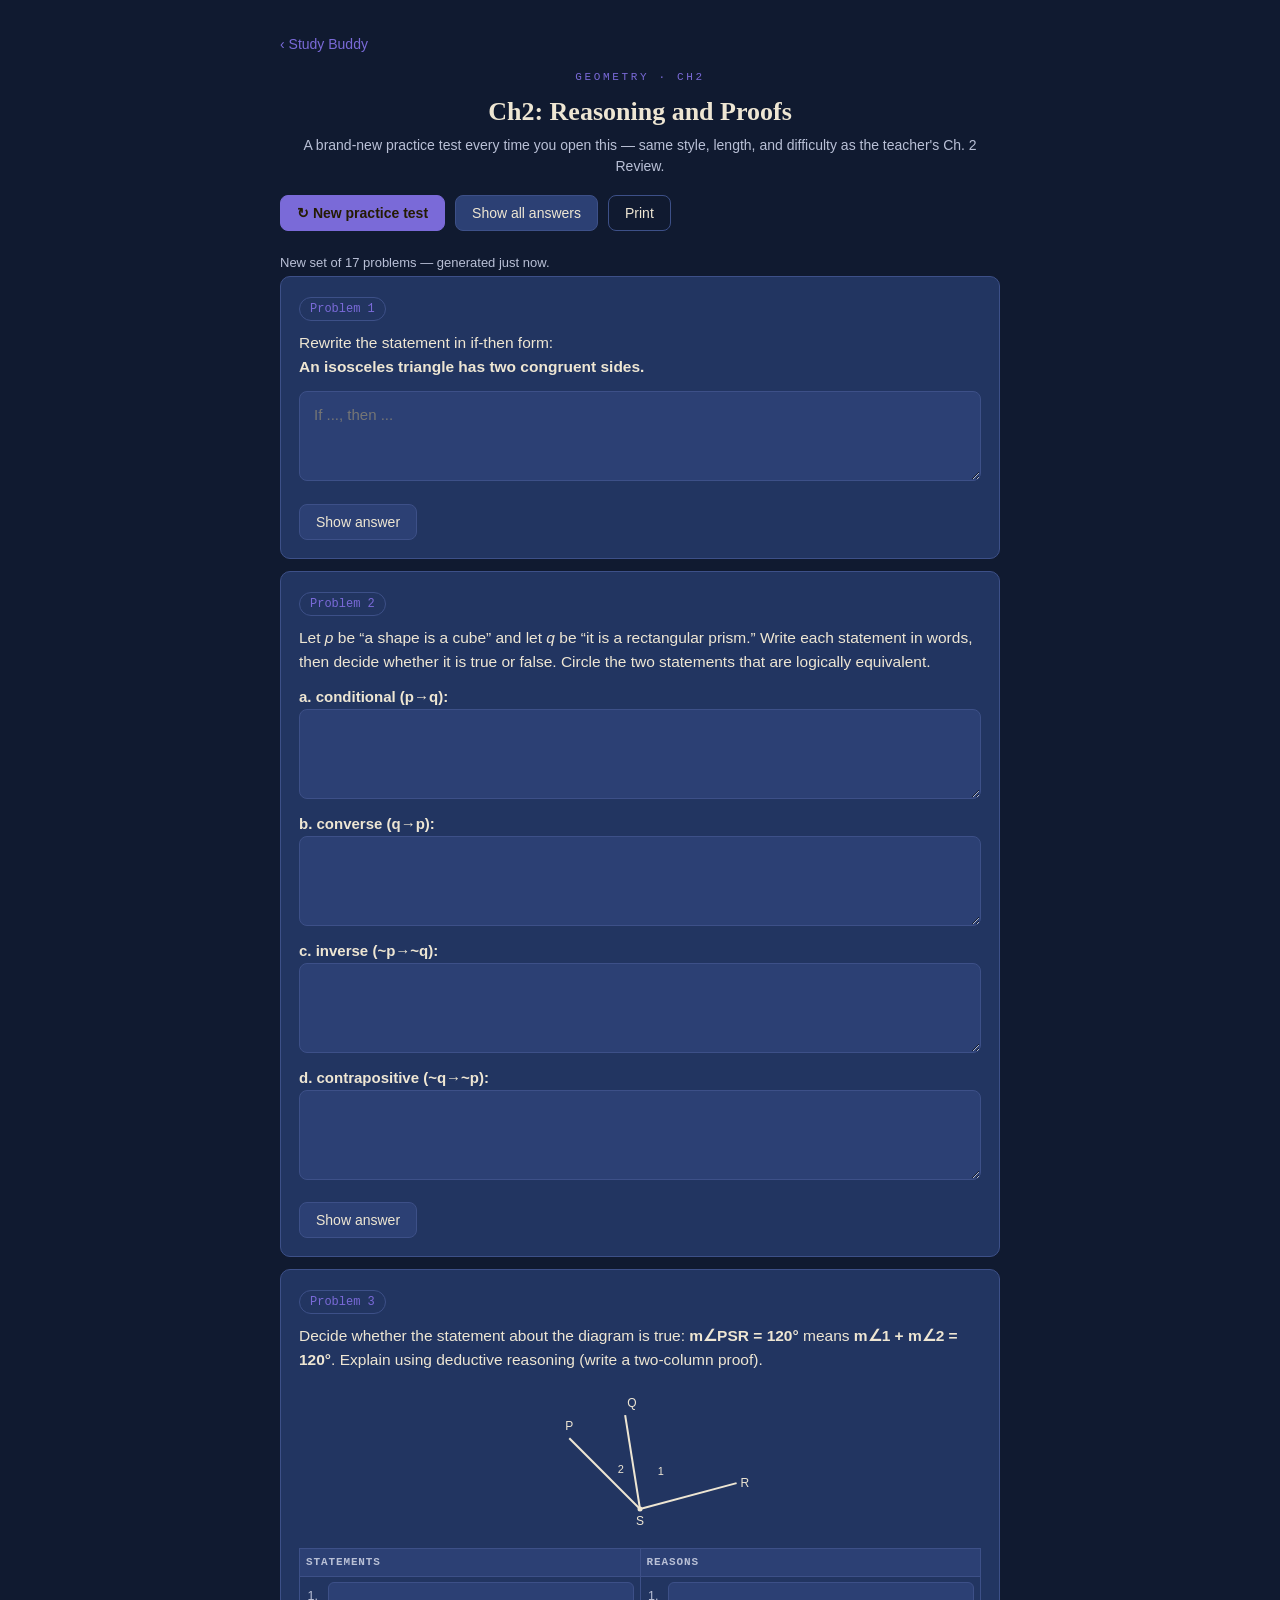
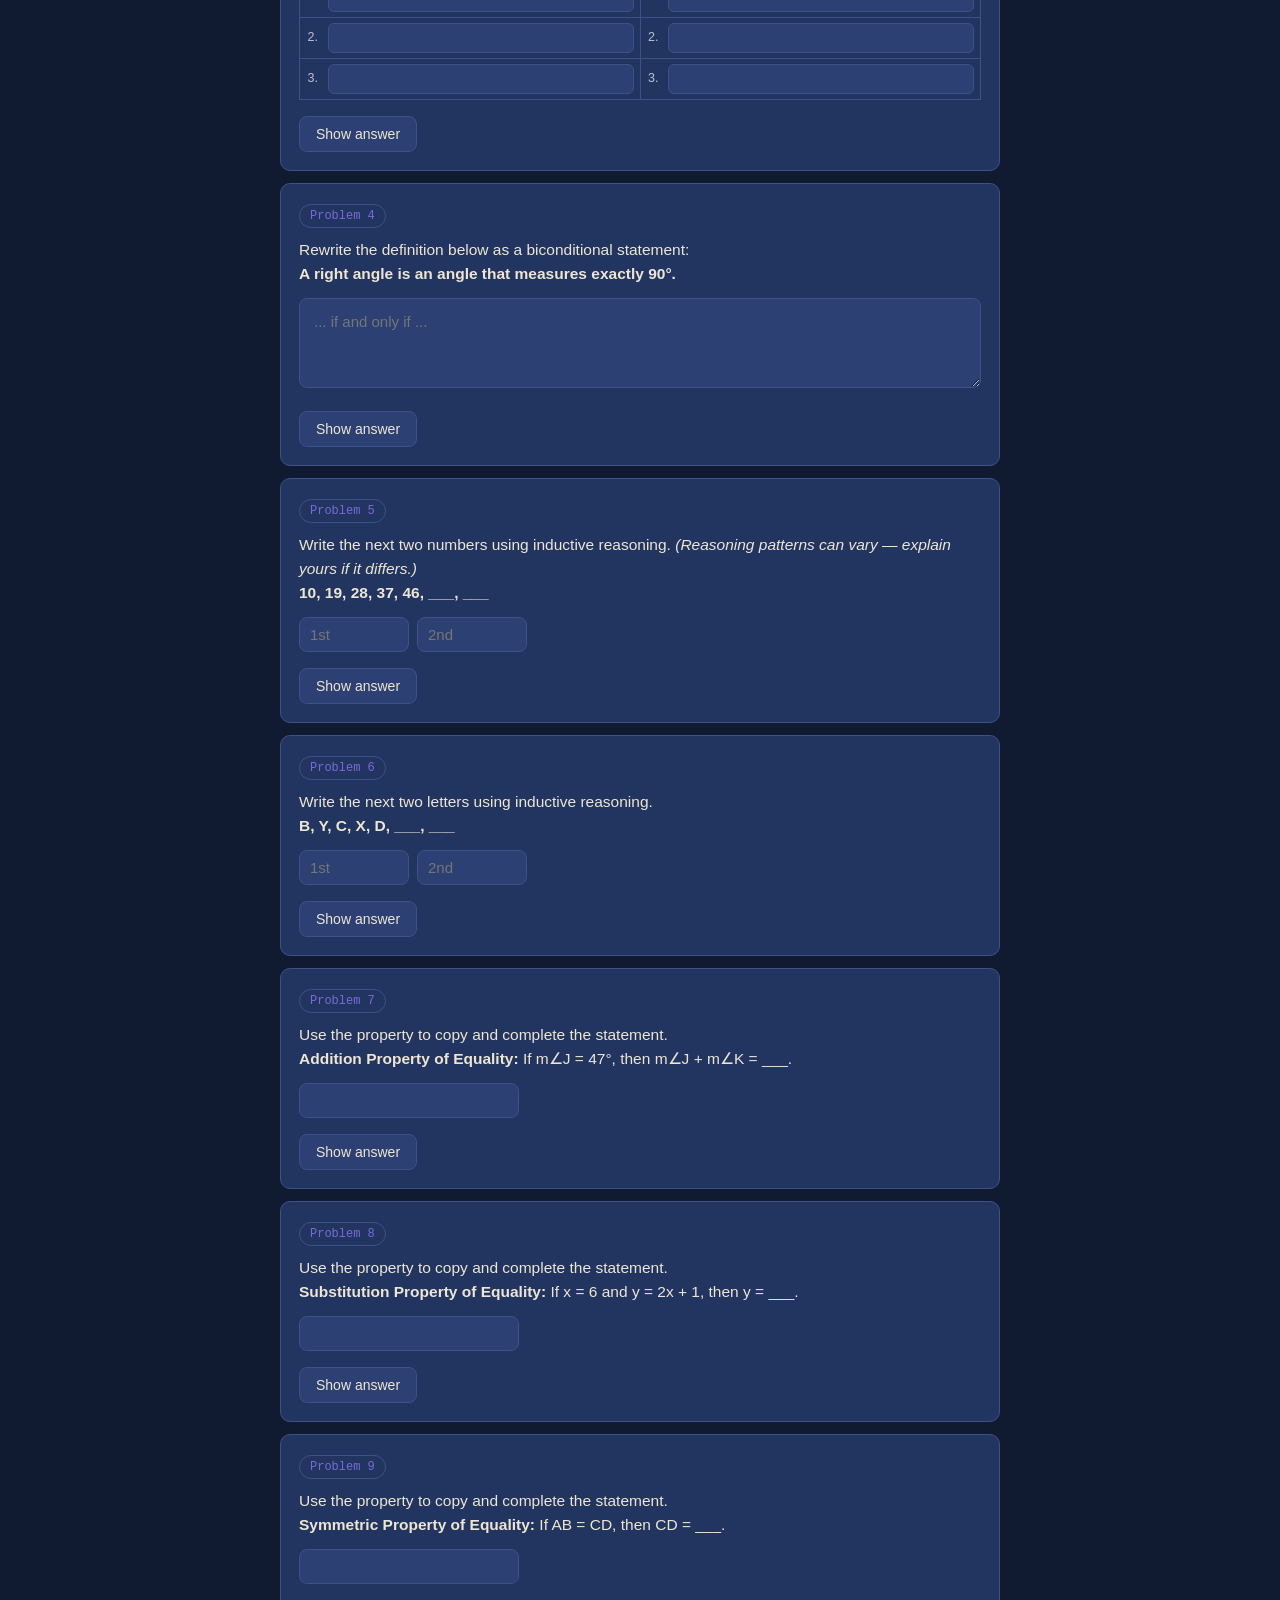
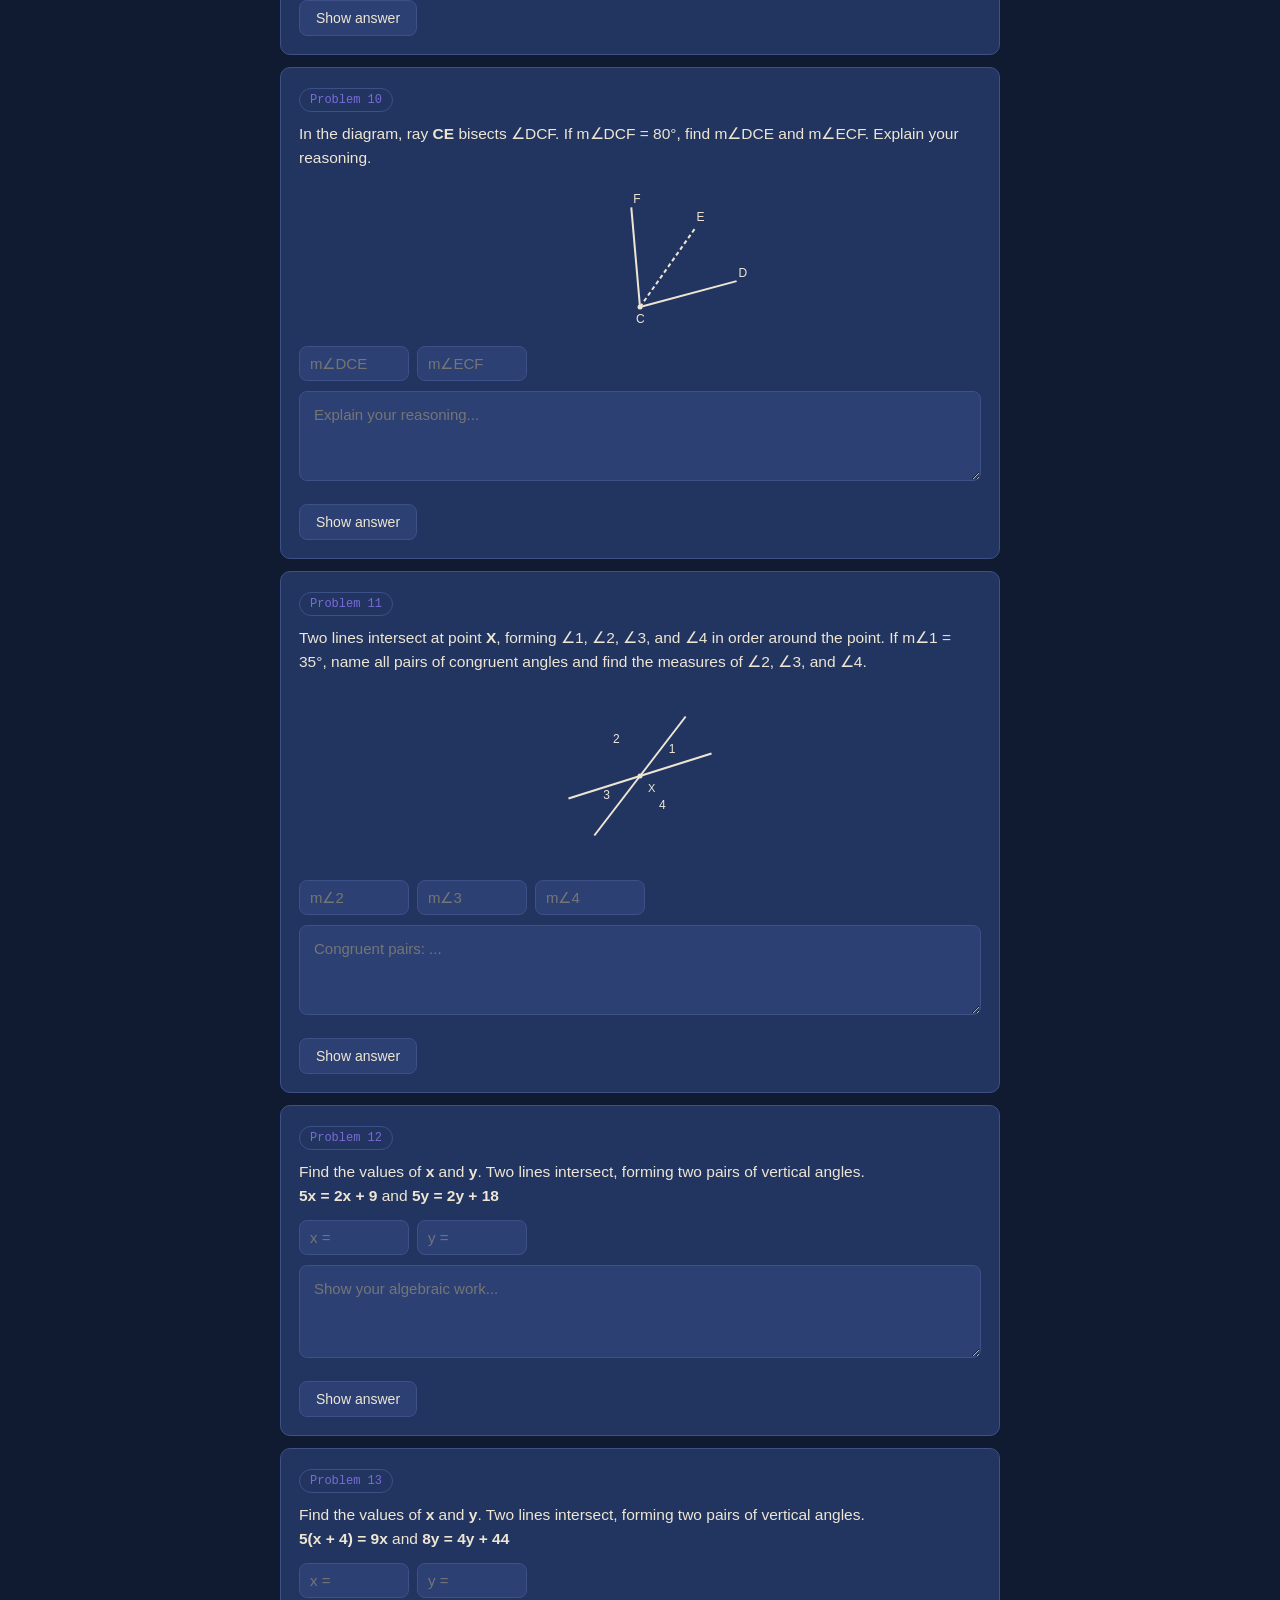
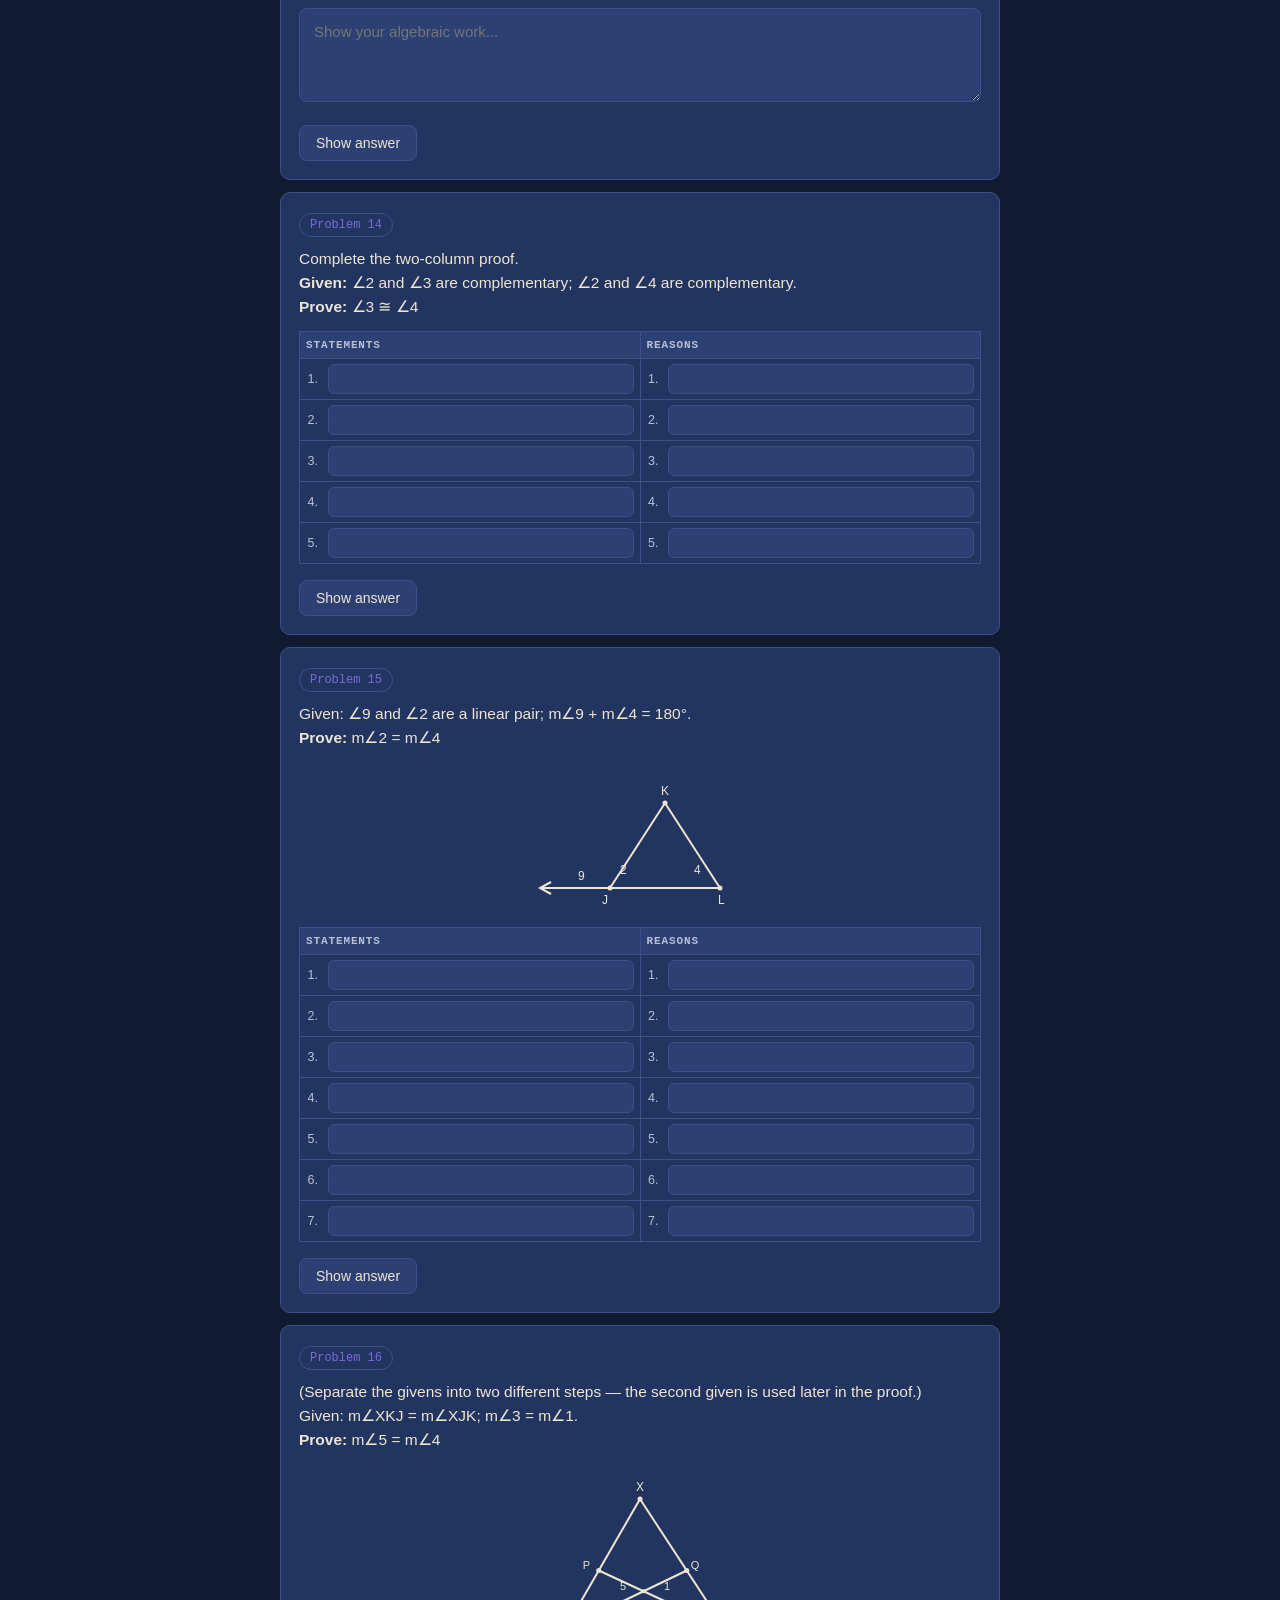
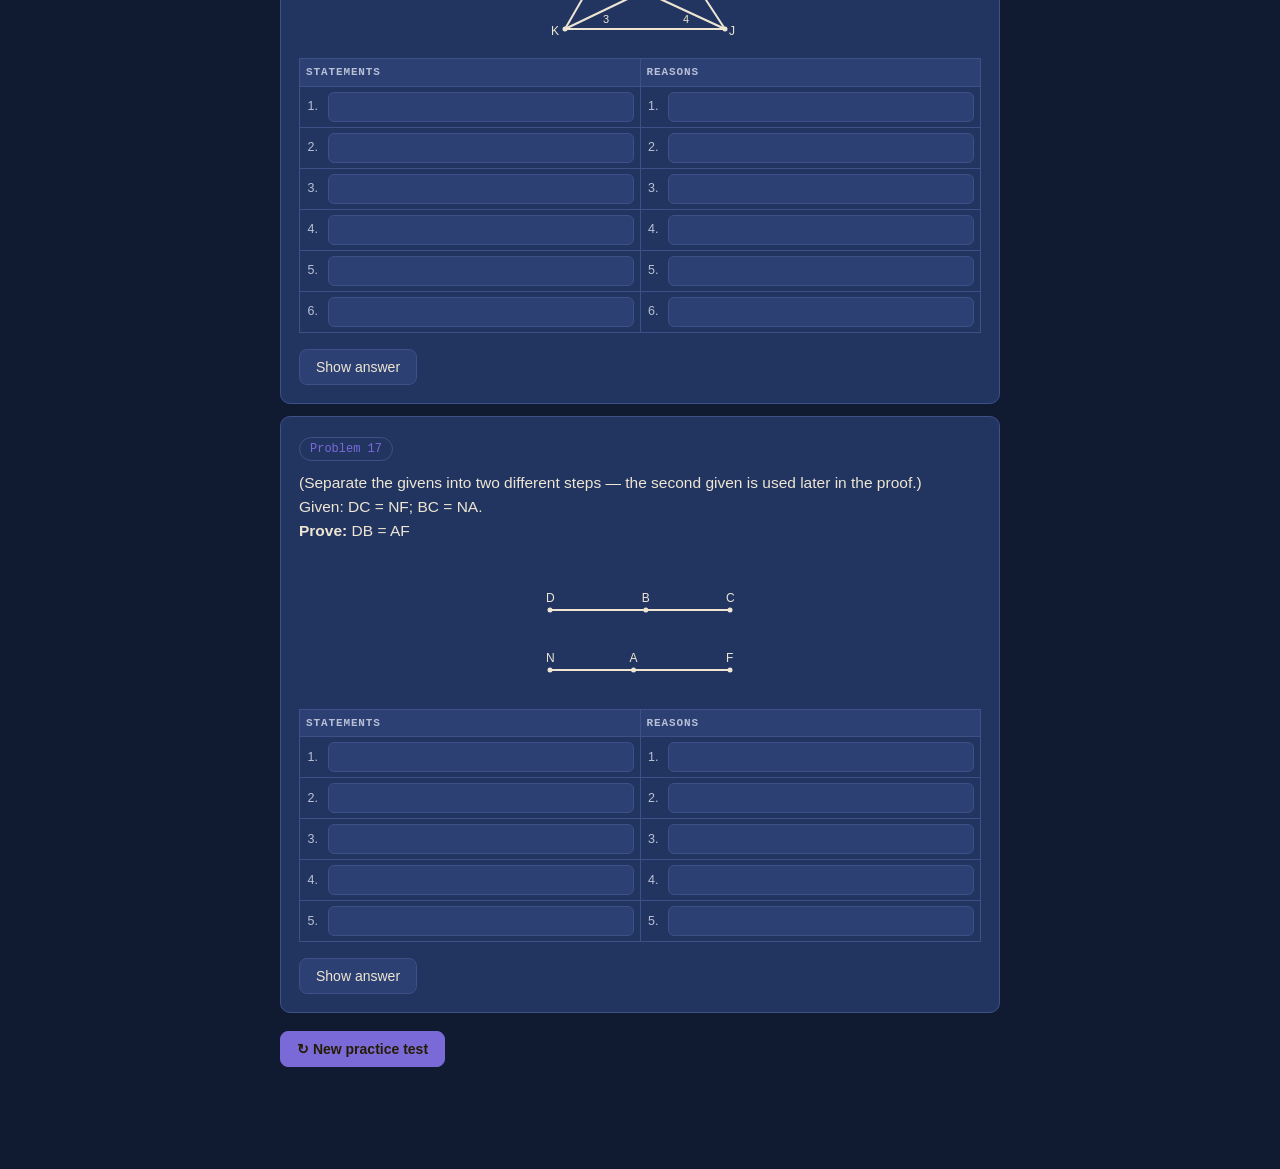
==== tools/geometry/ch2.html @ ef88f47f "Add files via upload" ====
<!DOCTYPE html>
<html lang="en">
<head>
<meta charset="utf-8">
<meta name="viewport" content="width=device-width, initial-scale=1">
<title>Ch2: Reasoning and Proofs — Study Tool</title>
<link rel="stylesheet" href="../../assets/study.css">
<style>
  /* Extra styles for this worksheet-style tool (on top of the shared study.css) */
  body{ --accent:#7a6ad8; }
  .toolbar{ display:flex; gap:10px; flex-wrap:wrap; margin:18px 0 22px; }
  .problem{ counter-increment:none; }
  .problem-num{ display:inline-block; font-family:var(--font-mono); font-size:12px; color:var(--accent); border:1px solid var(--rule); border-radius:999px; padding:2px 10px; margin-bottom:10px; }
  .problem-prompt{ font-size:15.5px; line-height:1.55; margin:0 0 12px; }
  .problem-prompt b{ color:var(--ink); }
  .fill-row{ display:flex; flex-wrap:wrap; gap:8px; align-items:center; margin:4px 0 10px; font-size:15px; }
  .fill-input{ font-family:var(--font-body); font-size:15px; padding:8px 10px; border-radius:8px; border:1px solid var(--rule); background:var(--panel-2); color:var(--ink); width:110px; }
  .fill-input.wide{ width:220px; }
  .fill-input:focus{ outline:none; border-color:var(--accent); }
  .diagram-wrap{ display:flex; justify-content:center; margin:6px 0 14px; }
  .diagram-wrap svg{ max-width:100%; height:auto; }
  .reveal-btn{ margin-top:2px; }
  .model-answer{ display:none; }
  .model-answer.show{ display:block; }
  .model-answer ol{ margin:6px 0 0; padding-left:20px; }
  .model-answer li{ margin-bottom:4px; }
  .proof-table{ width:100%; border-collapse:collapse; font-size:14px; margin-top:6px; }
  .proof-table th, .proof-table td{ border:1px solid var(--rule); padding:6px 8px; text-align:left; vertical-align:top; }
  .proof-table th{ background:var(--panel-2); font-family:var(--font-mono); font-size:11px; letter-spacing:0.08em; text-transform:uppercase; color:var(--ink-dim); }
  .blank-proof-table{ width:100%; border-collapse:collapse; font-size:14px; margin:6px 0 4px; }
  .blank-proof-table th, .blank-proof-table td{ border:1px solid var(--rule); padding:5px 6px; vertical-align:middle; }
  .blank-proof-table th{ background:var(--panel-2); font-family:var(--font-mono); font-size:11px; letter-spacing:0.08em; text-transform:uppercase; color:var(--ink-dim); text-align:left; }
  .blank-proof-table td.rownum{ width:22px; text-align:center; color:var(--ink-dim); font-size:12.5px; border-right:none; padding-right:2px; }
  .blank-proof-table td.statement{ border-left:none; }
  .blank-proof-table input{ width:100%; font-family:var(--font-body); font-size:14px; padding:6px 8px; border-radius:6px; border:1px solid var(--rule); background:var(--panel-2); color:var(--ink); }
  .blank-proof-table input:focus{ outline:none; border-color:var(--accent); }
  .test-meta{ font-size:13px; color:var(--ink-dim); margin:0 0 4px; }
  @media print{
    .toolbar, .back-link, .reveal-btn{ display:none !important; }
    .model-answer{ display:block !important; }
    body{ background:#fff; color:#000; }
    .card{ border-color:#999; background:#fff; page-break-inside:avoid; }
  }
</style>
</head>
<body>
<main class="page">
  <a class="back-link" href="../../index.html">&lsaquo; Study Buddy</a>
  <div class="masthead">
    <p class="eyebrow">Geometry &middot; Ch2</p>
    <h1>Ch2: Reasoning and Proofs</h1>
    <p class="sub">A brand-new practice test every time you open this &mdash; same style, length, and difficulty as the teacher's Ch. 2 Review.</p>
  </div>

  <div class="toolbar">
    <button class="btn btn-primary" id="newTestBtn">&#8635; New practice test</button>
    <button class="btn" id="toggleAllBtn">Show all answers</button>
    <button class="btn btn-ghost" id="printBtn">Print</button>
  </div>
  <p class="test-meta" id="testMeta"></p>

  <div id="test"></div>

  <div class="toolbar">
    <button class="btn btn-primary" id="newTestBtn2">&#8635; New practice test</button>
  </div>
</main>

<script>
/* =============================================================================
   Ch2 Practice Test Generator — Reasoning and Proofs
   Every open (and every "New practice test" click) builds a fresh, randomized
   set of problems that mirror the shape of the teacher's Ch. 2 Review sheet:
   conditional statements, converse/inverse/contrapositive + truth values,
   two-column proofs, biconditionals, inductive reasoning, algebraic
   properties of equality, and angle relationships (bisectors, vertical
   angles, solving for x/y).

   This tool doesn't use the shared card-based StudyEngine (assets/study-engine.js)
   because the content here isn't flashcard-shaped — it's a generated worksheet
   with diagrams, proofs, and free-response items. Each problem instead gets a
   "Show answer" reveal (a model solution), same self-check spirit as the
   worksheet + answer key.
   ============================================================================= */

function randInt(min, max){ return Math.floor(Math.random() * (max - min + 1)) + min; }
function pick(arr){ return arr[randInt(0, arr.length - 1)]; }
function shuffle(arr){
  const a = arr.slice();
  for (let i = a.length - 1; i > 0; i--){
    const j = randInt(0, i);
    [a[i], a[j]] = [a[j], a[i]];
  }
  return a;
}
function esc(s){
  return String(s).replace(/&/g,'&amp;').replace(/</g,'&lt;').replace(/>/g,'&gt;');
}

/* ---------------------------------------------------------------------------
   1. Conditional statement rewrite (if-then form)
   --------------------------------------------------------------------------- */
const CONDITIONAL_FACTS = [
  { fact: "Congruent angles have equal angle measures.", ifThen: "If two angles are congruent, then they have equal angle measures." },
  { fact: "Congruent segments have equal lengths.", ifThen: "If two segments are congruent, then they have equal lengths." },
  { fact: "Perpendicular lines intersect to form right angles.", ifThen: "If two lines are perpendicular, then they intersect to form right angles." },
  { fact: "Vertical angles are congruent.", ifThen: "If two angles are vertical angles, then they are congruent." },
  { fact: "A right angle measures 90°.", ifThen: "If an angle is a right angle, then it measures 90°." },
  { fact: "An isosceles triangle has two congruent sides.", ifThen: "If a triangle is isosceles, then it has two congruent sides." },
  { fact: "Supplementary angles have measures that sum to 180°.", ifThen: "If two angles are supplementary, then their measures sum to 180°." },
  { fact: "A square has four congruent sides.", ifThen: "If a quadrilateral is a square, then it has four congruent sides." },
  { fact: "Complementary angles have measures that sum to 90°.", ifThen: "If two angles are complementary, then their measures sum to 90°." },
  { fact: "An equilateral triangle has three congruent angles.", ifThen: "If a triangle is equilateral, then it has three congruent angles." }
];

function genProblemConditionalRewrite(n){
  const item = pick(CONDITIONAL_FACTS);
  return {
    number: n,
    prompt: `Rewrite the statement in if-then form:<br><b>${esc(item.fact)}</b>`,
    inputsHtml: `<textarea class="write-area" rows="2" placeholder="If ..., then ..."></textarea>`,
    modelHtml: `<p>${esc(item.ifThen)}</p>`
  };
}

/* ---------------------------------------------------------------------------
   2. Conditional / converse / inverse / contrapositive + truth values +
      logical equivalence
   --------------------------------------------------------------------------- */
const PQ_PAIRS = [
  { p: "it is a poodle", notP: "it is not a poodle", q: "it is a dog", notQ: "it is not a dog" },
  { p: "a shape is a square", notP: "a shape is not a square", q: "it is a rectangle", notQ: "it is not a rectangle" },
  { p: "an animal is a cat", notP: "an animal is not a cat", q: "it is a mammal", notQ: "it is not a mammal" },
  { p: "a number is divisible by 4", notP: "a number is not divisible by 4", q: "it is divisible by 2", notQ: "it is not divisible by 2" },
  { p: "a triangle is equilateral", notP: "a triangle is not equilateral", q: "it is isosceles", notQ: "it is not isosceles" },
  { p: "a bird is a robin", notP: "a bird is not a robin", q: "it is a bird", notQ: "it is not a bird" },
  { p: "a shape is a cube", notP: "a shape is not a cube", q: "it is a rectangular prism", notQ: "it is not a rectangular prism" }
];

function genProblemConditionalFamily(n){
  const pr = pick(PQ_PAIRS);
  const cond = `If ${pr.p}, then ${pr.q}.`;
  const conv = `If ${pr.q}, then ${pr.p}.`;
  const inv  = `If ${pr.notP}, then ${pr.notQ}.`;
  const contra = `If ${pr.notQ}, then ${pr.notP}.`;
  return {
    number: n,
    prompt: `Let <i>p</i> be &ldquo;${esc(pr.p)}&rdquo; and let <i>q</i> be &ldquo;${esc(pr.q)}.&rdquo; Write each statement in words, then decide whether it is true or false. Circle the two statements that are logically equivalent.`,
    inputsHtml: `
      <div class="fill-row" style="display:block;">
        <div style="margin-bottom:8px;"><b>a. conditional (p&rarr;q):</b> <textarea class="write-area" rows="1"></textarea></div>
        <div style="margin-bottom:8px;"><b>b. converse (q&rarr;p):</b> <textarea class="write-area" rows="1"></textarea></div>
        <div style="margin-bottom:8px;"><b>c. inverse (~p&rarr;~q):</b> <textarea class="write-area" rows="1"></textarea></div>
        <div style="margin-bottom:8px;"><b>d. contrapositive (~q&rarr;~p):</b> <textarea class="write-area" rows="1"></textarea></div>
      </div>`,
    modelHtml: `
      <ol type="a">
        <li>${esc(cond)} <b>(True)</b></li>
        <li>${esc(conv)} <b>(False)</b></li>
        <li>${esc(inv)} <b>(False)</b></li>
        <li>${esc(contra)} <b>(True)</b></li>
      </ol>
      <p><b>a</b> and <b>d</b> (the conditional and the contrapositive) are logically equivalent &mdash; a conditional and its contrapositive always share the same truth value.</p>`
  };
}

/* ---------------------------------------------------------------------------
   Shared helper: a blank fill-in Statements/Reasons table. She starts from a
   clean sheet — the prompt only ever states Given/Prove, never a partial
   answer — and can check her completed proof against the model answer via
   the Show answer button (added by render(), same as every other problem).
   --------------------------------------------------------------------------- */
function blankProofTable(rows){
  let rowsHtml = '';
  for (let i = 1; i <= rows; i++){
    rowsHtml += `<tr>
      <td class="rownum">${i}.</td>
      <td class="statement"><input type="text" aria-label="Statement ${i}"></td>
      <td class="rownum">${i}.</td>
      <td class="statement"><input type="text" aria-label="Reason ${i}"></td>
    </tr>`;
  }
  return `<table class="blank-proof-table">
    <tr><th colspan="2">Statements</th><th colspan="2">Reasons</th></tr>
    ${rowsHtml}
  </table>`;
}

/* ---------------------------------------------------------------------------
   3. Two-column proof — angle addition + substitution
   --------------------------------------------------------------------------- */
function genProblemAngleAdditionProof(n){
  const total = pick([90, 120, 135, 150, 180]);
  return {
    number: n,
    prompt: `Decide whether the statement about the diagram is true: <b>m&ang;PSR = ${total}&deg;</b> means <b>m&ang;1 + m&ang;2 = ${total}&deg;</b>. Explain using deductive reasoning (write a two-column proof).`,
    inputsHtml: diagramTwoRayAngle(total) + blankProofTable(3),
    modelHtml: `
      <table class="proof-table">
        <tr><th>Statements</th><th>Reasons</th></tr>
        <tr><td>1. m&ang;PSR = ${total}&deg;</td><td>1. Given</td></tr>
        <tr><td>2. m&ang;1 + m&ang;2 = m&ang;PSR</td><td>2. Angle Addition Postulate</td></tr>
        <tr><td>3. m&ang;1 + m&ang;2 = ${total}&deg;</td><td>3. Substitution</td></tr>
      </table>`
  };
}

function diagramTwoRayAngle(total){
  // Standard math convention: angle measured counter-clockwise from the
  // positive x-axis; screen y is flipped since SVG y grows downward.
  // Vertex sits low-center; the baseline ray (R) points right-ish and the
  // fan sweeps counter-clockwise (upward) by `total` degrees, always
  // staying within the visible box regardless of how big `total` is.
  const ox = 130, oy = 125, r = 100;
  const baseDeg = 15; // R's screen angle
  const midDeg = randInt(30, total - 30);
  function pt(sweepDeg, radius){
    const rad = (baseDeg + sweepDeg) * Math.PI / 180;
    return [ox + radius * Math.cos(rad), oy - radius * Math.sin(rad)];
  }
  const [rx, ry] = pt(0, 100);
  const [qx, qy] = pt(midDeg, 95);
  const [px, py] = pt(total, 100);
  const [l1x, l1y] = pt(midDeg/2, 40);
  const [l2x, l2y] = pt(midDeg + (total-midDeg)/2, 40);
  return `<div class="diagram-wrap"><svg viewBox="0 0 260 150" width="260" height="150">
    <line x1="${ox}" y1="${oy}" x2="${rx}" y2="${ry}" stroke="currentColor" stroke-width="2"/>
    <line x1="${ox}" y1="${oy}" x2="${qx}" y2="${qy}" stroke="currentColor" stroke-width="2"/>
    <line x1="${ox}" y1="${oy}" x2="${px}" y2="${py}" stroke="currentColor" stroke-width="2"/>
    <circle cx="${ox}" cy="${oy}" r="2.5" fill="currentColor"/>
    <text x="${rx+4}" y="${ry+4}" font-size="12" fill="currentColor">R</text>
    <text x="${qx+2}" y="${qy-8}" font-size="12" fill="currentColor">Q</text>
    <text x="${px-4}" y="${py-8}" font-size="12" fill="currentColor">P</text>
    <text x="${ox-4}" y="${oy+16}" font-size="12" fill="currentColor">S</text>
    <text x="${l1x-4}" y="${l1y}" font-size="11" fill="currentColor">1</text>
    <text x="${l2x-4}" y="${l2y}" font-size="11" fill="currentColor">2</text>
  </svg></div>`;
}

/* ---------------------------------------------------------------------------
   4. Biconditional statement from a definition
   --------------------------------------------------------------------------- */
const DEFINITIONS = [
  { term: "an obtuse angle", def: "an angle with a measure greater than 90° and less than 180°", bicond: "An angle is obtuse if and only if its measure is greater than 90° and less than 180°." },
  { term: "an acute angle", def: "an angle with a measure greater than 0° and less than 90°", bicond: "An angle is acute if and only if its measure is greater than 0° and less than 90°." },
  { term: "a right angle", def: "an angle that measures exactly 90°", bicond: "An angle is a right angle if and only if it measures exactly 90°." },
  { term: "complementary angles", def: "two angles whose measures sum to 90°", bicond: "Two angles are complementary if and only if their measures sum to 90°." },
  { term: "supplementary angles", def: "two angles whose measures sum to 180°", bicond: "Two angles are supplementary if and only if their measures sum to 180°." },
  { term: "perpendicular lines", def: "two lines that intersect to form a right angle", bicond: "Two lines are perpendicular if and only if they intersect to form a right angle." },
  { term: "congruent segments", def: "two segments that have the same length", bicond: "Two segments are congruent if and only if they have the same length." }
];

function genProblemBiconditional(n){
  const item = pick(DEFINITIONS);
  return {
    number: n,
    prompt: `Rewrite the definition below as a biconditional statement:<br><b>${esc(item.term[0].toUpperCase() + item.term.slice(1))} ${item.term.startsWith('an') || item.term.startsWith('a ') ? 'is' : 'are'} ${esc(item.def)}.</b>`,
    inputsHtml: `<textarea class="write-area" rows="2" placeholder="... if and only if ..."></textarea>`,
    modelHtml: `<p>${esc(item.bicond)}</p>`
  };
}

/* ---------------------------------------------------------------------------
   5. Inductive reasoning — number pattern
   --------------------------------------------------------------------------- */
function genProblemNumberPattern(n){
  const style = pick(['double-plus', 'arith']);
  let shown, next, rule;
  if (style === 'double-plus'){
    const a0 = randInt(1, 4), mult = pick([2, 3]), add = pick([0, 1, 2]);
    const terms = [a0];
    for (let i = 0; i < 6; i++) terms.push(terms[terms.length - 1] * mult + add);
    shown = terms.slice(0, 5); next = terms.slice(5, 7);
    rule = `Each number is ${mult}&times; the previous number${add ? ' plus ' + add : ''}.`;
  } else {
    const a0 = randInt(1, 10), d = randInt(2, 9);
    const terms = [];
    for (let i = 0; i < 7; i++) terms.push(a0 + d * i);
    shown = terms.slice(0, 5); next = terms.slice(5, 7);
    rule = `Add ${d} each time.`;
  }
  return {
    number: n,
    prompt: `Write the next two numbers using inductive reasoning. <i>(Reasoning patterns can vary — explain yours if it differs.)</i><br><b>${shown.join(', ')}, ___, ___</b>`,
    inputsHtml: `<div class="fill-row"><input class="fill-input" placeholder="1st"><input class="fill-input" placeholder="2nd"></div>`,
    modelHtml: `<p><b>${next[0]}, ${next[1]}</b> &mdash; ${rule}</p>`
  };
}

/* ---------------------------------------------------------------------------
   6. Inductive reasoning — letter pattern
   --------------------------------------------------------------------------- */
function genProblemLetterPattern(n){
  const offset = randInt(0, 3);
  const seq = [];
  let f = offset, b = 25 - offset;
  for (let i = 0; i < 4; i++){
    seq.push(String.fromCharCode(65 + f));
    seq.push(String.fromCharCode(65 + b));
    f += 1; b -= 1;
  }
  const shown = seq.slice(0, 5), next = seq.slice(5, 7);
  return {
    number: n,
    prompt: `Write the next two letters using inductive reasoning.<br><b>${shown.join(', ')}, ___, ___</b>`,
    inputsHtml: `<div class="fill-row"><input class="fill-input" placeholder="1st"><input class="fill-input" placeholder="2nd"></div>`,
    modelHtml: `<p><b>${next[0]}, ${next[1]}</b> &mdash; alternating letters counting in from the start and end of the alphabet.</p>`
  };
}

/* ---------------------------------------------------------------------------
   7-9. Properties of equality — copy and complete
   --------------------------------------------------------------------------- */
function genProperty(kind){
  if (kind === 'addition'){
    const a = randInt(20, 80);
    return { name: 'Addition Property of Equality', prompt: `If m&ang;J = ${a}&deg;, then m&ang;J + m&ang;K = ___.`, answer: `${a} + m&ang;K` };
  }
  if (kind === 'reflexive'){
    const n = pick(['GH','PQ','ST','MN','AB','CD']);
    return { name: 'Reflexive Property of Equality', prompt: `${n} = ___.`, answer: n };
  }
  if (kind === 'distributive'){
    const a = randInt(2,9), b = randInt(2,12);
    return { name: 'Distributive Property', prompt: `If ${a}(x + ${b}) = 30, then ___ + ___ = 30.`, answer: `${a}x + ${a*b}` };
  }
  if (kind === 'symmetric'){
    const pairs = [['AB','CD'], ['PQ','RS'], ['XY','ZW']];
    const [l, r] = pick(pairs);
    return { name: 'Symmetric Property of Equality', prompt: `If ${l} = ${r}, then ${r} = ___.`, answer: l };
  }
  if (kind === 'transitive'){
    const trip = pick([['AB','CD','EF'], ['PQ','RS','TU'], ['GH','JK','LM']]);
    return { name: 'Transitive Property of Equality', prompt: `If ${trip[0]} = ${trip[1]} and ${trip[1]} = ${trip[2]}, then ${trip[0]} = ___.`, answer: trip[2] };
  }
  if (kind === 'substitution'){
    const a = randInt(2,9);
    return { name: 'Substitution Property of Equality', prompt: `If x = ${a} and y = 2x + 1, then y = ___.`, answer: `${2*a+1}` };
  }
}

function genProblemProperty(n, kind){
  const p = genProperty(kind);
  return {
    number: n,
    prompt: `Use the property to copy and complete the statement.<br><b>${p.name}:</b> ${p.prompt}`,
    inputsHtml: `<div class="fill-row"><input class="fill-input wide"></div>`,
    modelHtml: `<p><b>${p.answer}</b></p>`
  };
}

/* ---------------------------------------------------------------------------
   10. Angle bisector
   --------------------------------------------------------------------------- */
function genProblemBisector(n){
  const total = randInt(6, 18) * 10; // multiple of 10, keeps the half clean-ish
  const half = total / 2;
  return {
    number: n,
    prompt: `In the diagram, ray <b>CE</b> bisects &ang;DCF. If m&ang;DCF = ${total}&deg;, find m&ang;DCE and m&ang;ECF. Explain your reasoning.`,
    inputsHtml: diagramBisector(total) + `<div class="fill-row"><input class="fill-input" placeholder="m∠DCE"><input class="fill-input" placeholder="m∠ECF"></div><textarea class="write-area" rows="2" placeholder="Explain your reasoning..."></textarea>`,
    modelHtml: `<p>m&ang;DCE = m&ang;ECF = <b>${half}&deg;</b> &mdash; a bisector splits an angle into two congruent halves, so each half is ${total}&deg; &divide; 2 = ${half}&deg;.</p>`
  };
}

function diagramBisector(total){
  const ox = 130, oy = 125, r = 100;
  const baseDeg = 15; // D's screen angle; fan sweeps counter-clockwise by `total`
  function pt(sweepDeg, radius){
    const rad = (baseDeg + sweepDeg) * Math.PI / 180;
    return [ox + radius * Math.cos(rad), oy - radius * Math.sin(rad)];
  }
  const [dx, dy] = pt(0, 100);
  const [ex, ey] = pt(total/2, 95);
  const [fx, fy] = pt(total, 100);
  return `<div class="diagram-wrap"><svg viewBox="0 0 260 150" width="260" height="150">
    <line x1="${ox}" y1="${oy}" x2="${dx}" y2="${dy}" stroke="currentColor" stroke-width="2"/>
    <line x1="${ox}" y1="${oy}" x2="${ex}" y2="${ey}" stroke="currentColor" stroke-width="2" stroke-dasharray="4 3"/>
    <line x1="${ox}" y1="${oy}" x2="${fx}" y2="${fy}" stroke="currentColor" stroke-width="2"/>
    <circle cx="${ox}" cy="${oy}" r="2.5" fill="currentColor"/>
    <text x="${dx+2}" y="${dy-4}" font-size="12" fill="currentColor">D</text>
    <text x="${ex+2}" y="${ey-8}" font-size="12" fill="currentColor">E</text>
    <text x="${fx+2}" y="${fy-4}" font-size="12" fill="currentColor">F</text>
    <text x="${ox-4}" y="${oy+16}" font-size="12" fill="currentColor">C</text>
  </svg></div>`;
}

/* ---------------------------------------------------------------------------
   11. Intersecting lines — congruent angles + measures
   --------------------------------------------------------------------------- */
function genProblemVerticalAngles(n){
  const a1 = randInt(2, 17) * 5; // multiple of 5, under 180
  const a2 = 180 - a1;
  return {
    number: n,
    prompt: `Two lines intersect at point <b>X</b>, forming &ang;1, &ang;2, &ang;3, and &ang;4 in order around the point. If m&ang;1 = ${a1}&deg;, name all pairs of congruent angles and find the measures of &ang;2, &ang;3, and &ang;4.`,
    inputsHtml: diagramXIntersection(a1) + `<div class="fill-row"><input class="fill-input" placeholder="m∠2"><input class="fill-input" placeholder="m∠3"><input class="fill-input" placeholder="m∠4"></div><textarea class="write-area" rows="2" placeholder="Congruent pairs: ..."></textarea>`,
    modelHtml: `<p>&ang;1 &cong; &ang;3 and &ang;2 &cong; &ang;4 (vertical angles). m&ang;2 = m&ang;4 = <b>${a2}&deg;</b> (linear pair with &ang;1, so they sum to 180&deg;). m&ang;3 = <b>${a1}&deg;</b> (vertical angle with &ang;1).</p>`
  };
}

function diagramXIntersection(a1){
  const cx = 130, cy = 90, r = 75;
  const angles = [ (90 - a1/2), (90 - a1/2 - 180) ]; // one line's two directions
  // Build two lines: line A at angle (a1/2 above horizontal on both sides), line B perpendicular-ish crossing
  const halfDeg = a1 / 2;
  function pt(deg, radius){
    const rad = deg * Math.PI / 180;
    return [cx + radius * Math.cos(rad), cy - radius * Math.sin(rad)];
  }
  const [x1,y1] = pt(halfDeg, r);
  const [x2,y2] = pt(halfDeg + 180, r);
  const [x3,y3] = pt(halfDeg + a1, r);
  const [x4,y4] = pt(halfDeg + a1 + 180, r);
  // label positions (mid-angle, smaller radius)
  const lab1 = pt(halfDeg + a1/2, 40);
  const lab2 = pt(halfDeg + a1 + (180-a1)/2, 40);
  const lab3 = pt(halfDeg + 180 + a1/2, 40);
  const lab4 = pt(halfDeg + a1 + 180 + (180-a1)/2, 40);
  return `<div class="diagram-wrap"><svg viewBox="0 0 260 180" width="260" height="180">
    <line x1="${x1}" y1="${y1}" x2="${x2}" y2="${y2}" stroke="currentColor" stroke-width="2"/>
    <line x1="${x3}" y1="${y3}" x2="${x4}" y2="${y4}" stroke="currentColor" stroke-width="2"/>
    <circle cx="${cx}" cy="${cy}" r="2.5" fill="currentColor"/>
    <text x="${lab1[0]-4}" y="${lab1[1]}" font-size="12" fill="currentColor">1</text>
    <text x="${lab2[0]-4}" y="${lab2[1]}" font-size="12" fill="currentColor">2</text>
    <text x="${lab3[0]-4}" y="${lab3[1]}" font-size="12" fill="currentColor">3</text>
    <text x="${lab4[0]-4}" y="${lab4[1]}" font-size="12" fill="currentColor">4</text>
    <text x="${cx+8}" y="${cy+16}" font-size="11" fill="currentColor">X</text>
  </svg></div>`;
}

/* ---------------------------------------------------------------------------
   12-13. Solve for x and y (vertical-angle equations), reverse-engineered
   so the numbers always work out clean.
   --------------------------------------------------------------------------- */
function genLinearVsLinear(varName){
  const target = randInt(3, 20);
  let a = randInt(2, 9), c = randInt(2, 9);
  while (c === a) c = randInt(2, 9);
  let d = (a - c) * target;
  let tries = 0;
  while (d === 0 && tries < 10){ c = randInt(2, 9); if (c !== a) d = (a - c) * target; tries++; }
  const dStr = d > 0 ? ` + ${d}` : d < 0 ? ` - ${Math.abs(d)}` : '';
  return { left: `${a}${varName}`, right: `${c}${varName}${dStr}`, target,
           steps: [`${a}${varName} = ${c}${varName}${dStr}`, `${a-c}${varName} = ${d}`, `${varName} = ${target}`] };
}
function genDistributiveVsLinear(varName){
  const target = randInt(2, 15);
  const k = randInt(2, 6), p = randInt(1, 9);
  let m = randInt(2, 9);
  while (m === k) m = randInt(2, 9);
  const n = k * (target + p) - m * target;
  const nStr = n > 0 ? ` + ${n}` : n < 0 ? ` - ${Math.abs(n)}` : '';
  return { left: `${k}(${varName} + ${p})`, right: `${m}${varName}${nStr}`, target,
           steps: [`${k}${varName} + ${k*p} = ${m}${varName}${nStr}`, `${k-m}${varName} = ${n - k*p}`, `${varName} = ${target}`] };
}

function genProblemSolveXY(n, style){
  const xEq = style === 'distributive' ? genDistributiveVsLinear('x') : genLinearVsLinear('x');
  const yEq = genLinearVsLinear('y');
  return {
    number: n,
    prompt: `Find the values of <b>x</b> and <b>y</b>. Two lines intersect, forming two pairs of vertical angles.<br><b>${xEq.left} = ${xEq.right}</b> and <b>${yEq.left} = ${yEq.right}</b>`,
    inputsHtml: `<div class="fill-row"><input class="fill-input" placeholder="x ="><input class="fill-input" placeholder="y ="></div><textarea class="write-area" rows="3" placeholder="Show your algebraic work..."></textarea>`,
    modelHtml: `
      <p><b>x = ${xEq.target}</b><br>${xEq.steps.join('<br>')}</p>
      <p style="margin-top:8px;"><b>y = ${yEq.target}</b><br>${yEq.steps.join('<br>')}</p>`
  };
}

/* ---------------------------------------------------------------------------
   14. Two-column proof — a named theorem (Congruent Supplements / Complements
   / Vertical Angles), with randomized angle labels each time.
   --------------------------------------------------------------------------- */
function genProblemNamedTheoremProof(n){
  const labels = shuffle([1,2,3,4,5,6]).slice(0,3);
  const [a, b, c] = labels;
  const kind = pick(['supplements', 'complements']);
  const word = kind === 'supplements' ? 'supplementary' : 'complementary';
  const sum = kind === 'supplements' ? 180 : 90;
  return {
    number: n,
    prompt: `Complete the two-column proof.<br><b>Given:</b> &ang;${a} and &ang;${b} are ${word}; &ang;${a} and &ang;${c} are ${word}.<br><b>Prove:</b> &ang;${b} &cong; &ang;${c}`,
    inputsHtml: blankProofTable(5),
    modelHtml: `
      <table class="proof-table">
        <tr><th>Statements</th><th>Reasons</th></tr>
        <tr><td>1. &ang;${a} and &ang;${b} are ${word}. &ang;${a} and &ang;${c} are ${word}.</td><td>1. Given</td></tr>
        <tr><td>2. m&ang;${a} + m&ang;${b} = ${sum}&deg;, m&ang;${a} + m&ang;${c} = ${sum}&deg;</td><td>2. Definition of ${word} angles</td></tr>
        <tr><td>3. m&ang;${a} + m&ang;${b} = m&ang;${a} + m&ang;${c}</td><td>3. Transitive Property of Equality</td></tr>
        <tr><td>4. m&ang;${b} = m&ang;${c}</td><td>4. Subtraction Property of Equality</td></tr>
        <tr><td>5. &ang;${b} &cong; &ang;${c}</td><td>5. Definition of congruent angles</td></tr>
      </table>`
  };
}

/* ---------------------------------------------------------------------------
   15. Two-column proof — linear pair / exterior angle, with substitution
   and reflexive + subtraction properties (this is the multi-property proof
   pattern students tend to find hardest).
   --------------------------------------------------------------------------- */
function genProblemLinearPairProof(n){
  const [nExt, nInt, nL] = shuffle([1,2,3,4,5,6,7,8,9]).slice(0,3);
  return {
    number: n,
    prompt: `Given: &ang;${nExt} and &ang;${nInt} are a linear pair; m&ang;${nExt} + m&ang;${nL} = 180&deg;.<br><b>Prove:</b> m&ang;${nInt} = m&ang;${nL}`,
    inputsHtml: diagramLinearPairTriangle(nExt, nInt, nL) + blankProofTable(7),
    modelHtml: `
      <table class="proof-table">
        <tr><th>Statements</th><th>Reasons</th></tr>
        <tr><td>1. &ang;${nExt} and &ang;${nInt} are a linear pair</td><td>1. Given</td></tr>
        <tr><td>2. &ang;${nExt} and &ang;${nInt} are supplementary angles</td><td>2. Definition of linear pairs</td></tr>
        <tr><td>3. m&ang;${nExt} + m&ang;${nInt} = 180&deg;</td><td>3. Definition of supplementary angles</td></tr>
        <tr><td>4. m&ang;${nExt} + m&ang;${nL} = 180&deg;</td><td>4. Given</td></tr>
        <tr><td>5. m&ang;${nExt} + m&ang;${nInt} = m&ang;${nExt} + m&ang;${nL}</td><td>5. Substitution</td></tr>
        <tr><td>6. m&ang;${nExt} = m&ang;${nExt}</td><td>6. Reflexive Property of Equality</td></tr>
        <tr><td>7. m&ang;${nInt} = m&ang;${nL}</td><td>7. Subtraction Property of Equality</td></tr>
      </table>`
  };
}

function diagramLinearPairTriangle(nExt, nInt, nL){
  const J = [100, 125], L = [210, 125], K = [155, 40], Jext = [30, 125];
  return `<div class="diagram-wrap"><svg viewBox="0 0 260 150" width="260" height="150">
    <line x1="${Jext[0]}" y1="${Jext[1]}" x2="${L[0]}" y2="${L[1]}" stroke="currentColor" stroke-width="2"/>
    <line x1="${J[0]}" y1="${J[1]}" x2="${K[0]}" y2="${K[1]}" stroke="currentColor" stroke-width="2"/>
    <line x1="${L[0]}" y1="${L[1]}" x2="${K[0]}" y2="${K[1]}" stroke="currentColor" stroke-width="2"/>
    <polyline points="${Jext[0]+11},${Jext[1]-6} ${Jext[0]},${Jext[1]} ${Jext[0]+11},${Jext[1]+6}" fill="none" stroke="currentColor" stroke-width="2"/>
    <circle cx="${J[0]}" cy="${J[1]}" r="2.5" fill="currentColor"/>
    <circle cx="${L[0]}" cy="${L[1]}" r="2.5" fill="currentColor"/>
    <circle cx="${K[0]}" cy="${K[1]}" r="2.5" fill="currentColor"/>
    <text x="${K[0]-4}" y="${K[1]-8}" font-size="12" fill="currentColor">K</text>
    <text x="${J[0]-8}" y="${J[1]+16}" font-size="12" fill="currentColor">J</text>
    <text x="${L[0]-2}" y="${L[1]+16}" font-size="12" fill="currentColor">L</text>
    <text x="${J[0]-32}" y="${J[1]-8}" font-size="12" fill="currentColor">${nExt}</text>
    <text x="${J[0]+10}" y="${J[1]-14}" font-size="12" fill="currentColor">${nInt}</text>
    <text x="${L[0]-26}" y="${L[1]-14}" font-size="12" fill="currentColor">${nL}</text>
  </svg></div>`;
}

/* ---------------------------------------------------------------------------
   16. Two-column proof — triangle with two cevians, separated givens +
   Angle Addition Postulate + substitution + subtraction.
   --------------------------------------------------------------------------- */
function genProblemTriangleCevianProof(n){
  const [n1, n2, n3, n4] = shuffle([1,2,3,4,5,6,7,8]).slice(0,4);
  const [vS, vR, vT] = shuffle(['S','X','M','J','K','A','D','G']).slice(0,3);
  return {
    number: n,
    prompt: `(Separate the givens into two different steps — the second given is used later in the proof.)<br>Given: m&ang;${vS}${vR}${vT} = m&ang;${vS}${vT}${vR}; m&ang;${n3} = m&ang;${n4}.<br><b>Prove:</b> m&ang;${n1} = m&ang;${n2}`,
    inputsHtml: diagramTriangleCevians(vS, vR, vT, n1, n2, n3, n4) + blankProofTable(6),
    modelHtml: `
      <table class="proof-table">
        <tr><th>Statements</th><th>Reasons</th></tr>
        <tr><td>1. m&ang;${vS}${vR}${vT} = m&ang;${vS}${vT}${vR}</td><td>1. Given</td></tr>
        <tr><td>2. m&ang;${n3} + m&ang;${n1} = m&ang;${vS}${vR}${vT}</td><td>2. Angle Addition Postulate</td></tr>
        <tr><td>3. m&ang;${n4} + m&ang;${n2} = m&ang;${vS}${vT}${vR}</td><td>3. Angle Addition Postulate</td></tr>
        <tr><td>4. m&ang;${n3} + m&ang;${n1} = m&ang;${n4} + m&ang;${n2}</td><td>4. Substitution</td></tr>
        <tr><td>5. m&ang;${n4} = m&ang;${n3}</td><td>5. Given</td></tr>
        <tr><td>6. m&ang;${n1} = m&ang;${n2}</td><td>6. Subtraction Property of Equality</td></tr>
      </table>`
  };
}

function diagramTriangleCevians(vS, vR, vT, n1, n2, n3, n4){
  const S = [130, 35], R = [55, 165], T = [215, 165];
  function lerp(A,B,t){ return [A[0]+(B[0]-A[0])*t, A[1]+(B[1]-A[1])*t]; }
  const P = lerp(S, R, 0.55), Q = lerp(S, T, 0.55);
  function intersect(p1,p2,p3,p4){
    const [x1,y1]=p1,[x2,y2]=p2,[x3,y3]=p3,[x4,y4]=p4;
    const d = (x1-x2)*(y3-y4)-(y1-y2)*(x3-x4);
    const t = ((x1-x3)*(y3-y4)-(y1-y3)*(x3-x4))/d;
    return [x1+t*(x2-x1), y1+t*(y2-y1)];
  }
  const Z = intersect(R, Q, T, P);
  const n1pos = [ (R[0]+Q[0])/2 - 6, (R[1]+Q[1])/2 - 10 ];
  const n3pos = [ R[0] + 38, R[1] - 6 ];
  const n4pos = [ (T[0]+P[0])/2 + 2, (T[1]+P[1])/2 - 10 ];
  const n2pos = [ T[0] - 42, T[1] - 6 ];
  return `<div class="diagram-wrap"><svg viewBox="0 0 260 180" width="260" height="180">
    <line x1="${S[0]}" y1="${S[1]}" x2="${R[0]}" y2="${R[1]}" stroke="currentColor" stroke-width="2"/>
    <line x1="${S[0]}" y1="${S[1]}" x2="${T[0]}" y2="${T[1]}" stroke="currentColor" stroke-width="2"/>
    <line x1="${R[0]}" y1="${R[1]}" x2="${T[0]}" y2="${T[1]}" stroke="currentColor" stroke-width="2"/>
    <line x1="${R[0]}" y1="${R[1]}" x2="${Q[0]}" y2="${Q[1]}" stroke="currentColor" stroke-width="2"/>
    <line x1="${T[0]}" y1="${T[1]}" x2="${P[0]}" y2="${P[1]}" stroke="currentColor" stroke-width="2"/>
    <circle cx="${S[0]}" cy="${S[1]}" r="2.5" fill="currentColor"/>
    <circle cx="${R[0]}" cy="${R[1]}" r="2.5" fill="currentColor"/>
    <circle cx="${T[0]}" cy="${T[1]}" r="2.5" fill="currentColor"/>
    <circle cx="${P[0]}" cy="${P[1]}" r="2.5" fill="currentColor"/>
    <circle cx="${Q[0]}" cy="${Q[1]}" r="2.5" fill="currentColor"/>
    <circle cx="${Z[0]}" cy="${Z[1]}" r="2" fill="currentColor"/>
    <text x="${S[0]-4}" y="${S[1]-8}" font-size="12" fill="currentColor">${vS}</text>
    <text x="${R[0]-14}" y="${R[1]+6}" font-size="12" fill="currentColor">${vR}</text>
    <text x="${T[0]+4}" y="${T[1]+6}" font-size="12" fill="currentColor">${vT}</text>
    <text x="${P[0]-16}" y="${P[1]-2}" font-size="11" fill="currentColor">P</text>
    <text x="${Q[0]+4}" y="${Q[1]-2}" font-size="11" fill="currentColor">Q</text>
    <text x="${n1pos[0]}" y="${n1pos[1]}" font-size="11" fill="currentColor">${n1}</text>
    <text x="${n3pos[0]}" y="${n3pos[1]}" font-size="11" fill="currentColor">${n3}</text>
    <text x="${n4pos[0]}" y="${n4pos[1]}" font-size="11" fill="currentColor">${n4}</text>
    <text x="${n2pos[0]}" y="${n2pos[1]}" font-size="11" fill="currentColor">${n2}</text>
  </svg></div>`;
}

/* ---------------------------------------------------------------------------
   17. Two-column proof — segment addition, separated givens.
   --------------------------------------------------------------------------- */
function genProblemSegmentAdditionProof(n){
  const [p1, p2, p3, p4, p5, p6] = shuffle(['S','I','T','R','U','N','A','B','C','D','E','F']).slice(0,6);
  return {
    number: n,
    prompt: `(Separate the givens into two different steps — the second given is used later in the proof.)<br>Given: ${p1}${p3} = ${p4}${p6}; ${p2}${p3} = ${p4}${p5}.<br><b>Prove:</b> ${p1}${p2} = ${p5}${p6}`,
    inputsHtml: diagramSegmentAddition(p1, p2, p3, p4, p5, p6) + blankProofTable(5),
    modelHtml: `
      <table class="proof-table">
        <tr><th>Statements</th><th>Reasons</th></tr>
        <tr><td>1. ${p1}${p3} = ${p4}${p6}</td><td>1. Given</td></tr>
        <tr><td>2. ${p1}${p2} + ${p2}${p3} = ${p1}${p3}; ${p4}${p5} + ${p5}${p6} = ${p4}${p6}</td><td>2. Segment Addition Postulate</td></tr>
        <tr><td>3. ${p1}${p2} + ${p2}${p3} = ${p4}${p5} + ${p5}${p6}</td><td>3. Substitution</td></tr>
        <tr><td>4. ${p2}${p3} = ${p4}${p5}</td><td>4. Given</td></tr>
        <tr><td>5. ${p1}${p2} = ${p5}${p6}</td><td>5. Subtraction Property of Equality</td></tr>
      </table>`
  };
}

function diagramSegmentAddition(p1, p2, p3, p4, p5, p6){
  const y1 = 55, y2 = 115, xL = 40, xR = 220;
  const f1 = 0.35 + Math.random() * 0.3;
  const f2 = 0.35 + Math.random() * 0.3;
  const x2 = xL + (xR - xL) * f1;
  const x5 = xL + (xR - xL) * f2;
  return `<div class="diagram-wrap"><svg viewBox="0 0 260 140" width="260" height="140">
    <line x1="${xL}" y1="${y1}" x2="${xR}" y2="${y1}" stroke="currentColor" stroke-width="2"/>
    <circle cx="${xL}" cy="${y1}" r="2.5" fill="currentColor"/>
    <circle cx="${x2}" cy="${y1}" r="2.5" fill="currentColor"/>
    <circle cx="${xR}" cy="${y1}" r="2.5" fill="currentColor"/>
    <text x="${xL-4}" y="${y1-8}" font-size="12" fill="currentColor">${p1}</text>
    <text x="${x2-4}" y="${y1-8}" font-size="12" fill="currentColor">${p2}</text>
    <text x="${xR-4}" y="${y1-8}" font-size="12" fill="currentColor">${p3}</text>
    <line x1="${xL}" y1="${y2}" x2="${xR}" y2="${y2}" stroke="currentColor" stroke-width="2"/>
    <circle cx="${xL}" cy="${y2}" r="2.5" fill="currentColor"/>
    <circle cx="${x5}" cy="${y2}" r="2.5" fill="currentColor"/>
    <circle cx="${xR}" cy="${y2}" r="2.5" fill="currentColor"/>
    <text x="${xL-4}" y="${y2-8}" font-size="12" fill="currentColor">${p4}</text>
    <text x="${x5-4}" y="${y2-8}" font-size="12" fill="currentColor">${p5}</text>
    <text x="${xR-4}" y="${y2-8}" font-size="12" fill="currentColor">${p6}</text>
  </svg></div>`;
}

/* ---------------------------------------------------------------------------
   Assemble a full test
   --------------------------------------------------------------------------- */
function generateTest(){
  const propertyKinds = shuffle(['addition','reflexive','distributive','symmetric','transitive','substitution']).slice(0,3);
  const xyStyles = shuffle(['linear','distributive']);
  let n = 0;
  return [
    genProblemConditionalRewrite(++n),
    genProblemConditionalFamily(++n),
    genProblemAngleAdditionProof(++n),
    genProblemBiconditional(++n),
    genProblemNumberPattern(++n),
    genProblemLetterPattern(++n),
    genProblemProperty(++n, propertyKinds[0]),
    genProblemProperty(++n, propertyKinds[1]),
    genProblemProperty(++n, propertyKinds[2]),
    genProblemBisector(++n),
    genProblemVerticalAngles(++n),
    genProblemSolveXY(++n, xyStyles[0]),
    genProblemSolveXY(++n, xyStyles[1]),
    genProblemNamedTheoremProof(++n),
    genProblemLinearPairProof(++n),
    genProblemTriangleCevianProof(++n),
    genProblemSegmentAdditionProof(++n)
  ];
}

function render(problems){
  const container = document.getElementById('test');
  container.innerHTML = problems.map(p => `
    <div class="card problem">
      <span class="problem-num">Problem ${p.number}</span>
      <p class="problem-prompt">${p.prompt}</p>
      ${p.inputsHtml}
      <div class="action-row">
        <button class="btn reveal-btn" data-idx="${p.number}">Show answer</button>
      </div>
      <div class="model-answer" id="model-${p.number}">
        <p class="ma-tag">Model answer</p>
        ${p.modelHtml}
      </div>
    </div>
  `).join('');

  container.querySelectorAll('.reveal-btn').forEach(btn => {
    btn.addEventListener('click', () => {
      const idx = btn.getAttribute('data-idx');
      const box = document.getElementById('model-' + idx);
      const showing = box.classList.toggle('show');
      btn.textContent = showing ? 'Hide answer' : 'Show answer';
    });
  });

  document.getElementById('testMeta').textContent =
    'New set of ' + problems.length + ' problems — generated just now.';
}

let allShown = false;
function toggleAll(){
  allShown = !allShown;
  document.querySelectorAll('.model-answer').forEach(el => el.classList.toggle('show', allShown));
  document.querySelectorAll('.reveal-btn').forEach(b => b.textContent = allShown ? 'Hide answer' : 'Show answer');
  document.getElementById('toggleAllBtn').textContent = allShown ? 'Hide all answers' : 'Show all answers';
}

function newTest(){
  allShown = false;
  document.getElementById('toggleAllBtn').textContent = 'Show all answers';
  render(generateTest());
  window.scrollTo({ top: 0, behavior: 'smooth' });
}

document.getElementById('newTestBtn').addEventListener('click', newTest);
document.getElementById('newTestBtn2').addEventListener('click', newTest);
document.getElementById('toggleAllBtn').addEventListener('click', toggleAll);
document.getElementById('printBtn').addEventListener('click', () => window.print());

// Build a fresh practice test the moment the tool is opened.
render(generateTest());
</script>
</body>
</html>
---- assets/study.css ----
/* Study tool engine — shared styles.
   Every tool loads this so they look and behave alike. Per-tool identity comes
   from --accent, set inline on <body> (see the template). Offline-safe fonts. */

:root{
  --bg:#101a30; --panel:#223561; --panel-2:#2c4074; --rule:#3d5088;
  --ink:#eee6d3; --ink-dim:#b9c0d6; --gold:#c9a227; --gold-dim:#8d7326;
  --good:#4c9a6a; --bad:#c1443b;
  --accent:#c9a227; /* per-tool override */
  --font-display:Georgia,'Times New Roman',serif;
  --font-body:-apple-system,BlinkMacSystemFont,'Segoe UI',Helvetica,Arial,sans-serif;
  --font-mono:'Courier New',Courier,monospace;
}
*{ box-sizing:border-box; }
body{ margin:0; min-height:100vh; background:var(--bg); color:var(--ink); font-family:var(--font-body); line-height:1.5; -webkit-text-size-adjust:100%; }
.page{ max-width:760px; margin:0 auto; padding:32px 20px 80px; }

.back-link{ display:inline-block; margin-bottom:14px; color:var(--accent); text-decoration:none; font-size:14px; }
.back-link:hover{ text-decoration:underline; }
.masthead{ text-align:center; margin-bottom:16px; }
.eyebrow{ font-family:var(--font-mono); letter-spacing:0.24em; text-transform:uppercase; font-size:11px; color:var(--accent); margin:0 0 6px; }
h1{ font-family:var(--font-display); font-weight:700; font-size:26px; margin:0 0 4px; }
.sub{ color:var(--ink-dim); font-size:14px; margin:0; }
.card{ background:var(--panel); border:1px solid var(--rule); border-radius:10px; padding:18px; margin-bottom:12px; }

.section-label{ font-family:var(--font-mono); font-size:11px; letter-spacing:0.14em; text-transform:uppercase; color:var(--ink-dim); margin:0 0 10px; }
.controls-head{ display:flex; align-items:center; justify-content:space-between; margin-bottom:12px; gap:12px; }
.controls-head-actions{ display:flex; gap:14px; align-items:center; }
.controls-sub{ margin:0 0 8px; opacity:0.85; }
.chip-row{ display:flex; flex-wrap:wrap; gap:8px; margin-bottom:12px; }
.chip{ font-family:var(--font-body); font-size:13.5px; padding:8px 14px; border-radius:999px; border:1px solid var(--rule); background:var(--panel-2); color:var(--ink); cursor:pointer; transition:background .15s,border-color .15s; }
.chip:hover{ border-color:var(--gold-dim); }
.chip.active{ background:var(--accent); border-color:var(--accent); color:#241b03; font-weight:600; }
.controls-summary{ font-family:var(--font-body); font-size:14px; color:var(--ink); margin:0; }
.controls-summary .accent{ color:var(--accent); font-weight:600; }
.hidden{ display:none !important; }

.link-btn{ background:none; border:none; color:var(--accent); font-family:var(--font-body); font-size:13.5px; cursor:pointer; padding:0; text-decoration:underline; }
.link-btn:hover{ color:var(--ink); }

.stats-row{ display:flex; align-items:center; justify-content:space-between; font-size:13px; color:var(--ink-dim); margin-bottom:8px; gap:10px; }
.progress-track{ height:6px; background:var(--panel-2); border-radius:999px; overflow:hidden; margin-bottom:16px; }
.progress-fill{ height:100%; width:0; background:var(--accent); border-radius:999px; transition:width .3s; }
.best-badge{ color:var(--gold); }

.prompt-eyebrow{ font-family:var(--font-mono); font-size:11px; letter-spacing:0.1em; text-transform:uppercase; color:var(--ink-dim); margin:0 0 8px; }
.prompt{ font-family:var(--font-display); font-size:20px; margin:0 0 16px; line-height:1.35; }

.btn{ font-family:var(--font-body); font-size:14px; padding:9px 16px; border-radius:8px; border:1px solid var(--rule); background:var(--panel-2); color:var(--ink); cursor:pointer; }
.btn-primary{ background:var(--accent); border-color:var(--accent); color:#241b03; font-weight:600; }
.btn-primary:disabled{ opacity:0.45; cursor:default; }
.btn-ghost{ background:transparent; }
.action-row{ display:flex; gap:10px; flex-wrap:wrap; margin-top:14px; }

/* Flashcards (sized to tallest face by JS; faces scroll as a safety net) */
.flashcard{ perspective:1200px; margin-bottom:4px; }
.flash-inner{ position:relative; width:100%; min-height:180px; transition:transform .5s; transform-style:preserve-3d; cursor:pointer; }
.flash-inner.flipped{ transform:rotateY(180deg); }
.flash-face{ position:absolute; inset:0; backface-visibility:hidden; -webkit-backface-visibility:hidden; border:1px solid var(--rule); border-radius:12px; padding:20px; display:flex; flex-direction:column; justify-content:center; overflow-y:auto; -webkit-overflow-scrolling:touch; }
.flash-front{ background:var(--panel-2); }
.flash-back{ background:#20402f; border-color:var(--good); transform:rotateY(180deg); }
.flash-tag{ font-family:var(--font-mono); font-size:10.5px; letter-spacing:0.1em; text-transform:uppercase; margin:0 0 10px; }
.flash-front .flash-tag{ color:var(--ink-dim); }
.flash-back .flash-tag{ color:var(--good); }
.flash-q{ font-family:var(--font-display); font-size:19px; line-height:1.35; }
.flash-a{ font-size:15.5px; line-height:1.55; }
.flash-hint{ text-align:center; color:var(--ink-dim); font-size:12.5px; margin:10px 0 0; }
.flash-measure{ position:absolute; visibility:hidden; pointer-events:none; left:0; right:0; top:0; border:1px solid transparent; border-radius:12px; padding:20px; }

/* Multiple choice */
.options{ display:flex; flex-direction:column; gap:8px; }
.option-btn{ text-align:left; font-family:var(--font-body); font-size:15px; line-height:1.45; padding:12px 14px; min-height:44px; border-radius:8px; border:1px solid var(--rule); background:var(--panel-2); color:var(--ink); cursor:pointer; }
.option-btn:hover{ border-color:var(--gold-dim); }
.option-btn.correct{ border-color:var(--good); background:rgba(76,154,106,0.22); }
.option-btn.incorrect{ border-color:var(--bad); background:rgba(193,68,59,0.22); }
.option-btn:disabled{ cursor:default; }

/* Write-in */
.write-area{ width:100%; min-height:90px; font-family:var(--font-body); font-size:15px; line-height:1.5; padding:12px 14px; border-radius:8px; border:1px solid var(--rule); background:var(--panel-2); color:var(--ink); resize:vertical; }
.write-area:focus{ outline:none; border-color:var(--accent); }
.accent-row{ display:flex; flex-wrap:wrap; gap:6px; margin-top:8px; }
.accent-key{ font-family:var(--font-body); font-size:15px; min-width:38px; min-height:38px; padding:6px 10px; border-radius:8px; border:1px solid var(--rule); background:var(--panel-2); color:var(--ink); cursor:pointer; }
.accent-key:hover{ border-color:var(--gold-dim); }

/* Letter bank (build) mode */
.build-zone{ display:flex; flex-wrap:wrap; gap:6px; min-height:52px; align-content:flex-start; padding:10px; border:1px dashed var(--rule); border-radius:8px; background:rgba(0,0,0,0.12); margin:4px 0 14px; }
.build-zone.correct{ border-color:var(--good); background:rgba(76,154,106,0.15); }
.build-zone.wrong{ border-color:var(--bad); background:rgba(193,68,59,0.15); }
.build-slot{ min-width:34px; height:42px; display:flex; align-items:center; justify-content:center; font-family:var(--font-display); font-size:20px; border-radius:7px; background:var(--panel); border:1px solid var(--rule); color:var(--ink); cursor:pointer; padding:0 6px; }
.build-slot.space{ min-width:16px; border:none; background:transparent; cursor:default; }
.build-placeholder{ color:var(--ink-dim); font-size:13px; align-self:center; }
.bank{ display:flex; flex-wrap:wrap; gap:8px; margin-bottom:6px; }
.bank-tile{ min-width:40px; min-height:44px; padding:6px 12px; font-family:var(--font-display); font-size:20px; border-radius:8px; border:1px solid var(--rule); background:var(--panel-2); color:var(--ink); cursor:pointer; transition:transform .08s, opacity .12s; }
.bank-tile:hover{ border-color:var(--gold-dim); }
.bank-tile:active{ transform:translateY(1px); }
.bank-tile.used{ opacity:0.28; pointer-events:none; }
.build-hint{ color:var(--ink-dim); font-size:12.5px; margin:8px 0 0; }

/* Conjugation table (all pronouns) */
.conj-table{ margin:4px 0 4px; }
.conj-row{ display:grid; grid-template-columns:110px 1fr; gap:10px; align-items:center; margin-bottom:8px; }
.conj-pron{ color:var(--ink-dim); font-size:14px; text-align:right; }
.conj-input{ width:100%; font-family:var(--font-body); font-size:15px; padding:9px 12px; border-radius:8px; border:1px solid var(--rule); background:var(--panel-2); color:var(--ink); }
.conj-input:focus{ outline:none; border-color:var(--accent); }
.conj-input.conj-ok{ border-color:var(--good); background:rgba(76,154,106,0.16); }
.conj-input.conj-bad{ border-color:var(--bad); background:rgba(193,68,59,0.16); }
.conj-key{ margin-top:2px; }
.conj-key-row{ display:grid; grid-template-columns:110px 1fr; gap:10px; padding:3px 0; font-size:14px; }
.conj-key-row .conj-pron{ color:var(--good); }
@media (max-width:480px){
  .conj-row{ grid-template-columns:84px 1fr; gap:8px; }
  .conj-pron{ font-size:13px; }
  .conj-key-row{ grid-template-columns:84px 1fr; }
}
.model-answer{ margin-top:14px; border:1px solid var(--good); background:#20402f; border-radius:8px; padding:14px; }
.model-answer .ma-tag{ font-family:var(--font-mono); font-size:10.5px; letter-spacing:0.1em; text-transform:uppercase; color:var(--good); margin:0 0 6px; }
.model-answer p{ margin:0; font-size:15px; line-height:1.55; }

/* Corrected-answer callout */
.changed-note{ margin-top:12px; border:1px solid var(--gold-dim); background:rgba(201,162,39,0.10); border-radius:8px; padding:12px 14px; }
.changed-note .cn-tag{ font-family:var(--font-mono); font-size:10.5px; letter-spacing:0.08em; text-transform:uppercase; color:var(--gold); margin:0 0 6px; }
.changed-note .cn-orig{ margin:0; font-size:14px; line-height:1.5; color:var(--ink-dim); }
.changed-badge{ display:inline-block; font-family:var(--font-mono); font-size:10px; letter-spacing:0.06em; text-transform:uppercase; color:var(--gold); border:1px solid var(--gold-dim); border-radius:999px; padding:1px 8px; margin-left:8px; vertical-align:middle; }

/* Auto-verdict banner (write-in) */
.verdict{ margin-top:12px; border-radius:8px; padding:12px 14px; border:1px solid var(--rule); }
.verdict.correct{ border-color:var(--good); background:rgba(76,154,106,0.16); }
.verdict.wrong{ border-color:var(--bad); background:rgba(193,68,59,0.16); }
.verdict .v-line{ font-size:15px; font-weight:600; margin:0; }
.verdict.correct .v-line{ color:var(--good); }
.verdict.wrong .v-line{ color:#f0a59f; }
.verdict .v-sub{ font-size:12.5px; color:var(--ink-dim); margin:4px 0 0; font-weight:400; }
.verdict-actions{ margin-top:12px; }
.verdict-actions .lead{ font-size:13px; color:var(--ink-dim); margin:0 0 8px; }

/* Feedback line (mc) */
.feedback{ margin-top:12px; font-size:14px; display:none; }
.feedback.show{ display:block; }
.feedback.good{ color:var(--good); }
.feedback.bad{ color:var(--bad); }

/* Summary + review list */
.summary{ text-align:center; padding:8px 0; }
.summary .big{ font-family:var(--font-display); font-size:34px; color:var(--gold); margin:0 0 6px; }
.summary p{ color:var(--ink-dim); margin:4px 0 16px; }
.review-block{ text-align:left; background:var(--panel-2); border:1px solid var(--rule); border-radius:10px; padding:14px 16px; margin:0 0 18px; }
.review-title{ color:var(--ink); font-size:13px; font-weight:600; margin:0 0 10px; }
.review-list{ list-style:none; margin:0; padding:0; }
.review-list li{ padding:7px 0; border-top:1px solid var(--rule); font-size:14px; }
.review-list li:first-child{ border-top:none; }
.review-list .rq{ color:var(--ink); }
.review-list .ra{ color:var(--gold); display:block; margin-top:2px; font-size:13.5px; }
.review-list .rc{ color:var(--gold); font-family:var(--font-mono); font-size:10px; letter-spacing:0.05em; text-transform:uppercase; margin-left:6px; }
.review-perfect{ color:var(--good); font-weight:600; }

/* Results / patterns screen */
.results-intro{ color:var(--ink-dim); font-size:13px; margin:0 0 16px; }
.rp-title{ font-family:var(--font-mono); font-size:11px; letter-spacing:0.12em; text-transform:uppercase; color:var(--accent); margin:18px 0 8px; }
.miss-item{ display:grid; grid-template-columns:1fr auto; gap:10px; align-items:center; padding:7px 0; border-top:1px solid var(--rule); font-size:14px; }
.miss-item:first-child{ border-top:none; }
.miss-q{ color:var(--ink); }
.miss-a{ color:var(--ink-dim); font-size:12.5px; display:block; margin-top:2px; }
.miss-count{ justify-self:end; min-width:30px; text-align:center; background:rgba(193,68,59,0.22); color:#f0a59f; border:1px solid rgba(193,68,59,0.5); border-radius:999px; padding:2px 8px; font-size:12px; font-weight:600; white-space:nowrap; }
.miss-count.count-1{ background:rgba(201,162,39,0.18); color:#e8cf7a; border-color:rgba(201,162,39,0.5); }
.run-row{ display:grid; grid-template-columns:auto 1fr; gap:10px; align-items:baseline; padding:8px 0; border-top:1px solid var(--rule); font-size:13.5px; }
.run-row:first-child{ border-top:none; }
.run-when{ color:var(--ink-dim); font-size:12px; white-space:nowrap; }
.run-meta{ color:var(--ink); }
.run-missed{ color:var(--ink-dim); font-size:12px; margin-top:2px; grid-column:1 / -1; }
.run-missed .m{ color:#f0a59f; }
.run-perfect{ color:var(--good); }
.results-empty{ color:var(--ink-dim); font-size:14px; }

footer{ color:var(--ink-dim); font-size:12.5px; text-align:center; margin-top:8px; }

/* Mobile */
@media (max-width:480px){
  h1{ font-size:23px; }
  .prompt{ font-size:18px; }
  .card{ padding:15px; }
  .page{ padding:24px 14px 64px; }
  .flash-face{ padding:16px; }
  .flash-q{ font-size:18px; }
  .flash-a{ font-size:15px; }
  .action-row .btn{ flex:1 1 auto; text-align:center; }
}
@media (prefers-reduced-motion:reduce){
  .flash-inner{ transition:none; }
  .progress-fill{ transition:none; }
}
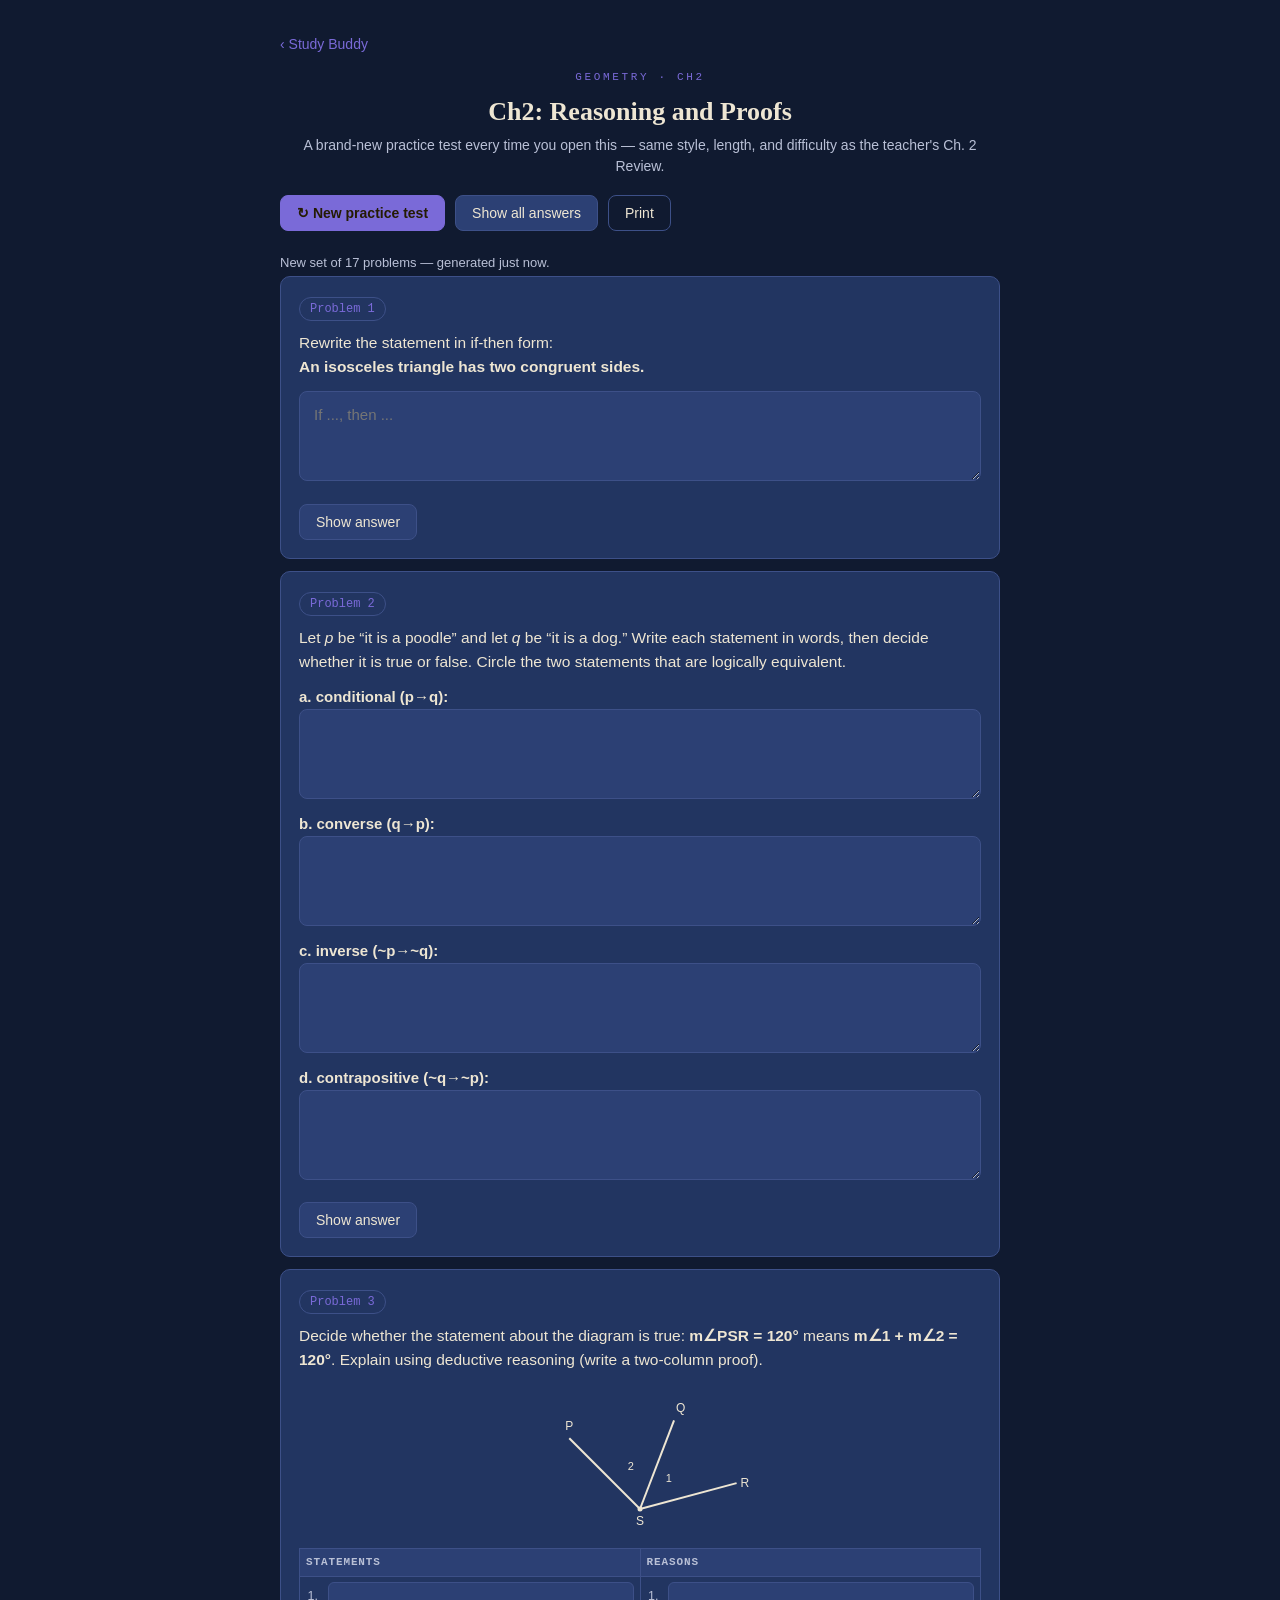
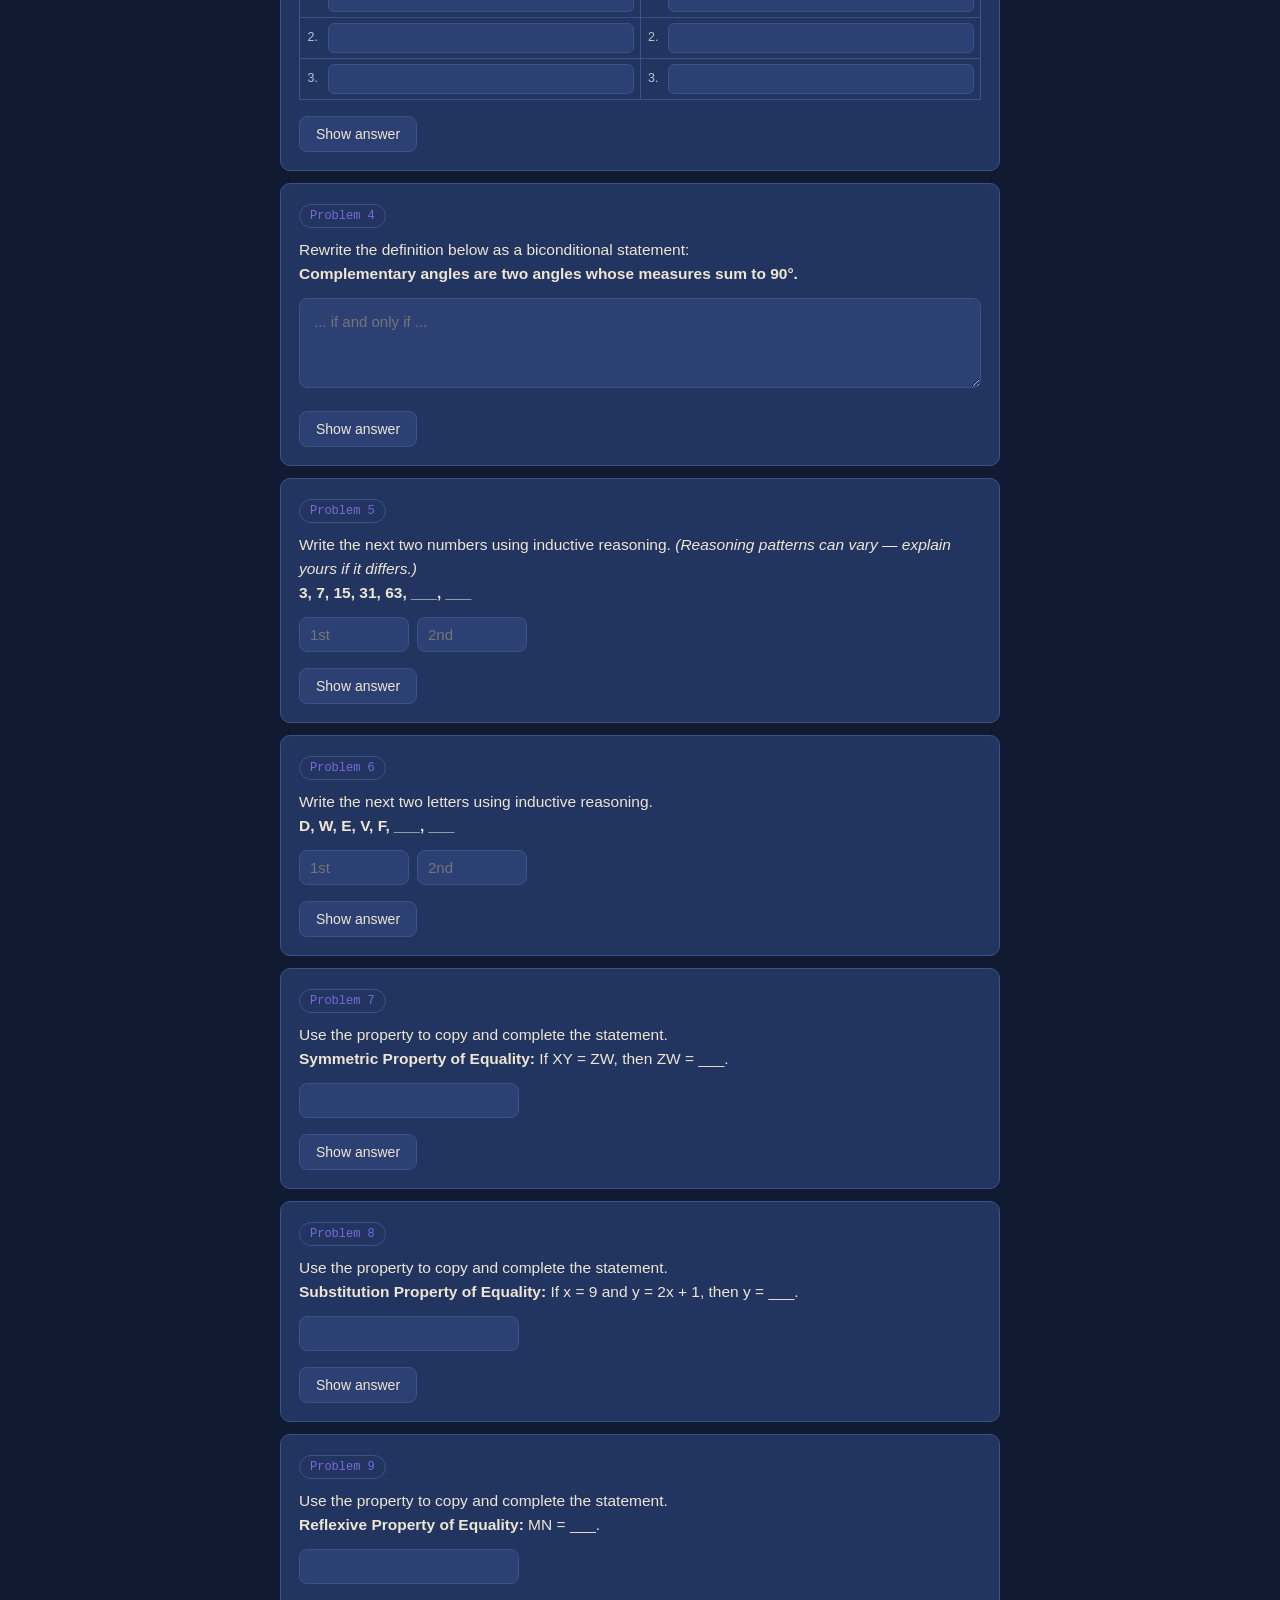
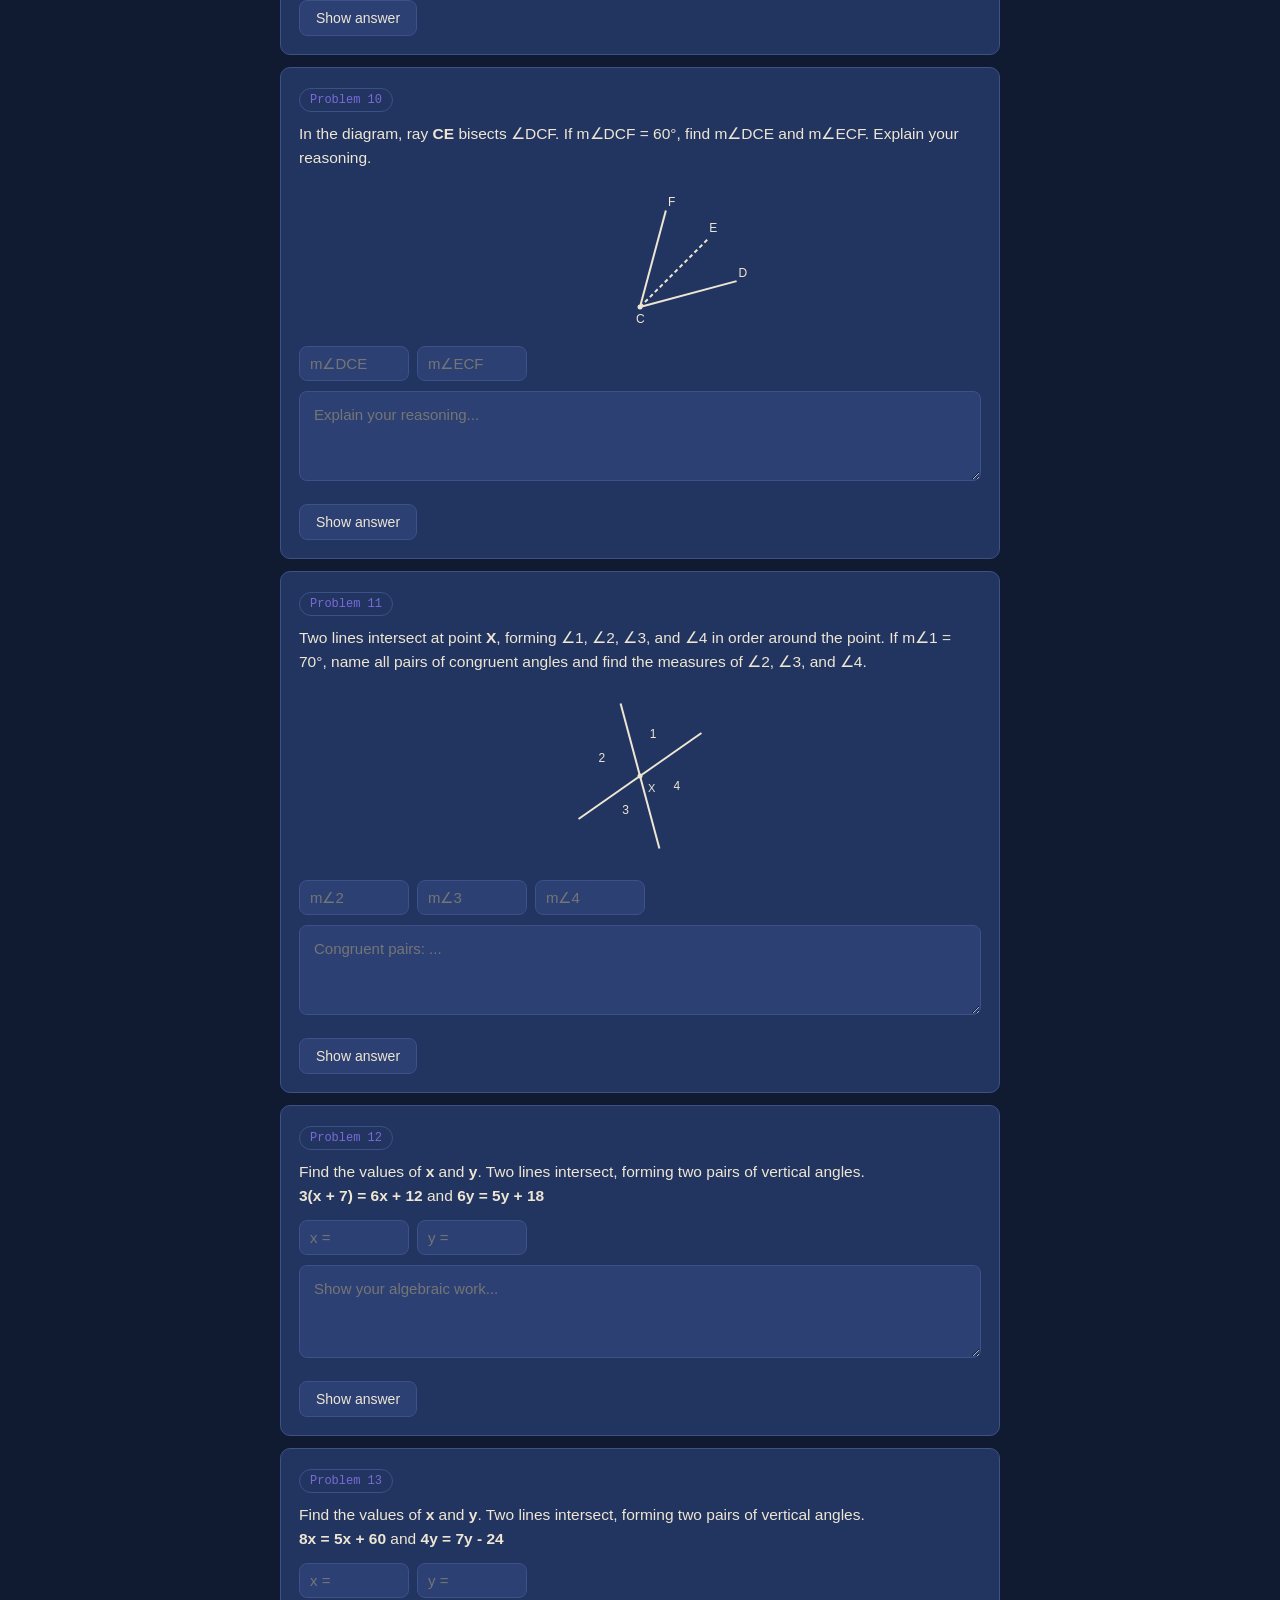
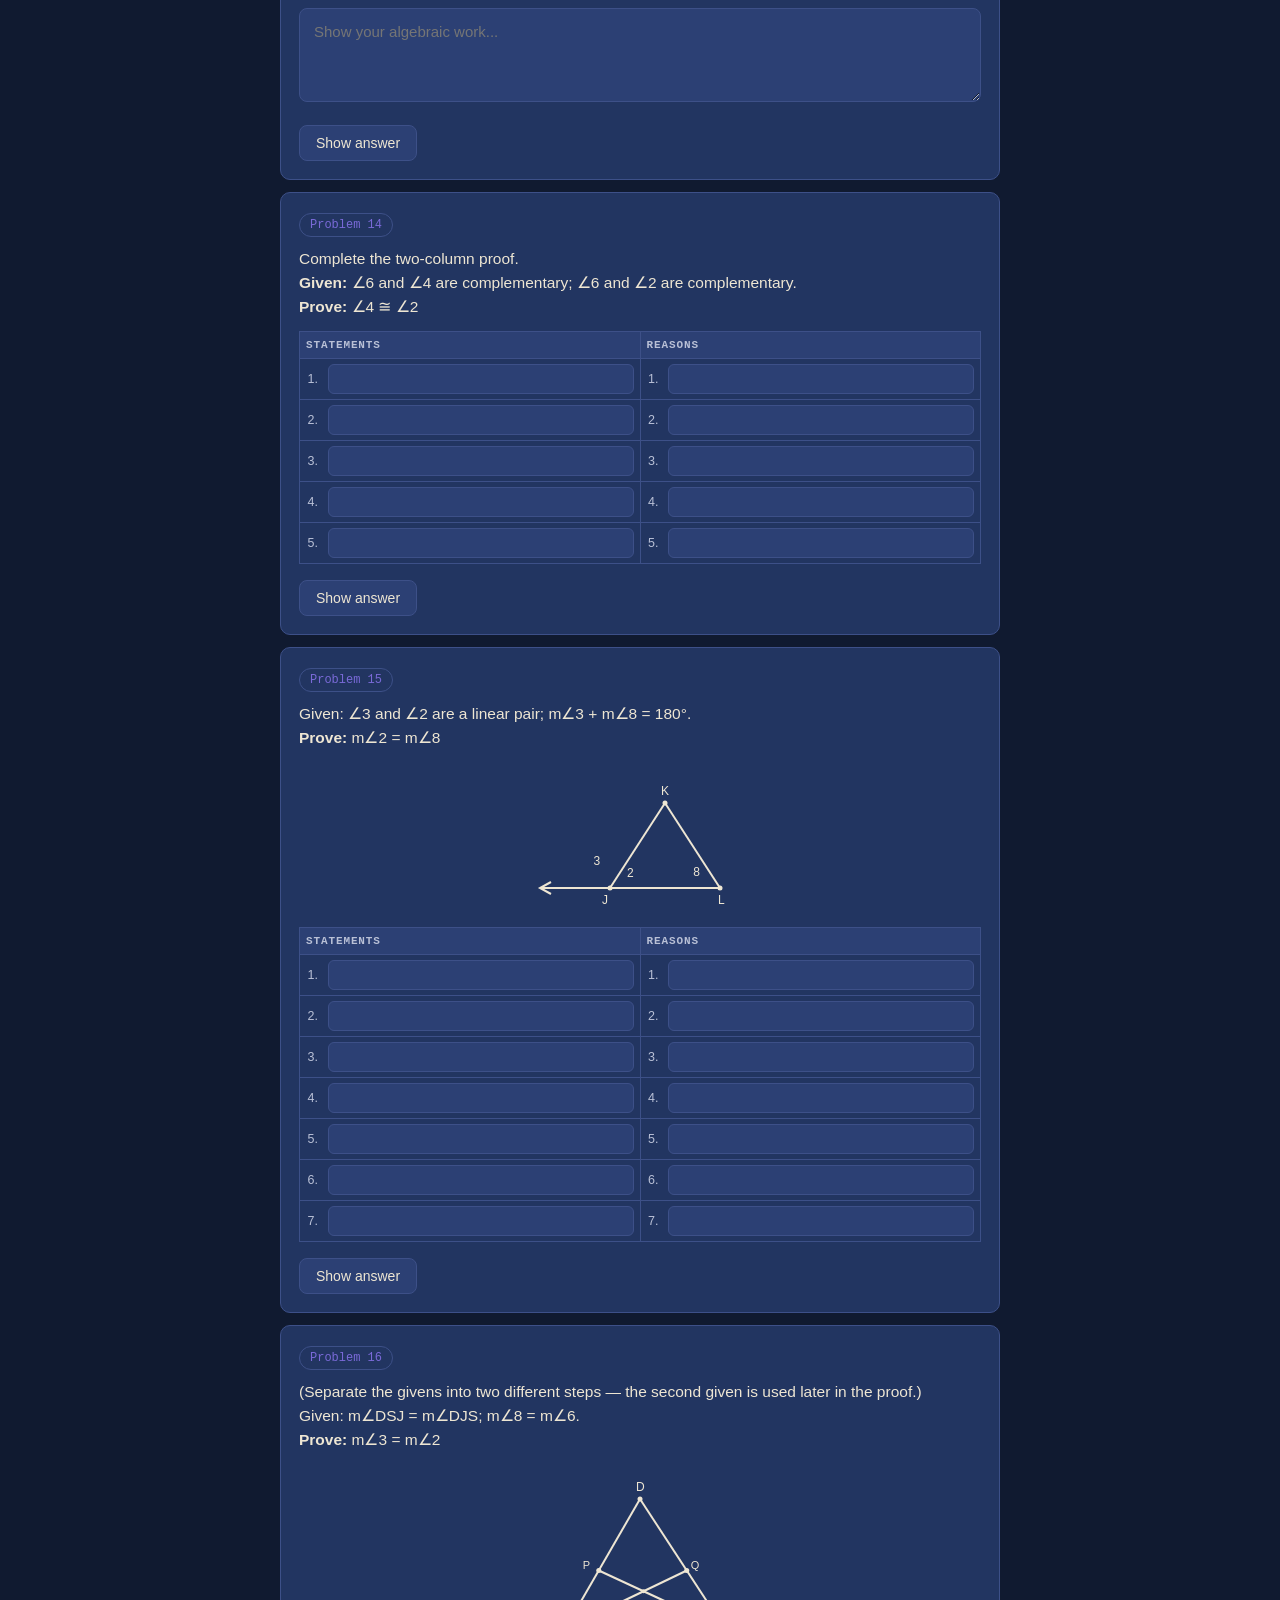
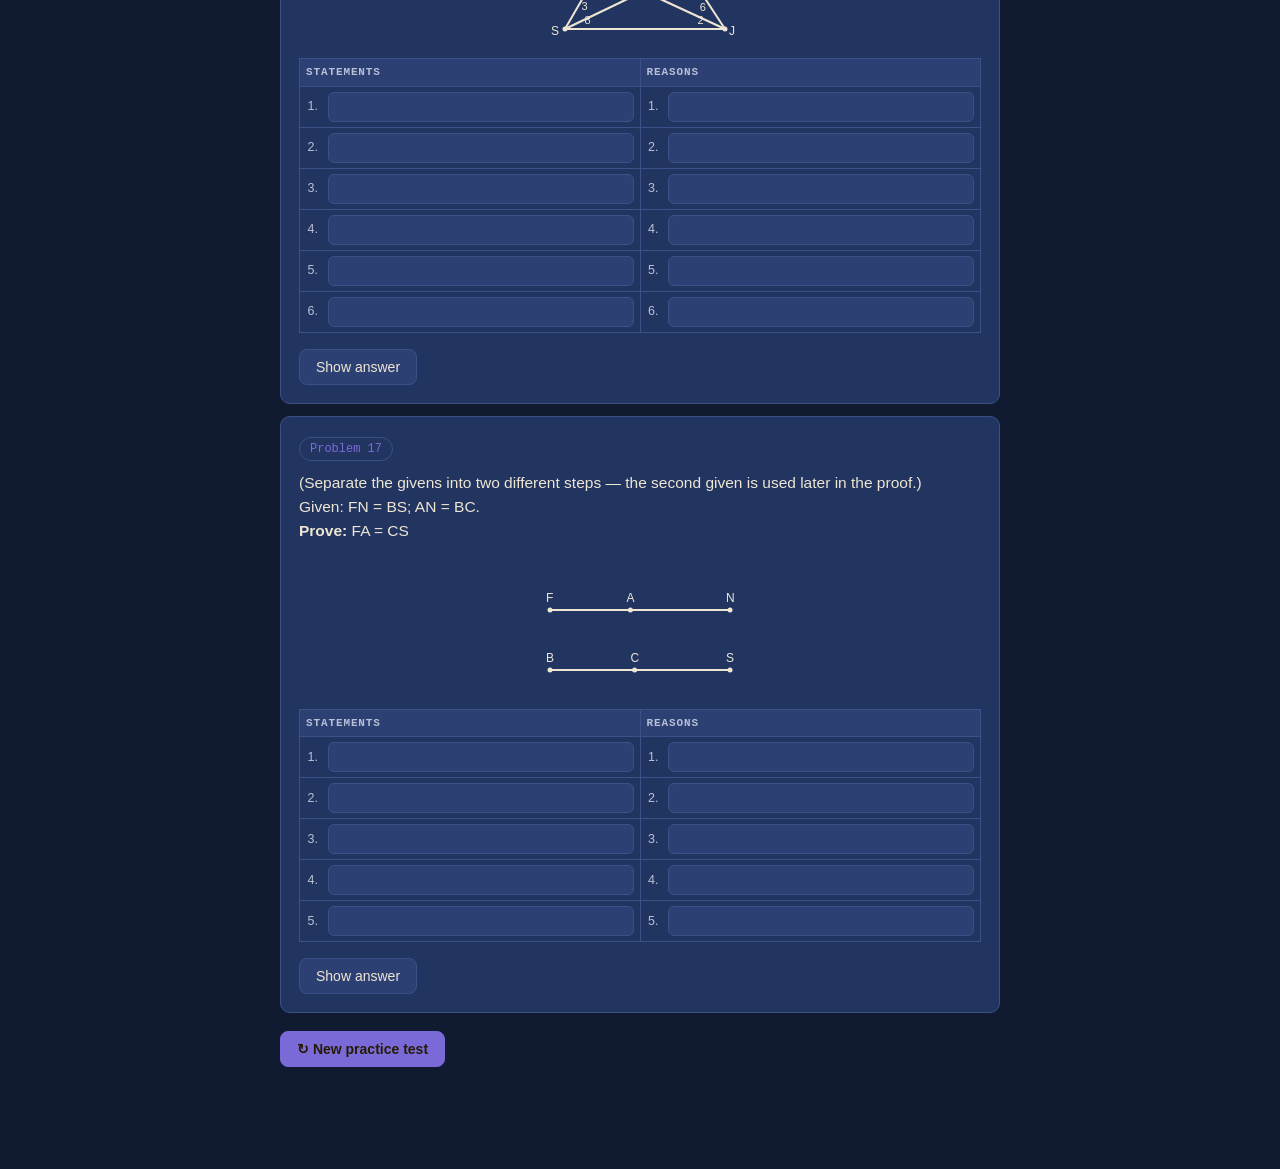
==== commit 9594e0df: "Add files via upload" ====
--- a/tools/geometry/ch2.html
+++ b/tools/geometry/ch2.html
@@ -519,8 +519,32 @@
   };
 }
 
+/* ---------------------------------------------------------------------------
+   Shared helper: place an angle-number label so it unambiguously sits inside
+   the wedge at `vertex` between the rays toward `towardA` and `towardB` —
+   i.e. hugging the correct vertex, on the correct side, never drifting
+   toward some other point in the diagram (a label like "1" is only clear
+   if it's obviously anchored to one vertex's wedge, not floating near a
+   different vertex or crossing point).
+   --------------------------------------------------------------------------- */
+function angleLabelPos(vertex, towardA, towardB, radius){
+  function unit(from, to){
+    const dx = to[0] - from[0], dy = to[1] - from[1];
+    const len = Math.hypot(dx, dy) || 1;
+    return [dx / len, dy / len];
+  }
+  const uA = unit(vertex, towardA), uB = unit(vertex, towardB);
+  let ux = uA[0] + uB[0], uy = uA[1] + uB[1];
+  const ulen = Math.hypot(ux, uy) || 1;
+  ux /= ulen; uy /= ulen;
+  return [vertex[0] + ux * radius, vertex[1] + uy * radius];
+}
+
 function diagramLinearPairTriangle(nExt, nInt, nL){
   const J = [100, 125], L = [210, 125], K = [155, 40], Jext = [30, 125];
+  const [extX, extY] = angleLabelPos(J, Jext, K, 26);
+  const [intX, intY] = angleLabelPos(J, K, L, 24);
+  const [lX, lY] = angleLabelPos(L, K, J, 26);
   return `<div class="diagram-wrap"><svg viewBox="0 0 260 150" width="260" height="150">
     <line x1="${Jext[0]}" y1="${Jext[1]}" x2="${L[0]}" y2="${L[1]}" stroke="currentColor" stroke-width="2"/>
     <line x1="${J[0]}" y1="${J[1]}" x2="${K[0]}" y2="${K[1]}" stroke="currentColor" stroke-width="2"/>
@@ -532,9 +556,9 @@
     <text x="${K[0]-4}" y="${K[1]-8}" font-size="12" fill="currentColor">K</text>
     <text x="${J[0]-8}" y="${J[1]+16}" font-size="12" fill="currentColor">J</text>
     <text x="${L[0]-2}" y="${L[1]+16}" font-size="12" fill="currentColor">L</text>
-    <text x="${J[0]-32}" y="${J[1]-8}" font-size="12" fill="currentColor">${nExt}</text>
-    <text x="${J[0]+10}" y="${J[1]-14}" font-size="12" fill="currentColor">${nInt}</text>
-    <text x="${L[0]-26}" y="${L[1]-14}" font-size="12" fill="currentColor">${nL}</text>
+    <text x="${extX-4}" y="${extY}" font-size="12" fill="currentColor">${nExt}</text>
+    <text x="${intX-4}" y="${intY}" font-size="12" fill="currentColor">${nInt}</text>
+    <text x="${lX-4}" y="${lY}" font-size="12" fill="currentColor">${nL}</text>
   </svg></div>`;
 }
 
@@ -573,10 +597,13 @@
     return [x1+t*(x2-x1), y1+t*(y2-y1)];
   }
   const Z = intersect(R, Q, T, P);
-  const n1pos = [ (R[0]+Q[0])/2 - 6, (R[1]+Q[1])/2 - 10 ];
-  const n3pos = [ R[0] + 38, R[1] - 6 ];
-  const n4pos = [ (T[0]+P[0])/2 + 2, (T[1]+P[1])/2 - 10 ];
-  const n2pos = [ T[0] - 42, T[1] - 6 ];
+  // n1 and n3 both live at vertex R (upper wedge toward S, lower wedge toward T);
+  // n4 and n2 both live at vertex T (upper wedge toward S, lower wedge toward R).
+  // Each is placed hugging its OWN vertex, never drifting toward Z, P, or Q.
+  const [n1x, n1y] = angleLabelPos(R, S, Q, 28);
+  const [n3x, n3y] = angleLabelPos(R, Q, T, 24);
+  const [n4x, n4y] = angleLabelPos(T, S, P, 28);
+  const [n2x, n2y] = angleLabelPos(T, P, R, 24);
   return `<div class="diagram-wrap"><svg viewBox="0 0 260 180" width="260" height="180">
     <line x1="${S[0]}" y1="${S[1]}" x2="${R[0]}" y2="${R[1]}" stroke="currentColor" stroke-width="2"/>
     <line x1="${S[0]}" y1="${S[1]}" x2="${T[0]}" y2="${T[1]}" stroke="currentColor" stroke-width="2"/>
@@ -594,10 +621,10 @@
     <text x="${T[0]+4}" y="${T[1]+6}" font-size="12" fill="currentColor">${vT}</text>
     <text x="${P[0]-16}" y="${P[1]-2}" font-size="11" fill="currentColor">P</text>
     <text x="${Q[0]+4}" y="${Q[1]-2}" font-size="11" fill="currentColor">Q</text>
-    <text x="${n1pos[0]}" y="${n1pos[1]}" font-size="11" fill="currentColor">${n1}</text>
-    <text x="${n3pos[0]}" y="${n3pos[1]}" font-size="11" fill="currentColor">${n3}</text>
-    <text x="${n4pos[0]}" y="${n4pos[1]}" font-size="11" fill="currentColor">${n4}</text>
-    <text x="${n2pos[0]}" y="${n2pos[1]}" font-size="11" fill="currentColor">${n2}</text>
+    <text x="${n1x-4}" y="${n1y}" font-size="11" fill="currentColor">${n1}</text>
+    <text x="${n3x-4}" y="${n3y}" font-size="11" fill="currentColor">${n3}</text>
+    <text x="${n4x-4}" y="${n4y}" font-size="11" fill="currentColor">${n4}</text>
+    <text x="${n2x-4}" y="${n2y}" font-size="11" fill="currentColor">${n2}</text>
   </svg></div>`;
 }
 
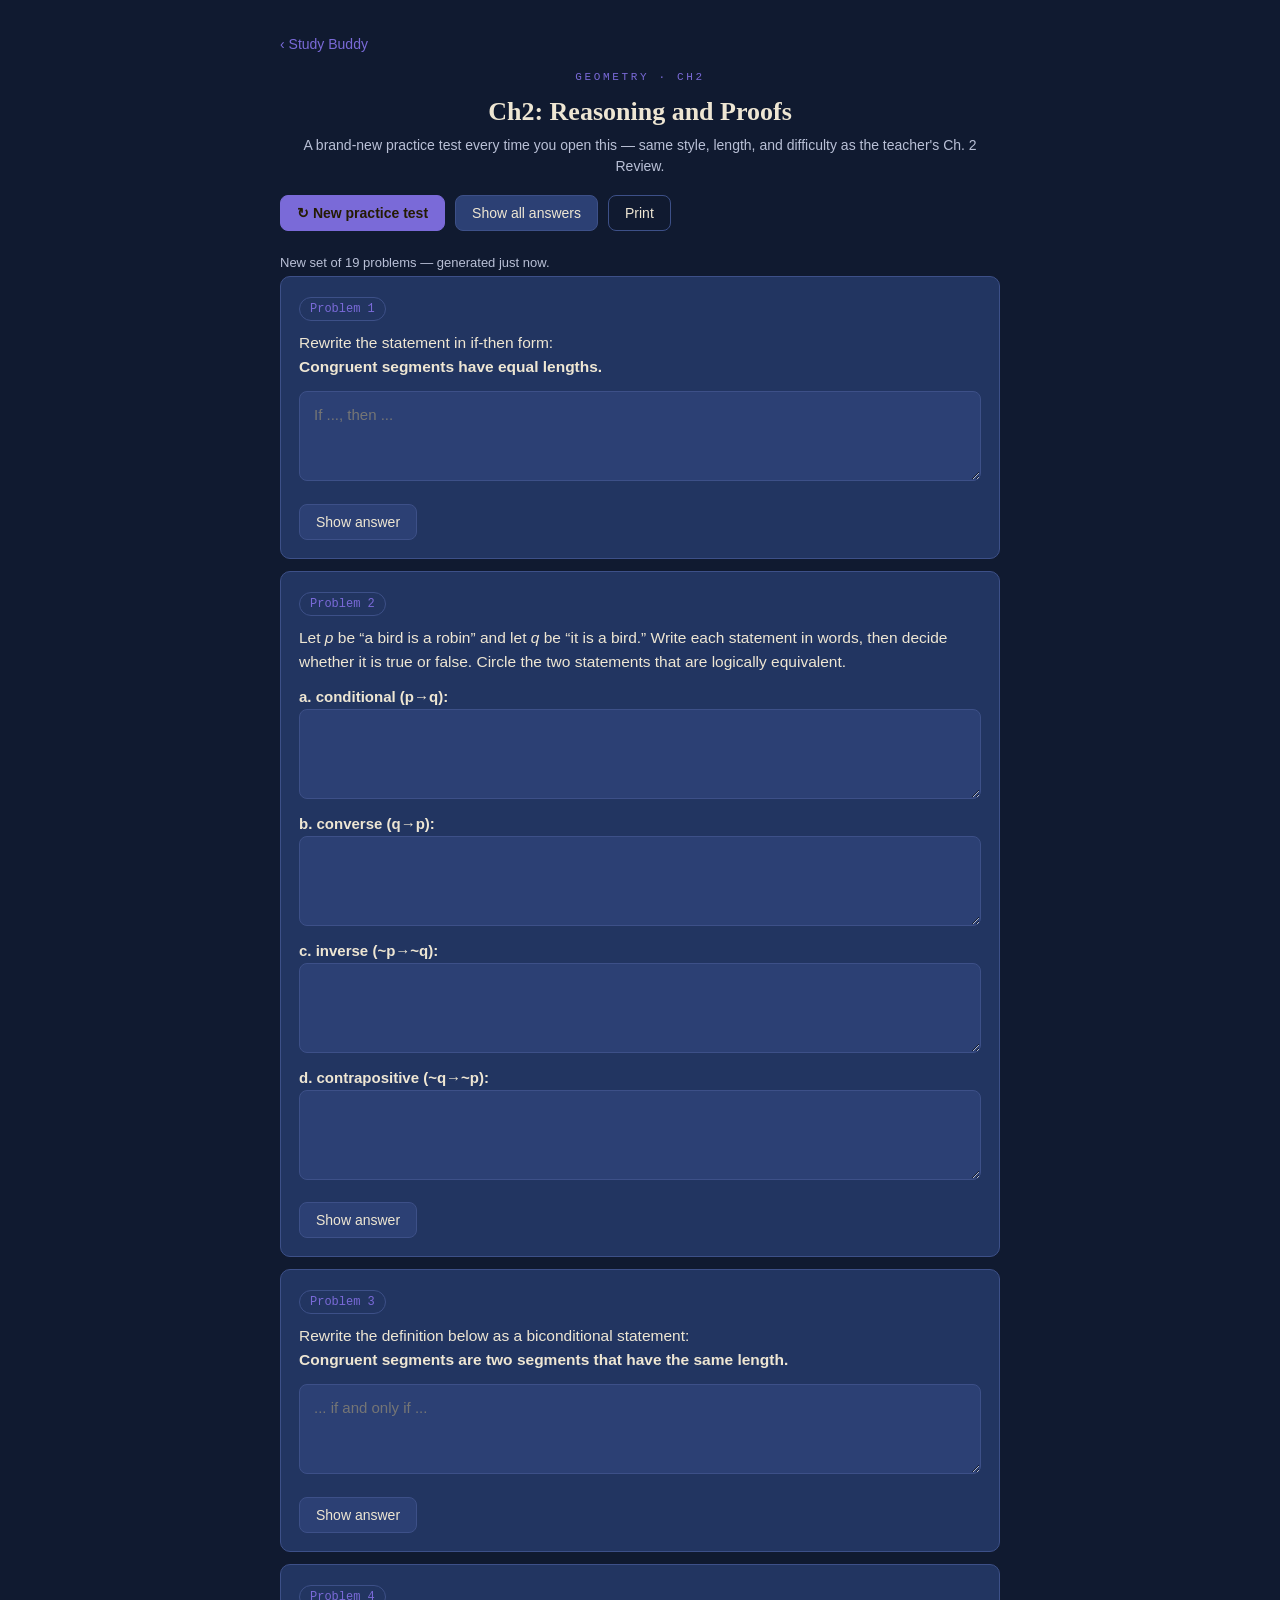
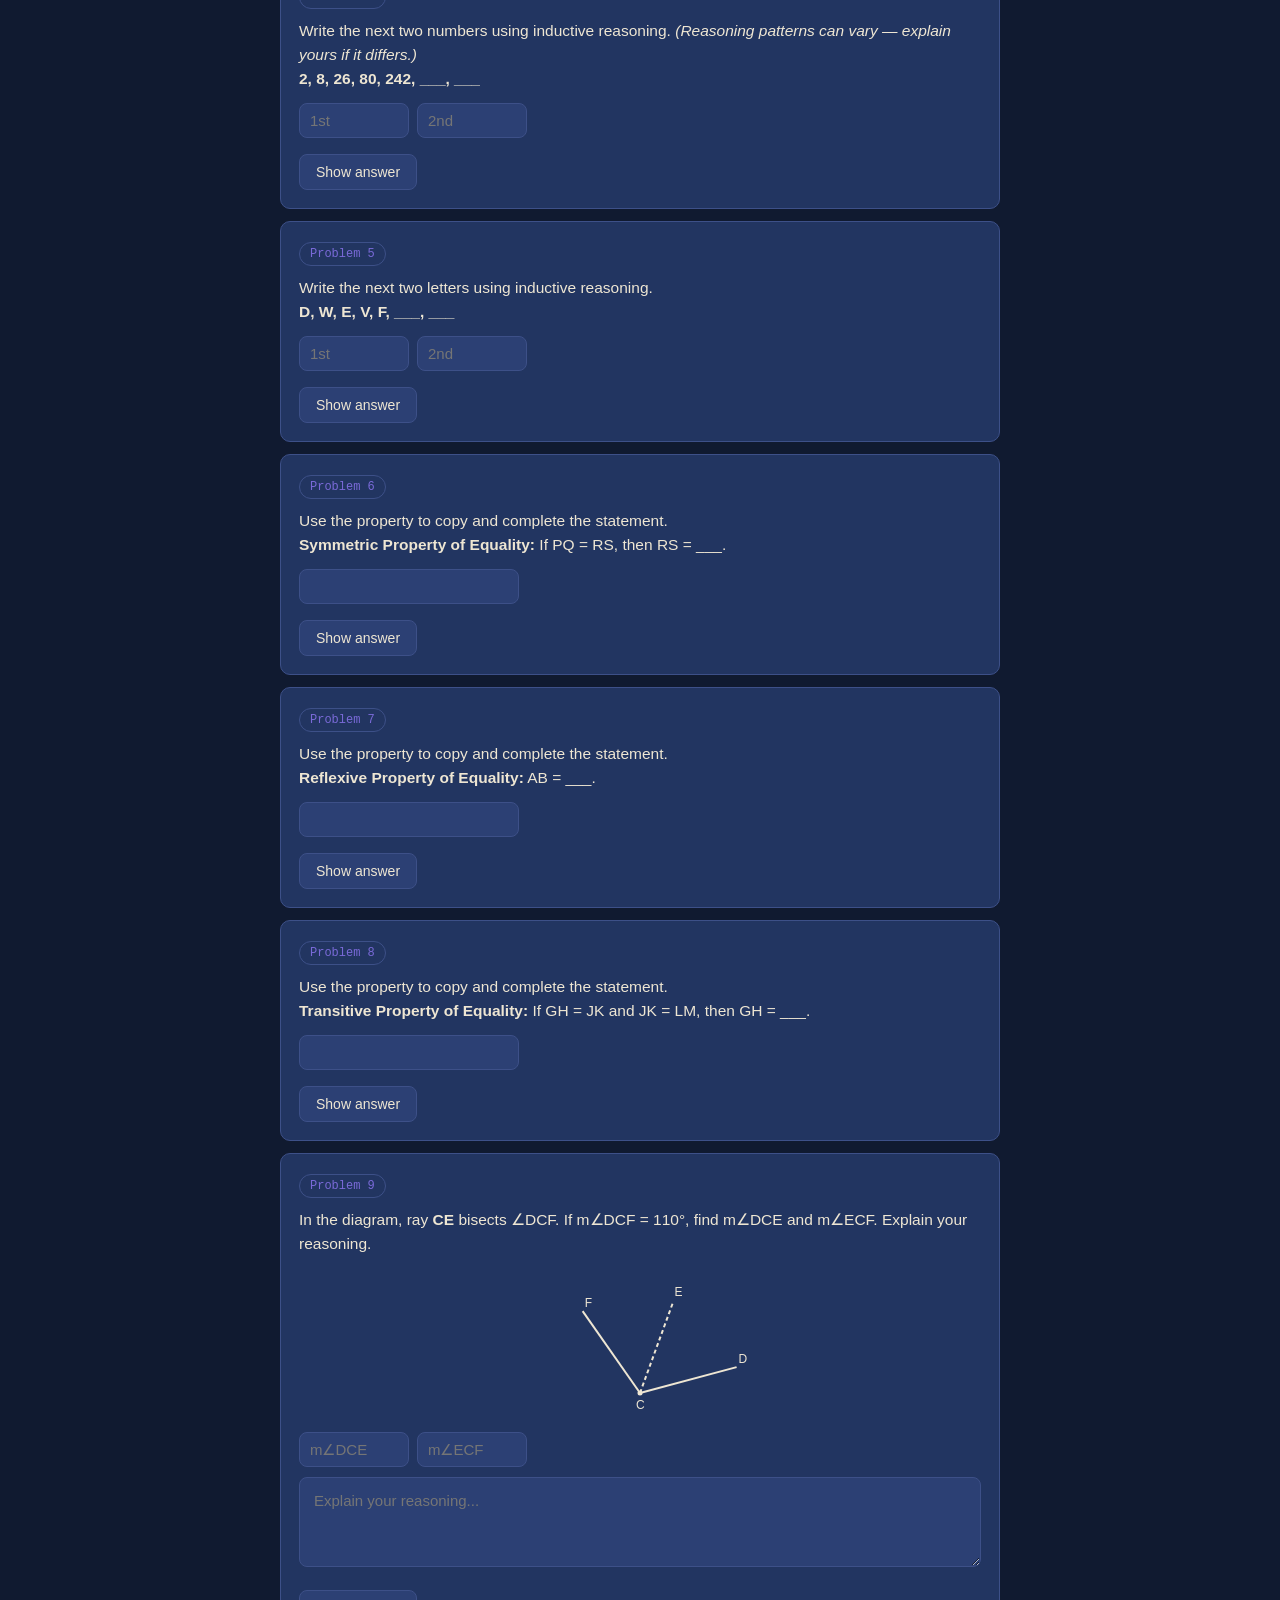
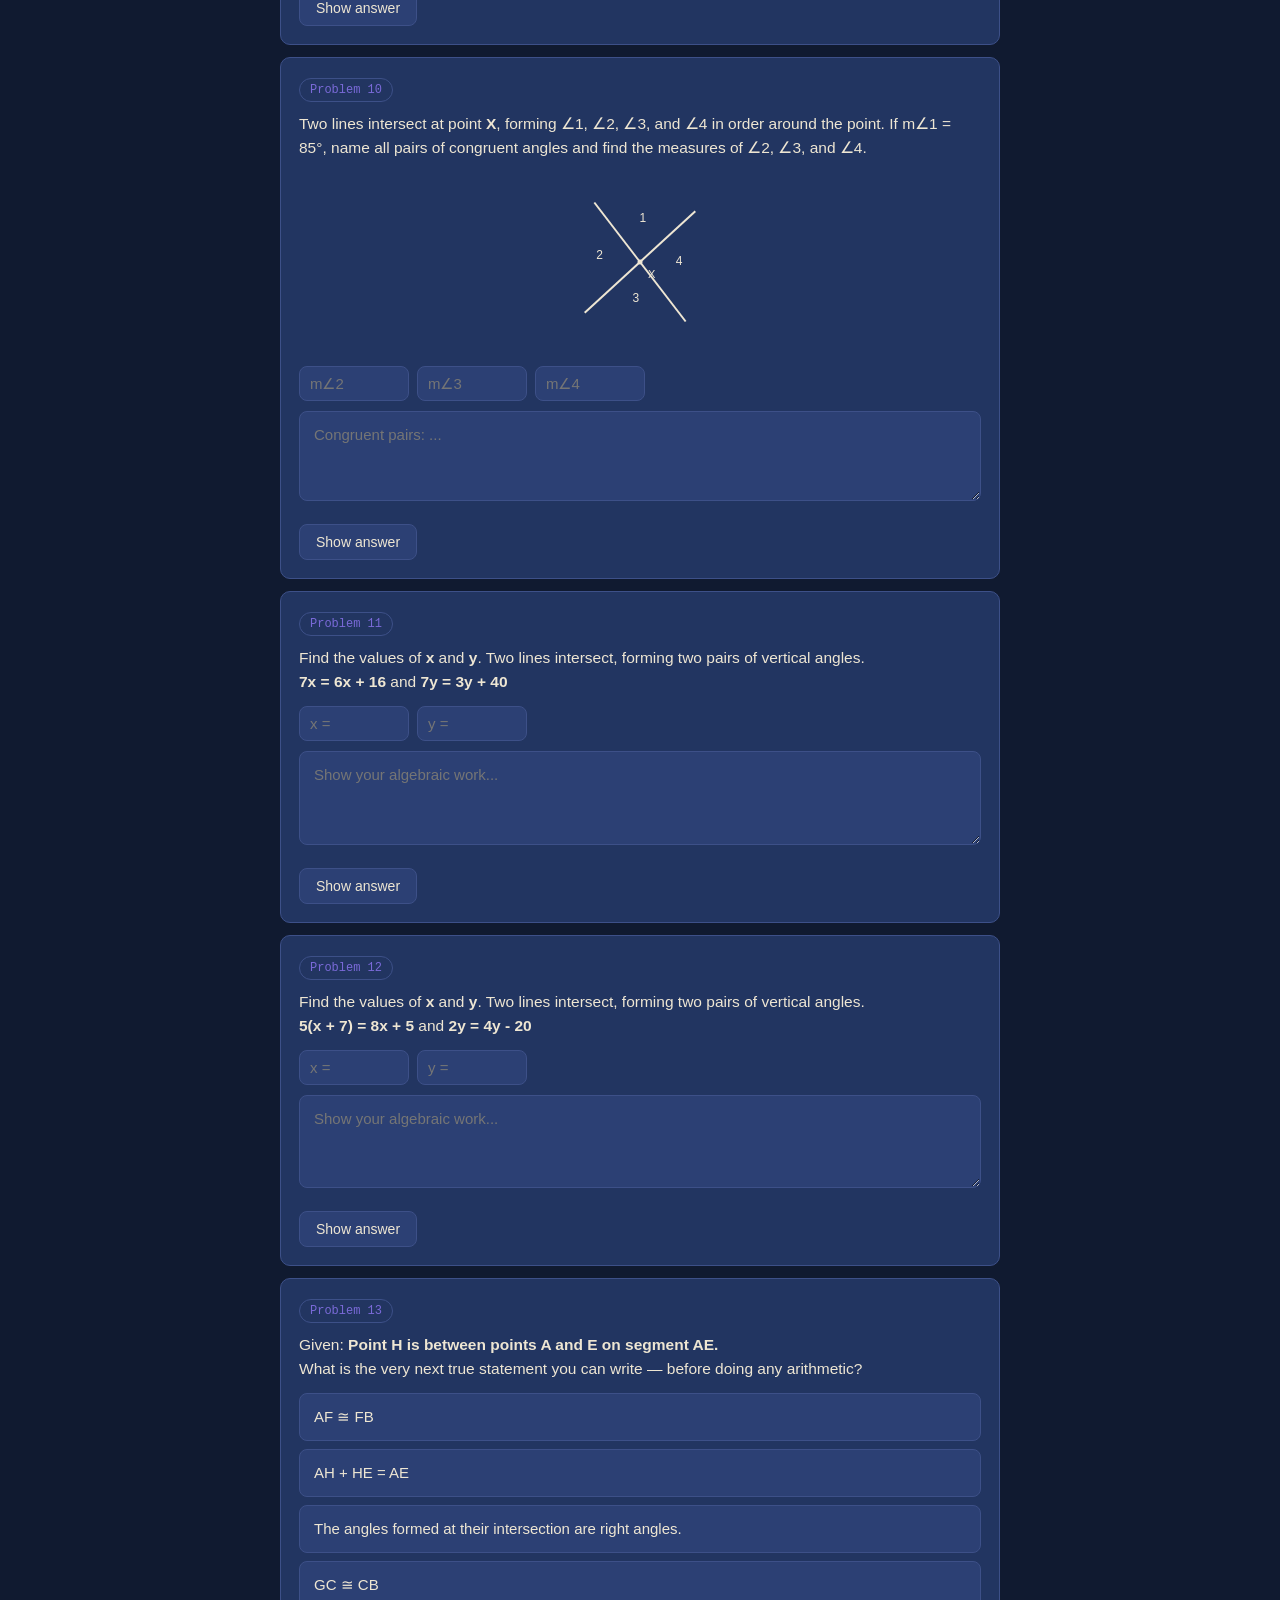
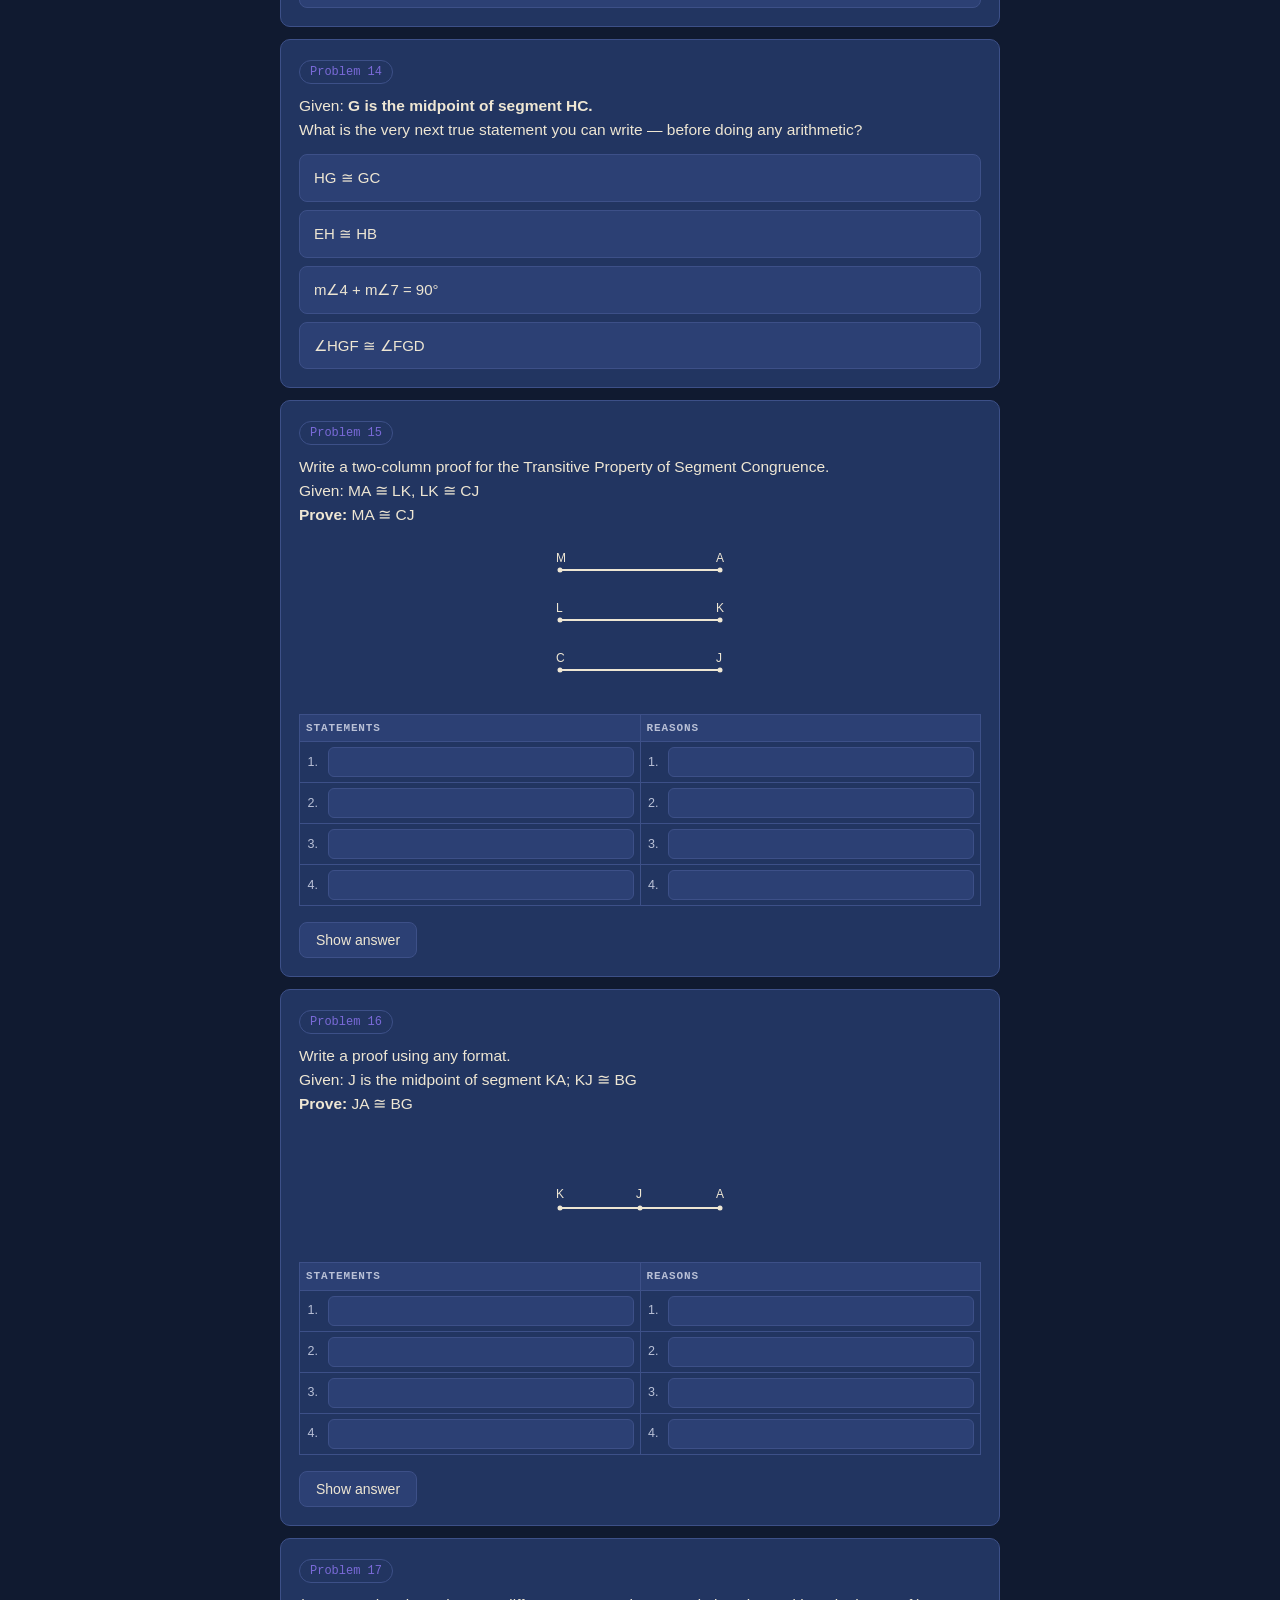
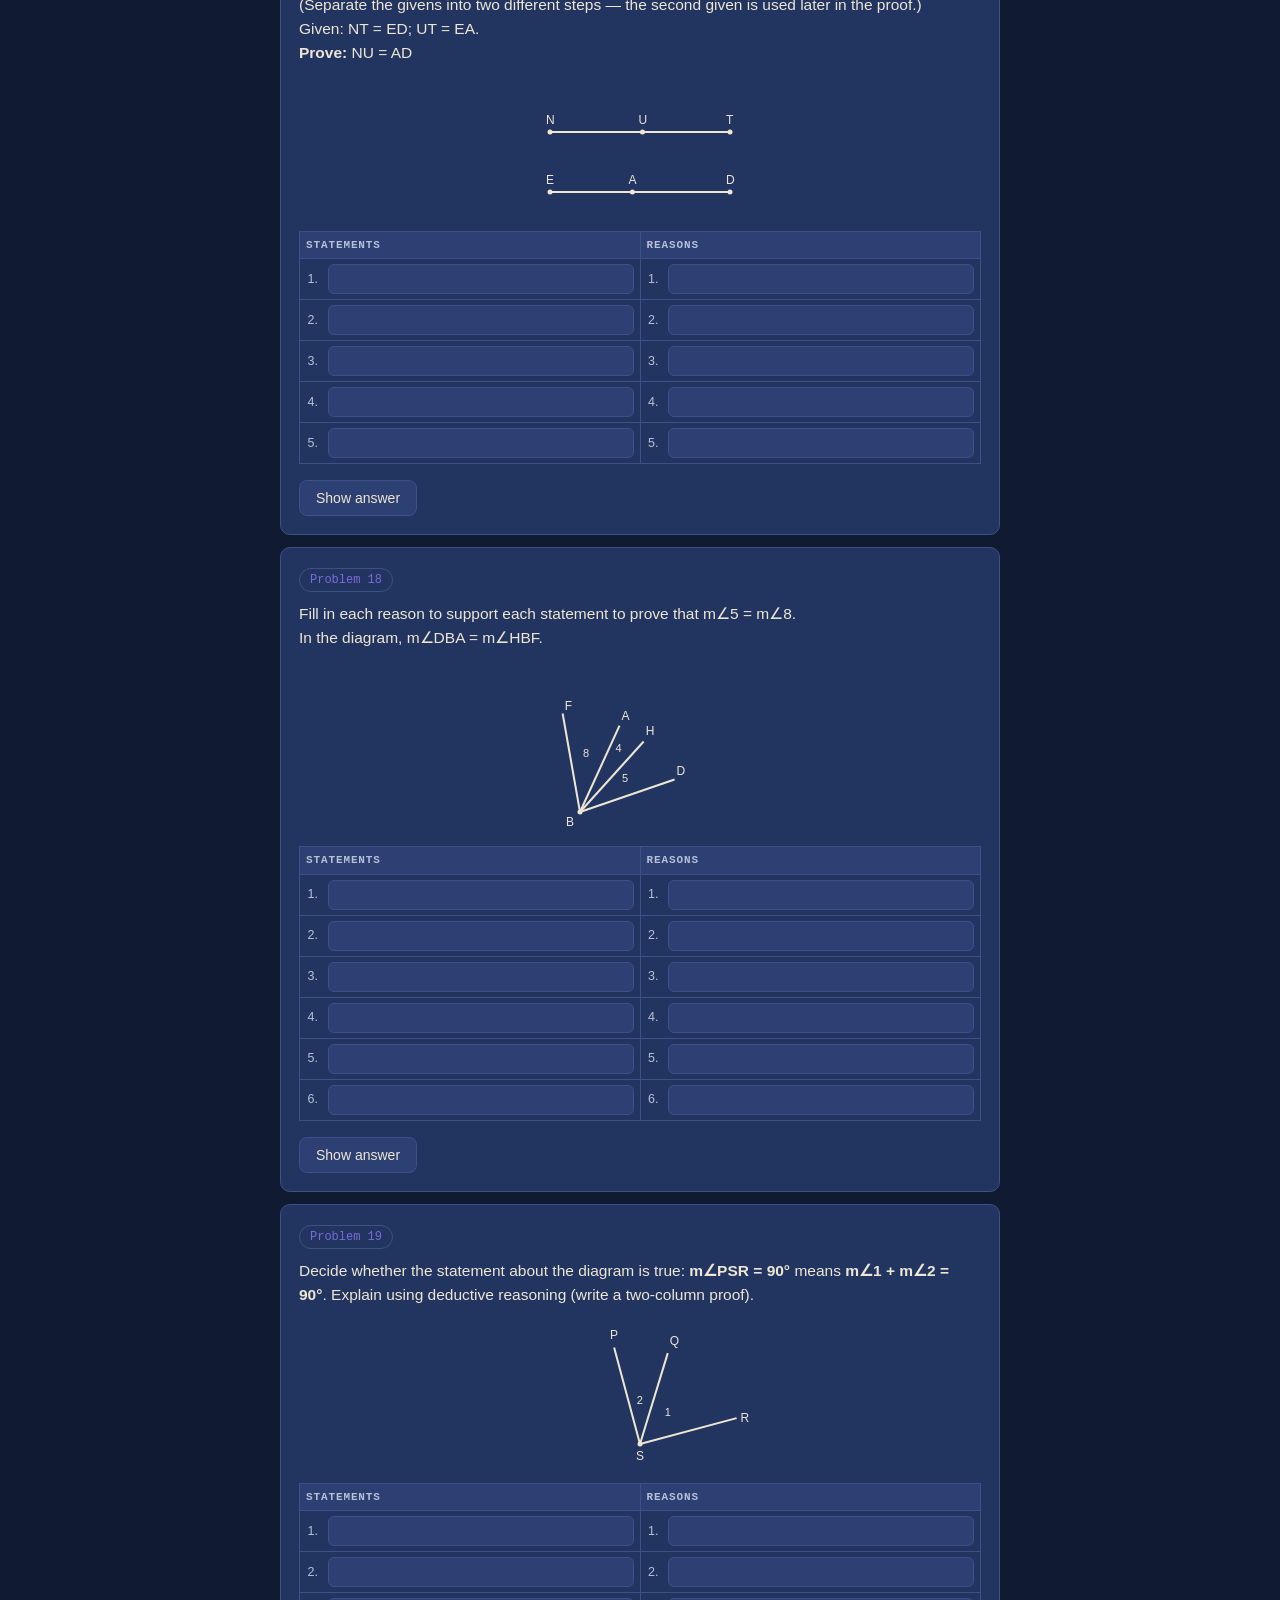
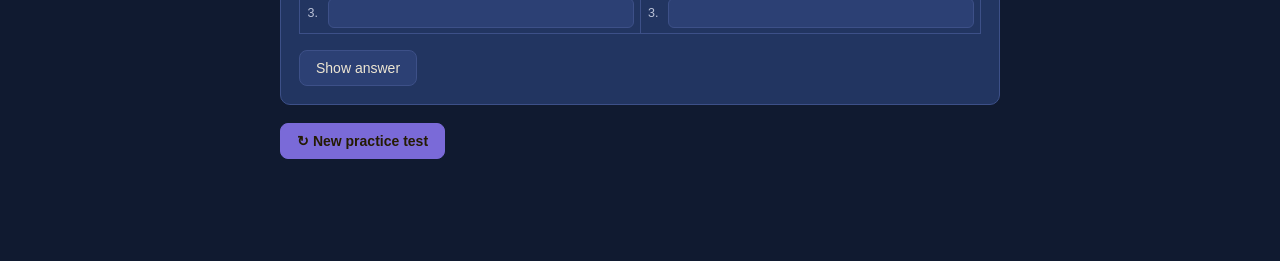
==== commit 6bcf36ec: "Add files via upload" ====
--- a/tools/geometry/ch2.html
+++ b/tools/geometry/ch2.html
@@ -34,6 +34,7 @@
   .blank-proof-table td.statement{ border-left:none; }
   .blank-proof-table input{ width:100%; font-family:var(--font-body); font-size:14px; padding:6px 8px; border-radius:6px; border:1px solid var(--rule); background:var(--panel-2); color:var(--ink); }
   .blank-proof-table input:focus{ outline:none; border-color:var(--accent); }
+  .blank-proof-table td.statement-fixed{ border-left:none; color:var(--ink); font-size:14px; }
   .test-meta{ font-size:13px; color:var(--ink-dim); margin:0 0 4px; }
   @media print{
     .toolbar, .back-link, .reveal-btn{ display:none !important; }
@@ -180,6 +181,29 @@
       <td class="statement"><input type="text" aria-label="Reason ${i}"></td>
     </tr>`;
   }
+  return `<table class="blank-proof-table">
+    <tr><th colspan="2">Statements</th><th colspan="2">Reasons</th></tr>
+    ${rowsHtml}
+  </table>`;
+}
+
+/* ---------------------------------------------------------------------------
+   Shared helper: a "reasons-only" proof table — the statements are already
+   filled in (read-only), and she only has to supply the reason for each
+   step. This mirrors the "enter the reasons in the correct positions" style
+   worksheet, a different (and slightly easier) skill than writing the whole
+   proof from scratch: recognizing *why* each step follows, given the *what*.
+   --------------------------------------------------------------------------- */
+function reasonsOnlyProofTable(statements){
+  let rowsHtml = '';
+  statements.forEach((s, i) => {
+    rowsHtml += `<tr>
+      <td class="rownum">${i+1}.</td>
+      <td class="statement-fixed">${s}</td>
+      <td class="rownum">${i+1}.</td>
+      <td class="statement"><input type="text" aria-label="Reason ${i+1}"></td>
+    </tr>`;
+  });
   return `<table class="blank-proof-table">
     <tr><th colspan="2">Statements</th><th colspan="2">Reasons</th></tr>
     ${rowsHtml}
@@ -541,7 +565,10 @@
 }
 
 function diagramLinearPairTriangle(nExt, nInt, nL){
-  const J = [100, 125], L = [210, 125], K = [155, 40], Jext = [30, 125];
+  const flip = Math.random() < 0.5;
+  const apexX = randInt(140, 170);
+  const mirror = (p) => flip ? [260 - p[0], p[1]] : p;
+  const J = mirror([100, 125]), L = mirror([210, 125]), K = mirror([apexX, 40]), Jext = mirror([30, 125]);
   const [extX, extY] = angleLabelPos(J, Jext, K, 26);
   const [intX, intY] = angleLabelPos(J, K, L, 24);
   const [lX, lY] = angleLabelPos(L, K, J, 26);
@@ -549,7 +576,7 @@
     <line x1="${Jext[0]}" y1="${Jext[1]}" x2="${L[0]}" y2="${L[1]}" stroke="currentColor" stroke-width="2"/>
     <line x1="${J[0]}" y1="${J[1]}" x2="${K[0]}" y2="${K[1]}" stroke="currentColor" stroke-width="2"/>
     <line x1="${L[0]}" y1="${L[1]}" x2="${K[0]}" y2="${K[1]}" stroke="currentColor" stroke-width="2"/>
-    <polyline points="${Jext[0]+11},${Jext[1]-6} ${Jext[0]},${Jext[1]} ${Jext[0]+11},${Jext[1]+6}" fill="none" stroke="currentColor" stroke-width="2"/>
+    <polyline points="${Jext[0]+(flip?-11:11)},${Jext[1]-6} ${Jext[0]},${Jext[1]} ${Jext[0]+(flip?-11:11)},${Jext[1]+6}" fill="none" stroke="currentColor" stroke-width="2"/>
     <circle cx="${J[0]}" cy="${J[1]}" r="2.5" fill="currentColor"/>
     <circle cx="${L[0]}" cy="${L[1]}" r="2.5" fill="currentColor"/>
     <circle cx="${K[0]}" cy="${K[1]}" r="2.5" fill="currentColor"/>
@@ -587,9 +614,13 @@
 }
 
 function diagramTriangleCevians(vS, vR, vT, n1, n2, n3, n4){
-  const S = [130, 35], R = [55, 165], T = [215, 165];
+  const flip = Math.random() < 0.5;
+  const mirror = (p) => flip ? [260 - p[0], p[1]] : p;
+  const apexX = randInt(100, 160);
+  const S = mirror([apexX, 35]), R = mirror([55, 165]), T = mirror([215, 165]);
+  const tP = 0.45 + Math.random() * 0.2, tQ = 0.45 + Math.random() * 0.2;
   function lerp(A,B,t){ return [A[0]+(B[0]-A[0])*t, A[1]+(B[1]-A[1])*t]; }
-  const P = lerp(S, R, 0.55), Q = lerp(S, T, 0.55);
+  const P = lerp(S, R, tP), Q = lerp(S, T, tQ);
   function intersect(p1,p2,p3,p4){
     const [x1,y1]=p1,[x2,y2]=p2,[x3,y3]=p3,[x4,y4]=p4;
     const d = (x1-x2)*(y3-y4)-(y1-y2)*(x3-x4);
@@ -674,16 +705,517 @@
 }
 
 /* ---------------------------------------------------------------------------
+   18. Two-column proof — Transitive Property of Segment Congruence.
+   AB ≅ CD, CD ≅ EF, therefore AB ≅ EF.
+   --------------------------------------------------------------------------- */
+function genProblemTransitiveSegmentProof(n){
+  const [p1,p2,p3,p4,p5,p6] = shuffle(['A','B','C','D','E','F','G','H','J','K','L','M']).slice(0,6);
+  return {
+    number: n,
+    prompt: `Write a two-column proof for the Transitive Property of Segment Congruence.<br>Given: ${p1}${p2} &cong; ${p3}${p4}, ${p3}${p4} &cong; ${p5}${p6}<br><b>Prove:</b> ${p1}${p2} &cong; ${p5}${p6}`,
+    inputsHtml: diagramThreeSegments(p1,p2,p3,p4,p5,p6) + blankProofTable(4),
+    modelHtml: `
+      <table class="proof-table">
+        <tr><th>Statements</th><th>Reasons</th></tr>
+        <tr><td>1. ${p1}${p2} &cong; ${p3}${p4}, ${p3}${p4} &cong; ${p5}${p6}</td><td>1. Given</td></tr>
+        <tr><td>2. ${p1}${p2} = ${p3}${p4}, ${p3}${p4} = ${p5}${p6}</td><td>2. Definition of congruent segments</td></tr>
+        <tr><td>3. ${p1}${p2} = ${p5}${p6}</td><td>3. Transitive Property of Equality</td></tr>
+        <tr><td>4. ${p1}${p2} &cong; ${p5}${p6}</td><td>4. Definition of congruent segments</td></tr>
+      </table>`
+  };
+}
+
+function diagramThreeSegments(p1,p2,p3,p4,p5,p6){
+  const xL = 50, xR = 210;
+  const rows = [ [p1,p2,30], [p3,p4,80], [p5,p6,130] ];
+  const lines = rows.map(([a,b,y]) => `
+    <line x1="${xL}" y1="${y}" x2="${xR}" y2="${y}" stroke="currentColor" stroke-width="2"/>
+    <circle cx="${xL}" cy="${y}" r="2.5" fill="currentColor"/>
+    <circle cx="${xR}" cy="${y}" r="2.5" fill="currentColor"/>
+    <text x="${xL-4}" y="${y-8}" font-size="12" fill="currentColor">${a}</text>
+    <text x="${xR-4}" y="${y-8}" font-size="12" fill="currentColor">${b}</text>`).join('');
+  return `<div class="diagram-wrap"><svg viewBox="0 0 260 160" width="260" height="160">${lines}</svg></div>`;
+}
+
+/* ---------------------------------------------------------------------------
+   19. Two-column proof — Vertical Angles + Transitive Property.
+   ∠A ≅ ∠B (given); ∠A and ∠C are vertical (so congruent); therefore ∠B ≅ ∠C.
+   --------------------------------------------------------------------------- */
+function genProblemVerticalTransitiveProof(n){
+  const labels = shuffle([1,2,3,4,5,6]);
+  const idxA = randInt(0,5);
+  const idxC = (idxA + 3) % 6; // directly opposite around the 6-ray star
+  const others = [0,1,2,3,4,5].filter(i => i !== idxA && i !== idxC);
+  const idxB = pick(others);
+  const [nA, nB, nC] = [labels[idxA], labels[idxB], labels[idxC]];
+  return {
+    number: n,
+    prompt: `Write a proof using any format (two-column or paragraph).<br>Given: &ang;${nA} &cong; &ang;${nB}<br><b>Prove:</b> &ang;${nB} &cong; &ang;${nC}`,
+    inputsHtml: diagramSixRayStar(labels) + blankProofTable(3),
+    modelHtml: `
+      <table class="proof-table">
+        <tr><th>Statements</th><th>Reasons</th></tr>
+        <tr><td>1. &ang;${nA} &cong; &ang;${nB}</td><td>1. Given</td></tr>
+        <tr><td>2. &ang;${nA} &cong; &ang;${nC}</td><td>2. Vertical Angles Congruence Theorem</td></tr>
+        <tr><td>3. &ang;${nB} &cong; &ang;${nC}</td><td>3. Transitive Property of Angle Congruence</td></tr>
+      </table>`
+  };
+}
+
+function diagramSixRayStar(labels){
+  const cx = 130, cy = 90, r = 70;
+  // 3 lines through the center at randomized-but-ordered angles, 6 rays total
+  const gaps = [randInt(20,40), randInt(20,40), randInt(20,40)];
+  let base = randInt(0, 30);
+  const thetas = [base, base + gaps[0], base + gaps[0] + gaps[1]]; // 3 line directions, all < 180
+  function pt(deg, radius){
+    const rad = deg * Math.PI / 180;
+    return [cx + radius*Math.cos(rad), cy - radius*Math.sin(rad)];
+  }
+  const rayAngles = [thetas[0], thetas[1], thetas[2], thetas[0]+180, thetas[1]+180, thetas[2]+180];
+  const linesSvg = thetas.map(t => {
+    const [x1,y1] = pt(t, r), [x2,y2] = pt(t+180, r);
+    return `<line x1="${x1}" y1="${y1}" x2="${x2}" y2="${y2}" stroke="currentColor" stroke-width="2"/>`;
+  }).join('');
+  const labelsSvg = rayAngles.map((ang, i) => {
+    const [lx, ly] = pt(ang, 40);
+    return `<text x="${lx-4}" y="${ly}" font-size="12" fill="currentColor">${labels[i]}</text>`;
+  }).join('');
+  return `<div class="diagram-wrap"><svg viewBox="0 0 260 180" width="260" height="180">
+    ${linesSvg}
+    <circle cx="${cx}" cy="${cy}" r="2.5" fill="currentColor"/>
+    ${labelsSvg}
+  </svg></div>`;
+}
+
+/* ---------------------------------------------------------------------------
+   20. Two-column proof — Linear Pair + Congruent Supplements Theorem
+   (a "shortcut" style proof using the named theorem directly).
+   --------------------------------------------------------------------------- */
+function genProblemLinearPairSupplementsProof(n){
+  const [nA, nB, nC] = shuffle([1,2,3,4,5,6,7,8]).slice(0,3);
+  return {
+    number: n,
+    prompt: `Write a two-column proof.<br>Given: &ang;${nA} and &ang;${nB} are supplementary; &ang;${nA} and &ang;${nC} are a linear pair.<br><b>Prove:</b> &ang;${nB} &cong; &ang;${nC}`,
+    inputsHtml: diagramSimpleLinearPair(nA, nC) + blankProofTable(4),
+    modelHtml: `
+      <table class="proof-table">
+        <tr><th>Statements</th><th>Reasons</th></tr>
+        <tr><td>1. &ang;${nA} and &ang;${nB} are supplementary</td><td>1. Given</td></tr>
+        <tr><td>2. &ang;${nA} and &ang;${nC} are a linear pair</td><td>2. Given</td></tr>
+        <tr><td>3. &ang;${nA} and &ang;${nC} are supplementary</td><td>3. Linear Pair Postulate</td></tr>
+        <tr><td>4. &ang;${nB} &cong; &ang;${nC}</td><td>4. Congruent Supplements Theorem</td></tr>
+      </table>`
+  };
+}
+
+function diagramSimpleLinearPair(nA, nC){
+  const M = [130, 100];
+  const flip = Math.random() < 0.5;
+  const upDeg = randInt(50, 130);
+  function pt(deg, radius){
+    const rad = deg * Math.PI / 180;
+    return [M[0] + radius*Math.cos(rad), M[1] - radius*Math.sin(rad)];
+  }
+  const left = pt(180, 100), right = pt(0, 100), up = pt(upDeg, 90);
+  const nLeft = flip ? nA : nC, nRight = flip ? nC : nA;
+  const [leftX, leftY] = angleLabelPos(M, up, left, 30);
+  const [rightX, rightY] = angleLabelPos(M, up, right, 30);
+  return `<div class="diagram-wrap"><svg viewBox="0 0 260 140" width="260" height="140">
+    <line x1="${left[0]}" y1="${left[1]}" x2="${right[0]}" y2="${right[1]}" stroke="currentColor" stroke-width="2"/>
+    <line x1="${M[0]}" y1="${M[1]}" x2="${up[0]}" y2="${up[1]}" stroke="currentColor" stroke-width="2"/>
+    <circle cx="${M[0]}" cy="${M[1]}" r="2.5" fill="currentColor"/>
+    <text x="${leftX-4}" y="${leftY}" font-size="12" fill="currentColor">${nLeft}</text>
+    <text x="${rightX-4}" y="${rightY}" font-size="12" fill="currentColor">${nRight}</text>
+  </svg></div>`;
+}
+
+/* ---------------------------------------------------------------------------
+   21. Two-column proof — Segment Addition "bowtie", reasons-only fill-in.
+   Given AX ≅ DX, XB ≅ XC. Prove AC ≅ BD.
+   --------------------------------------------------------------------------- */
+function genProblemBowtieProof(n){
+  const [pA,pB,pC,pD,pX] = shuffle(['A','B','C','D','G','H','J','K']).slice(0,4).concat(['X']);
+  const statements = [
+    `${pA}${pX} &cong; ${pD}${pX}`,
+    `${pA}${pX} = ${pD}${pX}`,
+    `${pX}${pB} &cong; ${pX}${pC}`,
+    `${pX}${pB} = ${pX}${pC}`,
+    `${pA}${pX} + ${pX}${pC} = ${pA}${pC}`,
+    `${pD}${pX} + ${pX}${pB} = ${pD}${pB}`,
+    `${pA}${pC} = ${pD}${pX} + ${pX}${pB}`,
+    `${pA}${pC} = ${pD}${pB}`,
+    `${pA}${pC} &cong; ${pD}${pB}`
+  ];
+  const reasons = [
+    'Given',
+    'Definition of congruent segments',
+    'Given',
+    'Definition of congruent segments',
+    'Segment Addition Postulate',
+    'Segment Addition Postulate',
+    'Substitution Property of Equality',
+    'Substitution Property of Equality',
+    'Definition of congruent segments'
+  ];
+  const tableRows = statements.map((s,i) => `<tr><td>${i+1}. ${s}</td><td>${i+1}. ${reasons[i]}</td></tr>`).join('');
+  return {
+    number: n,
+    prompt: `Enter the reasons in the correct positions to complete the two-column proof.<br>Given: ${pA}${pX} &cong; ${pD}${pX}, ${pX}${pB} &cong; ${pX}${pC}<br><b>Prove:</b> ${pA}${pC} &cong; ${pD}${pB}`,
+    inputsHtml: diagramBowtie(pA,pB,pC,pD,pX) + reasonsOnlyProofTable(statements.map((s,i) => `${i+1}. ${s}`)),
+    modelHtml: `
+      <table class="proof-table">
+        <tr><th>Statements</th><th>Reasons</th></tr>
+        ${tableRows}
+      </table>`
+  };
+}
+
+function diagramBowtie(pA,pB,pC,pD,pX){
+  const A = [50, 40], B = [210, 40], C = [210, 150], D = [50, 150];
+  function intersect(p1,p2,p3,p4){
+    const [x1,y1]=p1,[x2,y2]=p2,[x3,y3]=p3,[x4,y4]=p4;
+    const d = (x1-x2)*(y3-y4)-(y1-y2)*(x3-x4);
+    const t = ((x1-x3)*(y3-y4)-(y1-y3)*(x3-x4))/d;
+    return [x1+t*(x2-x1), y1+t*(y2-y1)];
+  }
+  const X = intersect(A,C,D,B);
+  return `<div class="diagram-wrap"><svg viewBox="0 0 260 190" width="260" height="190">
+    <line x1="${A[0]}" y1="${A[1]}" x2="${B[0]}" y2="${B[1]}" stroke="currentColor" stroke-width="2"/>
+    <line x1="${B[0]}" y1="${B[1]}" x2="${C[0]}" y2="${C[1]}" stroke="currentColor" stroke-width="2"/>
+    <line x1="${C[0]}" y1="${C[1]}" x2="${D[0]}" y2="${D[1]}" stroke="currentColor" stroke-width="2"/>
+    <line x1="${D[0]}" y1="${D[1]}" x2="${A[0]}" y2="${A[1]}" stroke="currentColor" stroke-width="2"/>
+    <line x1="${A[0]}" y1="${A[1]}" x2="${C[0]}" y2="${C[1]}" stroke="currentColor" stroke-width="2"/>
+    <line x1="${D[0]}" y1="${D[1]}" x2="${B[0]}" y2="${B[1]}" stroke="currentColor" stroke-width="2"/>
+    <circle cx="${A[0]}" cy="${A[1]}" r="2.5" fill="currentColor"/>
+    <circle cx="${B[0]}" cy="${B[1]}" r="2.5" fill="currentColor"/>
+    <circle cx="${C[0]}" cy="${C[1]}" r="2.5" fill="currentColor"/>
+    <circle cx="${D[0]}" cy="${D[1]}" r="2.5" fill="currentColor"/>
+    <circle cx="${X[0]}" cy="${X[1]}" r="2.5" fill="currentColor"/>
+    <text x="${A[0]-14}" y="${A[1]-4}" font-size="12" fill="currentColor">${pA}</text>
+    <text x="${B[0]+6}" y="${B[1]-4}" font-size="12" fill="currentColor">${pB}</text>
+    <text x="${C[0]+6}" y="${C[1]+14}" font-size="12" fill="currentColor">${pC}</text>
+    <text x="${D[0]-14}" y="${D[1]+14}" font-size="12" fill="currentColor">${pD}</text>
+    <text x="${X[0]+6}" y="${X[1]-6}" font-size="11" fill="currentColor">${pX}</text>
+  </svg></div>`;
+}
+
+/* ---------------------------------------------------------------------------
+   22. Two-column proof — Angle Bisector + Transitive Property.
+   Ray bisects an angle into ∠1 and ∠2; ∠2 ≅ ∠3 (elsewhere); prove ∠1 ≅ ∠3.
+   --------------------------------------------------------------------------- */
+function genProblemBisectorTransitiveProof(n){
+  const [n1, n2, n3] = shuffle([1,2,3,4,5,6,7,8]).slice(0,3);
+  const [vD, vE, vF, vQ] = shuffle(['D','E','F','Q','P','G','H','J']).slice(0,4);
+  return {
+    number: n,
+    prompt: `Write a proof using any format.<br>Given: Ray ${vQ}${vE} bisects &ang;${vD}${vQ}${vF} (forming &ang;${n1} and &ang;${n2}); &ang;${n2} &cong; &ang;${n3}<br><b>Prove:</b> &ang;${n1} &cong; &ang;${n3}`,
+    inputsHtml: diagramAngleBisectorPair(vD, vE, vF, vQ, n1, n2) + blankProofTable(4),
+    modelHtml: `
+      <table class="proof-table">
+        <tr><th>Statements</th><th>Reasons</th></tr>
+        <tr><td>1. Ray ${vQ}${vE} bisects &ang;${vD}${vQ}${vF}</td><td>1. Given</td></tr>
+        <tr><td>2. &ang;${n1} &cong; &ang;${n2}</td><td>2. Definition of angle bisector</td></tr>
+        <tr><td>3. &ang;${n2} &cong; &ang;${n3}</td><td>3. Given</td></tr>
+        <tr><td>4. &ang;${n1} &cong; &ang;${n3}</td><td>4. Transitive Property of Angle Congruence</td></tr>
+      </table>`
+  };
+}
+
+function diagramAngleBisectorPair(vD, vE, vF, vQ, n1, n2){
+  const Q = [75, 130];
+  const total = randInt(50, 80);
+  const startDeg = randInt(15, 30);
+  function pt(deg, radius){
+    const rad = deg * Math.PI / 180;
+    return [Q[0] + radius*Math.cos(rad), Q[1] - radius*Math.sin(rad)];
+  }
+  const D = pt(startDeg, 100), E = pt(startDeg + total/2, 95), F = pt(startDeg + total, 100);
+  const [n1x, n1y] = angleLabelPos(Q, D, E, 30);
+  const [n2x, n2y] = angleLabelPos(Q, E, F, 30);
+  return `<div class="diagram-wrap"><svg viewBox="0 0 260 150" width="260" height="150">
+    <line x1="${Q[0]}" y1="${Q[1]}" x2="${D[0]}" y2="${D[1]}" stroke="currentColor" stroke-width="2"/>
+    <line x1="${Q[0]}" y1="${Q[1]}" x2="${E[0]}" y2="${E[1]}" stroke="currentColor" stroke-width="2" stroke-dasharray="4 3"/>
+    <line x1="${Q[0]}" y1="${Q[1]}" x2="${F[0]}" y2="${F[1]}" stroke="currentColor" stroke-width="2"/>
+    <circle cx="${Q[0]}" cy="${Q[1]}" r="2.5" fill="currentColor"/>
+    <text x="${D[0]+2}" y="${D[1]-4}" font-size="12" fill="currentColor">${vD}</text>
+    <text x="${E[0]+2}" y="${E[1]-8}" font-size="12" fill="currentColor">${vE}</text>
+    <text x="${F[0]+2}" y="${F[1]-4}" font-size="12" fill="currentColor">${vF}</text>
+    <text x="${Q[0]-12}" y="${Q[1]+14}" font-size="12" fill="currentColor">${vQ}</text>
+    <text x="${n1x-4}" y="${n1y}" font-size="11" fill="currentColor">${n1}</text>
+    <text x="${n2x-4}" y="${n2y}" font-size="11" fill="currentColor">${n2}</text>
+  </svg></div>`;
+}
+
+/* ---------------------------------------------------------------------------
+   23. Two-column proof — four rays from one vertex sharing a middle angle.
+   Given m∠(q1 B q3) = m∠(q2 B q4); prove m∠n1 = m∠n3, via Angle Addition +
+   Substitution + REFLEXIVE Property (for the shared middle angle) +
+   Subtraction, ending with the equal-measures → congruent step.
+   --------------------------------------------------------------------------- */
+function genProblemSharedAngleProof(n){
+  const [q1,q2,q3,q4] = shuffle(['A','C','D','E','F','G','H','J']).slice(0,4);
+  const vB = pick(['B','X','M','P','Q','R']);
+  const [n1,n2,n3] = shuffle([1,2,3,4,5,6,7,8]).slice(0,3);
+  return {
+    number: n,
+    prompt: `Fill in each reason to support each statement to prove that m&ang;${n1} = m&ang;${n3}.<br>In the diagram, m&ang;${q1}${vB}${q3} = m&ang;${q2}${vB}${q4}.`,
+    inputsHtml: diagramFourRayFan(q1,q2,q3,q4,vB,n1,n2,n3) + blankProofTable(6),
+    modelHtml: `
+      <table class="proof-table">
+        <tr><th>Statements</th><th>Reasons</th></tr>
+        <tr><td>1. m&ang;${q1}${vB}${q3} = m&ang;${q2}${vB}${q4}</td><td>1. Given</td></tr>
+        <tr><td>2. m&ang;${q1}${vB}${q3} = m&ang;${n1} + m&ang;${n2}, and m&ang;${q2}${vB}${q4} = m&ang;${n2} + m&ang;${n3}</td><td>2. Angle Addition Postulate</td></tr>
+        <tr><td>3. m&ang;${n1} + m&ang;${n2} = m&ang;${n2} + m&ang;${n3}</td><td>3. Substitution Property of Equality</td></tr>
+        <tr><td>4. m&ang;${n2} = m&ang;${n2}</td><td>4. Reflexive Property of Equality</td></tr>
+        <tr><td>5. m&ang;${n1} = m&ang;${n3}</td><td>5. Subtraction Property of Equality</td></tr>
+        <tr><td>6. &ang;${n1} &cong; &ang;${n3}</td><td>6. Definition of congruent angles</td></tr>
+      </table>`
+  };
+}
+
+function diagramFourRayFan(q1,q2,q3,q4,vB,n1,n2,n3){
+  const B = [70, 150];
+  const total = randInt(70, 100);
+  const startDeg = randInt(15, 25);
+  const gap1 = 0.25 + Math.random() * 0.15, gap2 = gap1 + 0.15 + Math.random() * 0.1; // guarantees angle 2 is never too narrow to label
+  function pt(deg, radius){
+    const rad = deg * Math.PI / 180;
+    return [B[0] + radius*Math.cos(rad), B[1] - radius*Math.sin(rad)];
+  }
+  const d1 = startDeg, d4 = startDeg + total;
+  const d2 = startDeg + total * gap1, d3 = startDeg + total * gap2;
+  const R1 = pt(d1, 100), R2 = pt(d2, 95), R3 = pt(d3, 95), R4 = pt(d4, 100);
+  const [n1x,n1y] = angleLabelPos(B, R1, R2, 55);
+  const [n2x,n2y] = angleLabelPos(B, R2, R3, 72);
+  const [n3x,n3y] = angleLabelPos(B, R3, R4, 55);
+  return `<div class="diagram-wrap"><svg viewBox="0 0 260 170" width="260" height="170">
+    <line x1="${B[0]}" y1="${B[1]}" x2="${R1[0]}" y2="${R1[1]}" stroke="currentColor" stroke-width="2"/>
+    <line x1="${B[0]}" y1="${B[1]}" x2="${R2[0]}" y2="${R2[1]}" stroke="currentColor" stroke-width="2"/>
+    <line x1="${B[0]}" y1="${B[1]}" x2="${R3[0]}" y2="${R3[1]}" stroke="currentColor" stroke-width="2"/>
+    <line x1="${B[0]}" y1="${B[1]}" x2="${R4[0]}" y2="${R4[1]}" stroke="currentColor" stroke-width="2"/>
+    <circle cx="${B[0]}" cy="${B[1]}" r="2.5" fill="currentColor"/>
+    <text x="${R1[0]+2}" y="${R1[1]-4}" font-size="12" fill="currentColor">${q1}</text>
+    <text x="${R2[0]+2}" y="${R2[1]-6}" font-size="12" fill="currentColor">${q2}</text>
+    <text x="${R3[0]+2}" y="${R3[1]-6}" font-size="12" fill="currentColor">${q3}</text>
+    <text x="${R4[0]+2}" y="${R4[1]-4}" font-size="12" fill="currentColor">${q4}</text>
+    <text x="${B[0]-14}" y="${B[1]+14}" font-size="12" fill="currentColor">${vB}</text>
+    <text x="${n1x-4}" y="${n1y}" font-size="11" fill="currentColor">${n1}</text>
+    <text x="${n2x-4}" y="${n2y}" font-size="11" fill="currentColor">${n2}</text>
+    <text x="${n3x-4}" y="${n3y}" font-size="11" fill="currentColor">${n3}</text>
+  </svg></div>`;
+}
+
+/* ---------------------------------------------------------------------------
+   24. Two-column proof — four collinear points sharing a middle segment.
+   Given AC = BD; prove AB ≅ CD, via Segment Addition + Substitution +
+   REFLEXIVE Property (for the shared middle segment BC) + Subtraction.
+   --------------------------------------------------------------------------- */
+function genProblemSharedSegmentProof(n){
+  const [p1,p2,p3,p4] = shuffle(['A','B','C','D','E','F','G','H']).slice(0,4);
+  return {
+    number: n,
+    prompt: `Fill in the missing statement or reason. Be careful to use proper notation.<br>Given: ${p1}${p3} = ${p2}${p4}<br><b>Prove:</b> ${p1}${p2} &cong; ${p3}${p4}`,
+    inputsHtml: diagramFourCollinearPoints(p1,p2,p3,p4) + blankProofTable(6),
+    modelHtml: `
+      <table class="proof-table">
+        <tr><th>Statements</th><th>Reasons</th></tr>
+        <tr><td>1. ${p1}${p3} = ${p2}${p4}</td><td>1. Given</td></tr>
+        <tr><td>2. ${p1}${p3} = ${p1}${p2} + ${p2}${p3}, and ${p2}${p4} = ${p2}${p3} + ${p3}${p4}</td><td>2. Segment Addition Postulate</td></tr>
+        <tr><td>3. ${p1}${p2} + ${p2}${p3} = ${p2}${p3} + ${p3}${p4}</td><td>3. Substitution Property of Equality</td></tr>
+        <tr><td>4. ${p2}${p3} = ${p2}${p3}</td><td>4. Reflexive Property of Equality</td></tr>
+        <tr><td>5. ${p1}${p2} = ${p3}${p4}</td><td>5. Subtraction Property of Equality</td></tr>
+        <tr><td>6. ${p1}${p2} &cong; ${p3}${p4}</td><td>6. Definition of congruent segments</td></tr>
+      </table>`
+  };
+}
+
+function diagramFourCollinearPoints(p1,p2,p3,p4){
+  const y = 90, xL = 40, xR = 220;
+  const f2 = 0.2 + Math.random() * 0.15, f3 = 0.55 + Math.random() * 0.15;
+  const x2 = xL + (xR-xL)*f2, x3 = xL + (xR-xL)*f3;
+  return `<div class="diagram-wrap"><svg viewBox="0 0 260 130" width="260" height="130">
+    <line x1="${xL}" y1="${y}" x2="${xR}" y2="${y}" stroke="currentColor" stroke-width="2"/>
+    <circle cx="${xL}" cy="${y}" r="2.5" fill="currentColor"/>
+    <circle cx="${x2}" cy="${y}" r="2.5" fill="currentColor"/>
+    <circle cx="${x3}" cy="${y}" r="2.5" fill="currentColor"/>
+    <circle cx="${xR}" cy="${y}" r="2.5" fill="currentColor"/>
+    <text x="${xL-4}" y="${y-10}" font-size="12" fill="currentColor">${p1}</text>
+    <text x="${x2-4}" y="${y-10}" font-size="12" fill="currentColor">${p2}</text>
+    <text x="${x3-4}" y="${y-10}" font-size="12" fill="currentColor">${p3}</text>
+    <text x="${xR-4}" y="${y-10}" font-size="12" fill="currentColor">${p4}</text>
+  </svg></div>`;
+}
+
+/* ---------------------------------------------------------------------------
+   25. "What's the very first step?" recognition drill.
+   The specific skill this reinforces: several definitions/postulates require
+   an intermediate statement (a right-angle or congruence declaration) before
+   any equation can be written, while others go straight to an equation.
+   Mixing both kinds as options — with the tempting "jump straight to the
+   number" answer as a distractor when it's wrong — directly targets the
+   mistake of skipping that intermediate step.
+   --------------------------------------------------------------------------- */
+const DEFINITION_CHAIN = {
+  rightAngle(){
+    const n1 = randInt(1,9);
+    return { given: `&ang;${n1} is a right angle.`, correct: `m&ang;${n1} = 90&deg;`, reason: 'Definition of a Right Angle' };
+  },
+  complementary(){
+    const [n1,n2] = shuffle([1,2,3,4,5,6,7,8,9]).slice(0,2);
+    return { given: `&ang;${n1} and &ang;${n2} are complementary angles.`, correct: `m&ang;${n1} + m&ang;${n2} = 90&deg;`, reason: 'Definition of Complementary Angles' };
+  },
+  supplementary(){
+    const [n1,n2] = shuffle([1,2,3,4,5,6,7,8,9]).slice(0,2);
+    return { given: `&ang;${n1} and &ang;${n2} are supplementary angles.`, correct: `m&ang;${n1} + m&ang;${n2} = 180&deg;`, reason: 'Definition of Supplementary Angles' };
+  },
+  linearPair(){
+    const [n1,n2] = shuffle([1,2,3,4,5,6,7,8,9]).slice(0,2);
+    return { given: `&ang;${n1} and &ang;${n2} are a linear pair.`, correct: `&ang;${n1} and &ang;${n2} are supplementary angles.`, reason: 'Linear Pair Postulate' };
+  },
+  perpendicular(){
+    const [l1,l2] = shuffle(['AB','CD','EF','GH','JK','LM']).slice(0,2);
+    return { given: `Line ${l1} is perpendicular to line ${l2}.`, correct: `The angles formed at their intersection are right angles.`, reason: 'Definition of Perpendicular Lines' };
+  },
+  angleBisector(){
+    const [p1,pV,p2,p3] = shuffle(['A','B','C','D','E','F','G','H']).slice(0,4);
+    return { given: `Ray ${pV}${p2} bisects &ang;${p1}${pV}${p3}.`, correct: `&ang;${p1}${pV}${p2} &cong; &ang;${p2}${pV}${p3}`, reason: 'Definition of Angle Bisector' };
+  },
+  segmentBisector(){
+    const [a,m,b] = shuffle(['A','B','C','D','E','F','G','H']).slice(0,3);
+    return { given: `Point ${m} bisects segment ${a}${b}.`, correct: `${a}${m} &cong; ${m}${b}`, reason: 'Definition of Segment Bisector' };
+  },
+  midpoint(){
+    const [a,m,b] = shuffle(['A','B','C','D','E','F','G','H']).slice(0,3);
+    return { given: `${m} is the midpoint of segment ${a}${b}.`, correct: `${a}${m} &cong; ${m}${b}`, reason: 'Definition of Midpoint' };
+  },
+  segmentAddition(){
+    const [a,b,c] = shuffle(['A','B','C','D','E','F','G','H']).slice(0,3);
+    return { given: `Point ${b} is between points ${a} and ${c} on segment ${a}${c}.`, correct: `${a}${b} + ${b}${c} = ${a}${c}`, reason: 'Segment Addition Postulate' };
+  },
+  angleAddition(){
+    const [a,b,c,d] = shuffle(['A','B','C','D','E','F','G','H']).slice(0,4);
+    return { given: `Ray ${b}${d} lies between rays ${b}${a} and ${b}${c}.`, correct: `m&ang;${a}${b}${d} + m&ang;${d}${b}${c} = m&ang;${a}${b}${c}`, reason: 'Angle Addition Postulate' };
+  }
+};
+
+function genProblemFirstStepMC(n){
+  const keys = shuffle(Object.keys(DEFINITION_CHAIN));
+  const correctKey = keys[0];
+  const distractorKeys = keys.slice(1,4);
+  const item = DEFINITION_CHAIN[correctKey]();
+  const distractors = distractorKeys.map(k => DEFINITION_CHAIN[k]().correct);
+  const options = shuffle([item.correct, ...distractors]);
+  const correctIndex = options.indexOf(item.correct);
+  return {
+    number: n,
+    type: 'mc',
+    prompt: `Given: <b>${item.given}</b><br>What is the very next true statement you can write &mdash; before doing any arithmetic?`,
+    options,
+    correctIndex,
+    reasonText: item.reason
+  };
+}
+
+/* ---------------------------------------------------------------------------
+   26. Two-column proof — Perpendicular Lines → Right Angles.
+   Reinforces the same "intermediate step" idea inside a full proof: you
+   can't jump from "perpendicular" straight to "= 90°".
+   --------------------------------------------------------------------------- */
+function genProblemPerpendicularProof(n){
+  const [pA,pX,pC,pD] = shuffle(['A','B','C','D','E','F','G','H']).slice(0,4);
+  return {
+    number: n,
+    prompt: `Write a two-column proof.<br>Given: Line ${pA}${pX} is perpendicular to line ${pC}${pD} at point ${pX}.<br><b>Prove:</b> &ang;${pA}${pX}${pC} &cong; &ang;${pA}${pX}${pD}`,
+    inputsHtml: diagramPerpendicular(pA,pX,pC,pD) + blankProofTable(5),
+    modelHtml: `
+      <table class="proof-table">
+        <tr><th>Statements</th><th>Reasons</th></tr>
+        <tr><td>1. Line ${pA}${pX} &perp; line ${pC}${pD}</td><td>1. Given</td></tr>
+        <tr><td>2. &ang;${pA}${pX}${pC} and &ang;${pA}${pX}${pD} are right angles</td><td>2. Definition of Perpendicular Lines</td></tr>
+        <tr><td>3. m&ang;${pA}${pX}${pC} = 90&deg;, m&ang;${pA}${pX}${pD} = 90&deg;</td><td>3. Definition of a Right Angle</td></tr>
+        <tr><td>4. m&ang;${pA}${pX}${pC} = m&ang;${pA}${pX}${pD}</td><td>4. Transitive Property of Equality</td></tr>
+        <tr><td>5. &ang;${pA}${pX}${pC} &cong; &ang;${pA}${pX}${pD}</td><td>5. Definition of Congruent Angles</td></tr>
+      </table>`
+  };
+}
+
+function diagramPerpendicular(pA,pX,pC,pD){
+  const X = [130, 85];
+  return `<div class="diagram-wrap"><svg viewBox="0 0 260 170" width="260" height="170">
+    <line x1="${X[0]}" y1="20" x2="${X[0]}" y2="150" stroke="currentColor" stroke-width="2"/>
+    <line x1="20" y1="${X[1]}" x2="240" y2="${X[1]}" stroke="currentColor" stroke-width="2"/>
+    <rect x="${X[0]}" y="${X[1]-14}" width="14" height="14" fill="none" stroke="currentColor" stroke-width="1.5"/>
+    <circle cx="${X[0]}" cy="${X[1]}" r="2.5" fill="currentColor"/>
+    <text x="${X[0]-4}" y="14" font-size="12" fill="currentColor">${pA}</text>
+    <text x="${X[0]+6}" y="${X[1]+16}" font-size="12" fill="currentColor">${pX}</text>
+    <text x="244" y="${X[1]+4}" font-size="12" fill="currentColor">${pC}</text>
+    <text x="8" y="${X[1]+4}" font-size="12" fill="currentColor">${pD}</text>
+  </svg></div>`;
+}
+
+/* ---------------------------------------------------------------------------
+   27. Two-column proof — Midpoint → Congruent Segments + Transitive.
+   --------------------------------------------------------------------------- */
+function genProblemMidpointTransitiveProof(n){
+  const [pA,pM,pB,pQ1,pQ2] = shuffle(['A','B','C','D','E','F','G','H','J','K']).slice(0,5);
+  const seg = `${pQ1}${pQ2}`;
+  return {
+    number: n,
+    prompt: `Write a proof using any format.<br>Given: ${pM} is the midpoint of segment ${pA}${pB}; ${pA}${pM} &cong; ${seg}<br><b>Prove:</b> ${pM}${pB} &cong; ${seg}`,
+    inputsHtml: diagramMidpoint(pA,pM,pB) + blankProofTable(4),
+    modelHtml: `
+      <table class="proof-table">
+        <tr><th>Statements</th><th>Reasons</th></tr>
+        <tr><td>1. ${pM} is the midpoint of segment ${pA}${pB}</td><td>1. Given</td></tr>
+        <tr><td>2. ${pA}${pM} &cong; ${pM}${pB}</td><td>2. Definition of Midpoint</td></tr>
+        <tr><td>3. ${pA}${pM} &cong; ${seg}</td><td>3. Given</td></tr>
+        <tr><td>4. ${pM}${pB} &cong; ${seg}</td><td>4. Transitive Property of Segment Congruence</td></tr>
+      </table>`
+  };
+}
+
+function diagramMidpoint(pA,pM,pB){
+  const y = 80, xL = 50, xR = 210, xM = 130;
+  return `<div class="diagram-wrap"><svg viewBox="0 0 260 120" width="260" height="120">
+    <line x1="${xL}" y1="${y}" x2="${xR}" y2="${y}" stroke="currentColor" stroke-width="2"/>
+    <circle cx="${xL}" cy="${y}" r="2.5" fill="currentColor"/>
+    <circle cx="${xM}" cy="${y}" r="2.5" fill="currentColor"/>
+    <circle cx="${xR}" cy="${y}" r="2.5" fill="currentColor"/>
+    <text x="${xL-4}" y="${y-10}" font-size="12" fill="currentColor">${pA}</text>
+    <text x="${xM-4}" y="${y-10}" font-size="12" fill="currentColor">${pM}</text>
+    <text x="${xR-4}" y="${y-10}" font-size="12" fill="currentColor">${pB}</text>
+  </svg></div>`;
+}
+
+/* ---------------------------------------------------------------------------
    Assemble a full test
    --------------------------------------------------------------------------- */
+const PROOF_GENERATORS = [
+  genProblemAngleAdditionProof,
+  genProblemNamedTheoremProof,
+  genProblemLinearPairProof,
+  genProblemTriangleCevianProof,
+  genProblemSegmentAdditionProof,
+  genProblemTransitiveSegmentProof,
+  genProblemVerticalTransitiveProof,
+  genProblemLinearPairSupplementsProof,
+  genProblemBowtieProof,
+  genProblemBisectorTransitiveProof,
+  genProblemSharedAngleProof,
+  genProblemSharedSegmentProof,
+  genProblemPerpendicularProof,
+  genProblemMidpointTransitiveProof
+];
+
 function generateTest(){
   const propertyKinds = shuffle(['addition','reflexive','distributive','symmetric','transitive','substitution']).slice(0,3);
   const xyStyles = shuffle(['linear','distributive']);
+  const proofPicks = shuffle(PROOF_GENERATORS).slice(0, 5);
   let n = 0;
-  return [
+  const nonProofProblems = [
     genProblemConditionalRewrite(++n),
     genProblemConditionalFamily(++n),
-    genProblemAngleAdditionProof(++n),
     genProblemBiconditional(++n),
     genProblemNumberPattern(++n),
     genProblemLetterPattern(++n),
@@ -694,16 +1226,30 @@
     genProblemVerticalAngles(++n),
     genProblemSolveXY(++n, xyStyles[0]),
     genProblemSolveXY(++n, xyStyles[1]),
-    genProblemNamedTheoremProof(++n),
-    genProblemLinearPairProof(++n),
-    genProblemTriangleCevianProof(++n),
-    genProblemSegmentAdditionProof(++n)
+    genProblemFirstStepMC(++n),
+    genProblemFirstStepMC(++n)
   ];
+  const proofProblems = proofPicks.map(fn => fn(++n));
+  return nonProofProblems.concat(proofProblems);
 }
 
 function render(problems){
   const container = document.getElementById('test');
-  container.innerHTML = problems.map(p => `
+  container.innerHTML = problems.map(p => {
+    if (p.type === 'mc'){
+      const optionsHtml = p.options.map((opt, i) => `
+        <button class="option-btn" data-idx="${i}" data-correct="${i === p.correctIndex}">${opt}</button>
+      `).join('');
+      return `
+        <div class="card problem">
+          <span class="problem-num">Problem ${p.number}</span>
+          <p class="problem-prompt">${p.prompt}</p>
+          <div class="options">${optionsHtml}</div>
+          <p class="feedback" id="feedback-${p.number}"></p>
+        </div>
+      `;
+    }
+    return `
     <div class="card problem">
       <span class="problem-num">Problem ${p.number}</span>
       <p class="problem-prompt">${p.prompt}</p>
@@ -716,7 +1262,8 @@
         ${p.modelHtml}
       </div>
     </div>
-  `).join('');
+  `;
+  }).join('');
 
   container.querySelectorAll('.reveal-btn').forEach(btn => {
     btn.addEventListener('click', () => {
@@ -727,6 +1274,28 @@
     });
   });
 
+  problems.filter(p => p.type === 'mc').forEach(p => {
+    const card = container.querySelectorAll('.problem')[p.number - 1];
+    const buttons = card.querySelectorAll('.option-btn');
+    const feedback = document.getElementById('feedback-' + p.number);
+    buttons.forEach(btn => {
+      btn.addEventListener('click', () => {
+        const isCorrect = btn.getAttribute('data-correct') === 'true';
+        buttons.forEach(b => { b.disabled = true; });
+        if (isCorrect){
+          btn.classList.add('correct');
+          feedback.textContent = 'Right — reason: ' + p.reasonText + '.';
+          feedback.className = 'feedback show good';
+        } else {
+          btn.classList.add('incorrect');
+          buttons[p.correctIndex].classList.add('correct');
+          feedback.textContent = 'The correct next step (' + p.reasonText + ') is highlighted above.';
+          feedback.className = 'feedback show bad';
+        }
+      });
+    });
+  });
+
   document.getElementById('testMeta').textContent =
     'New set of ' + problems.length + ' problems — generated just now.';
 }
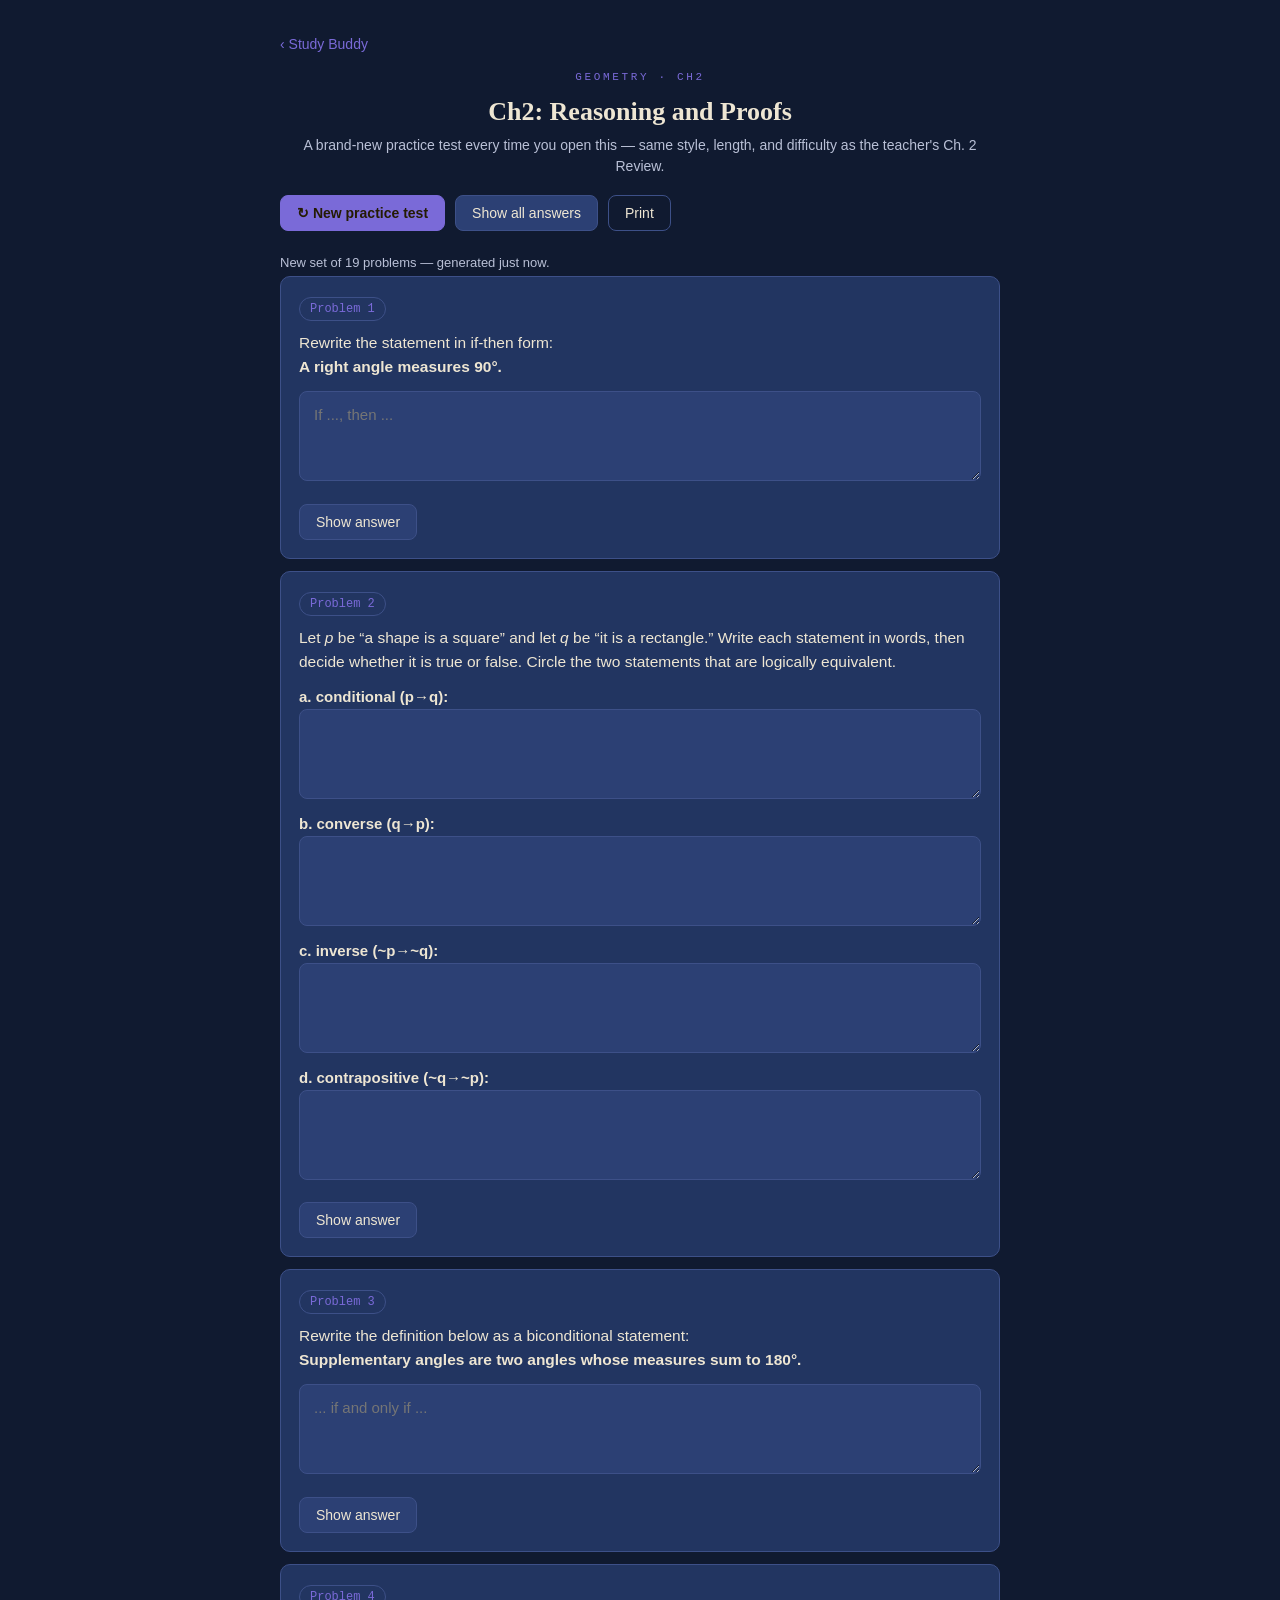
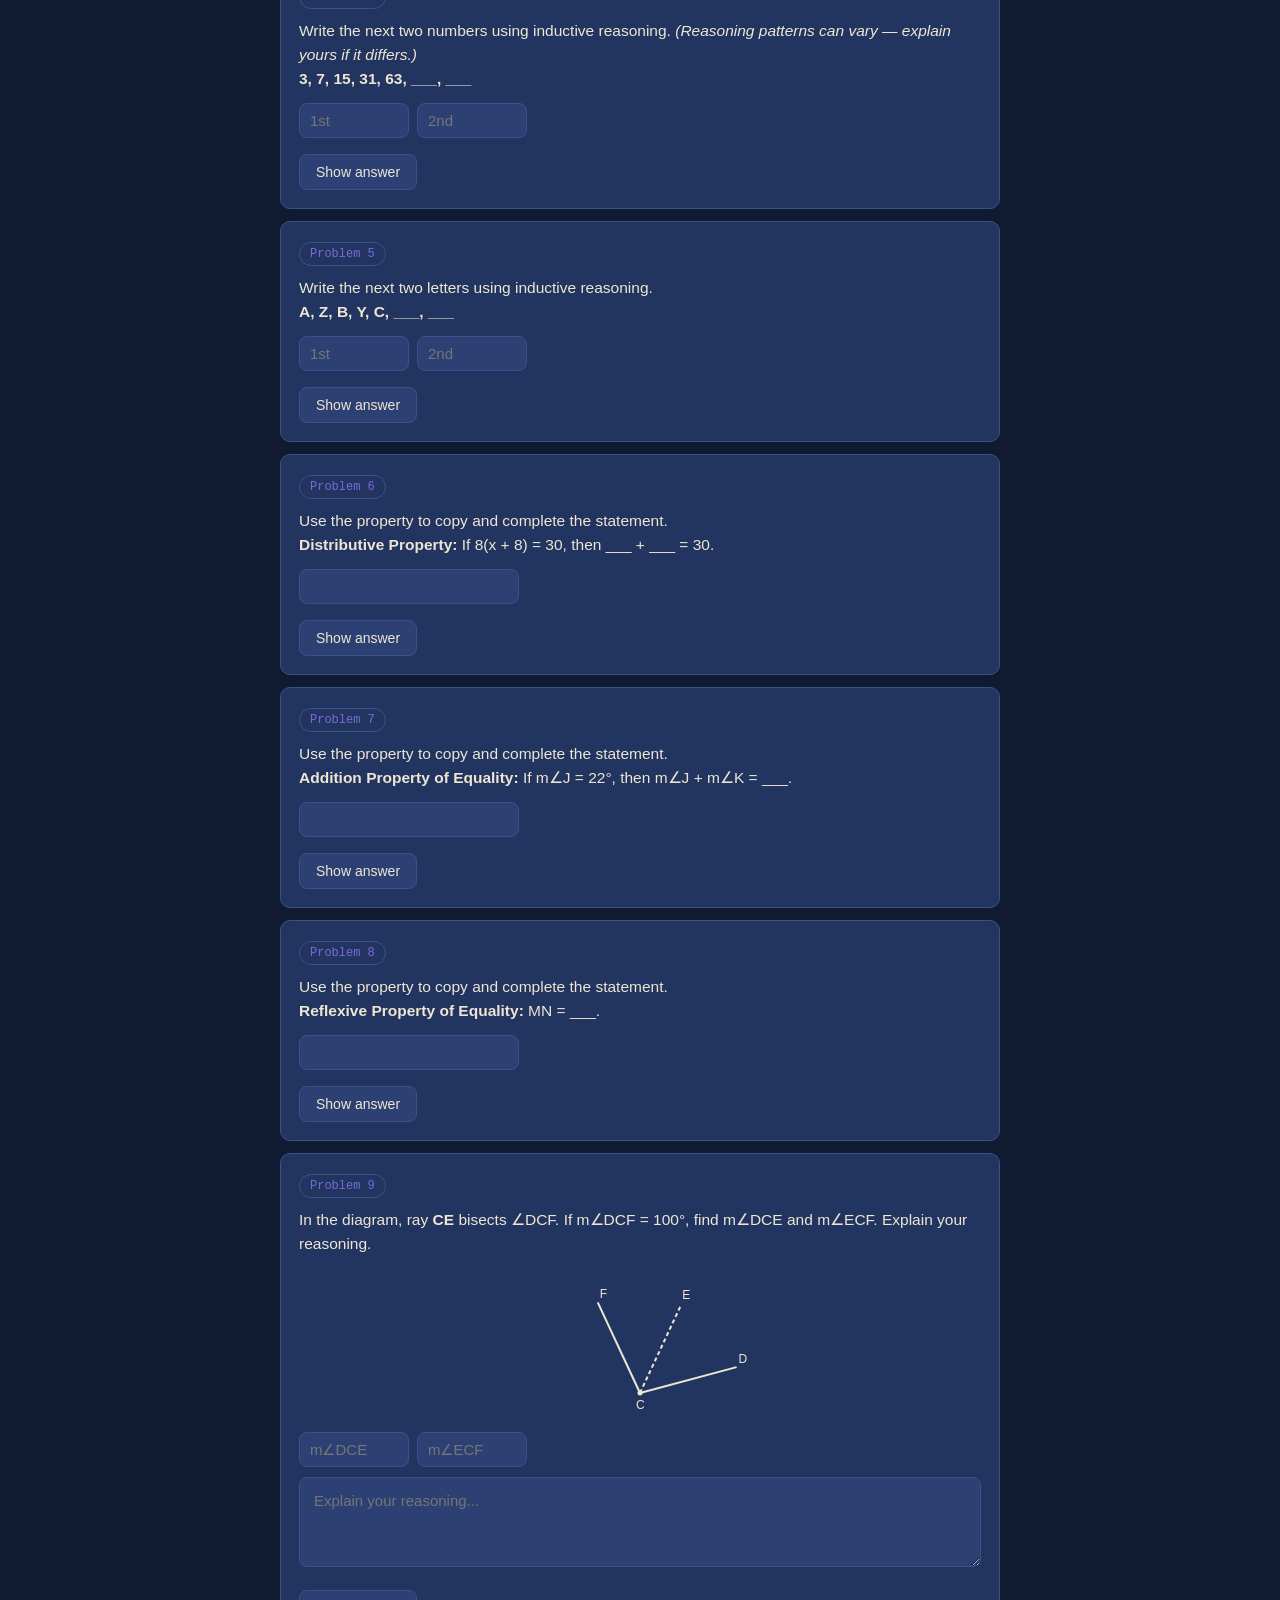
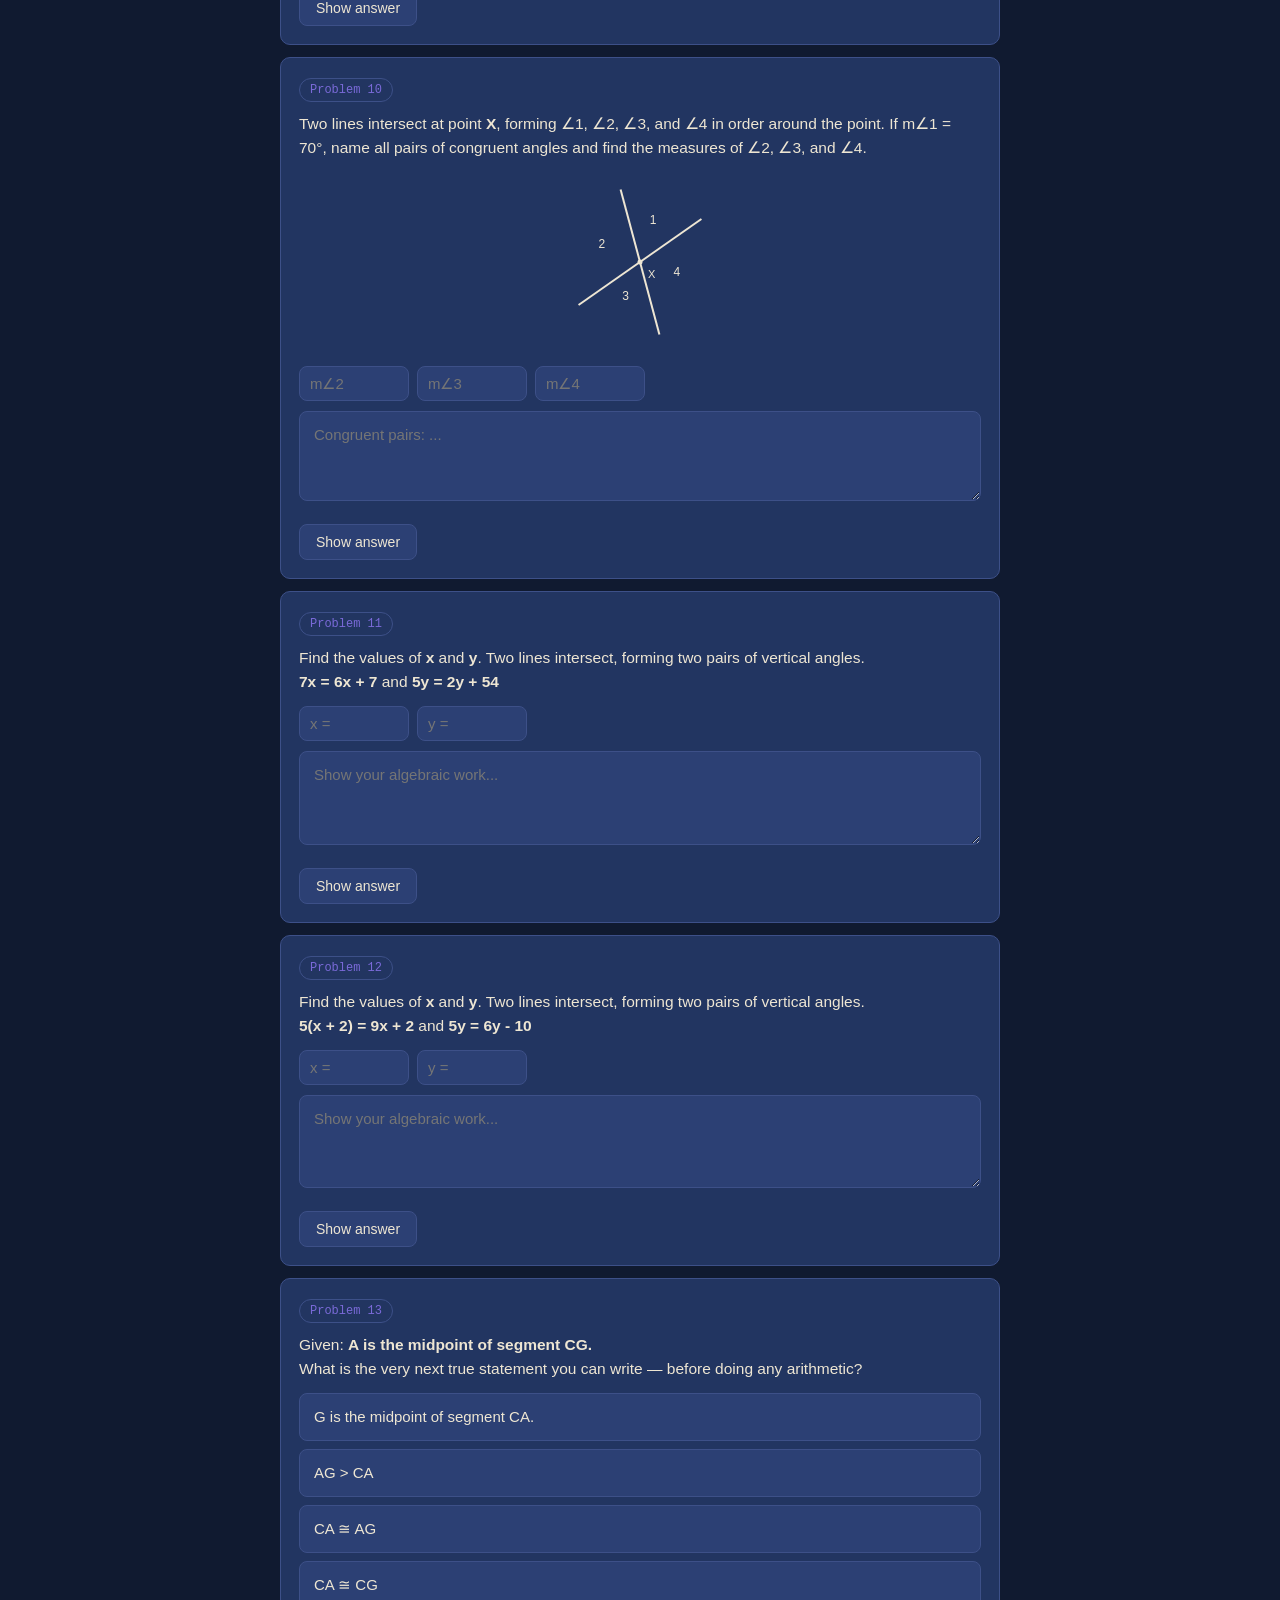
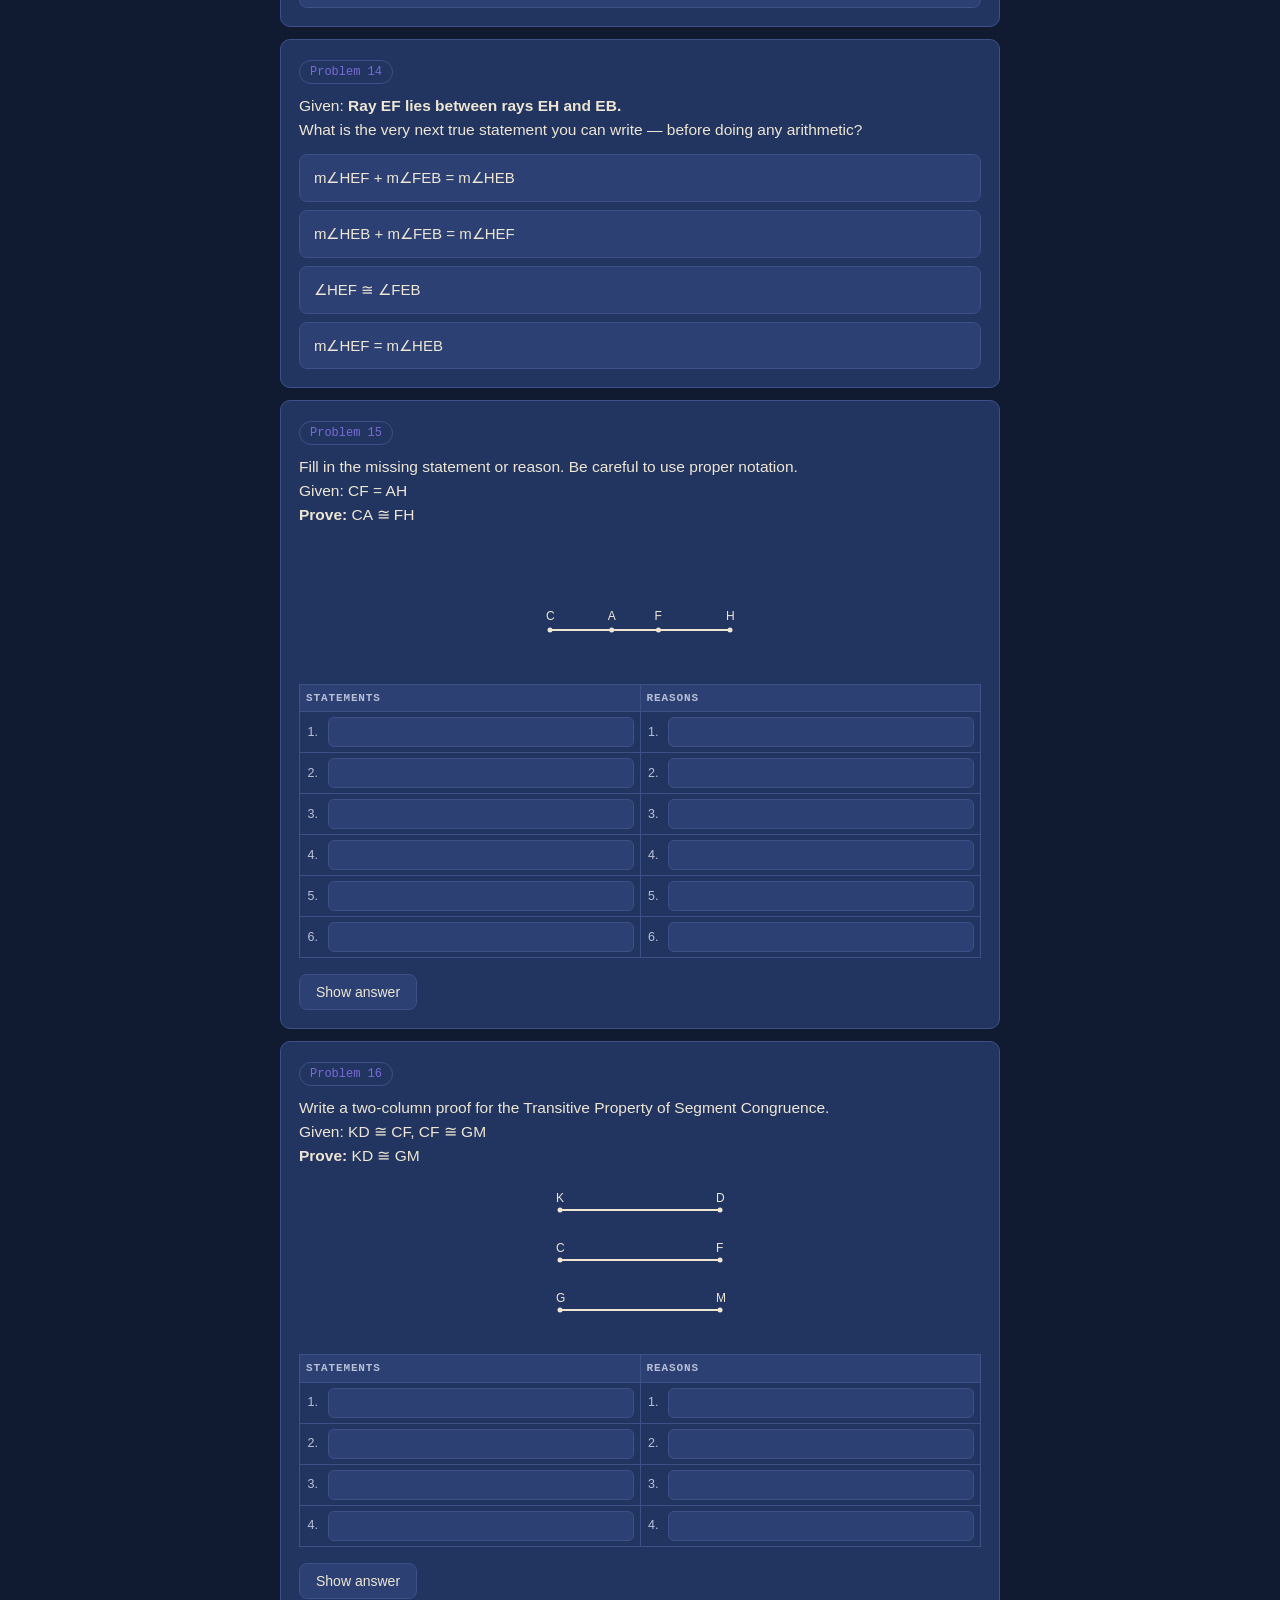
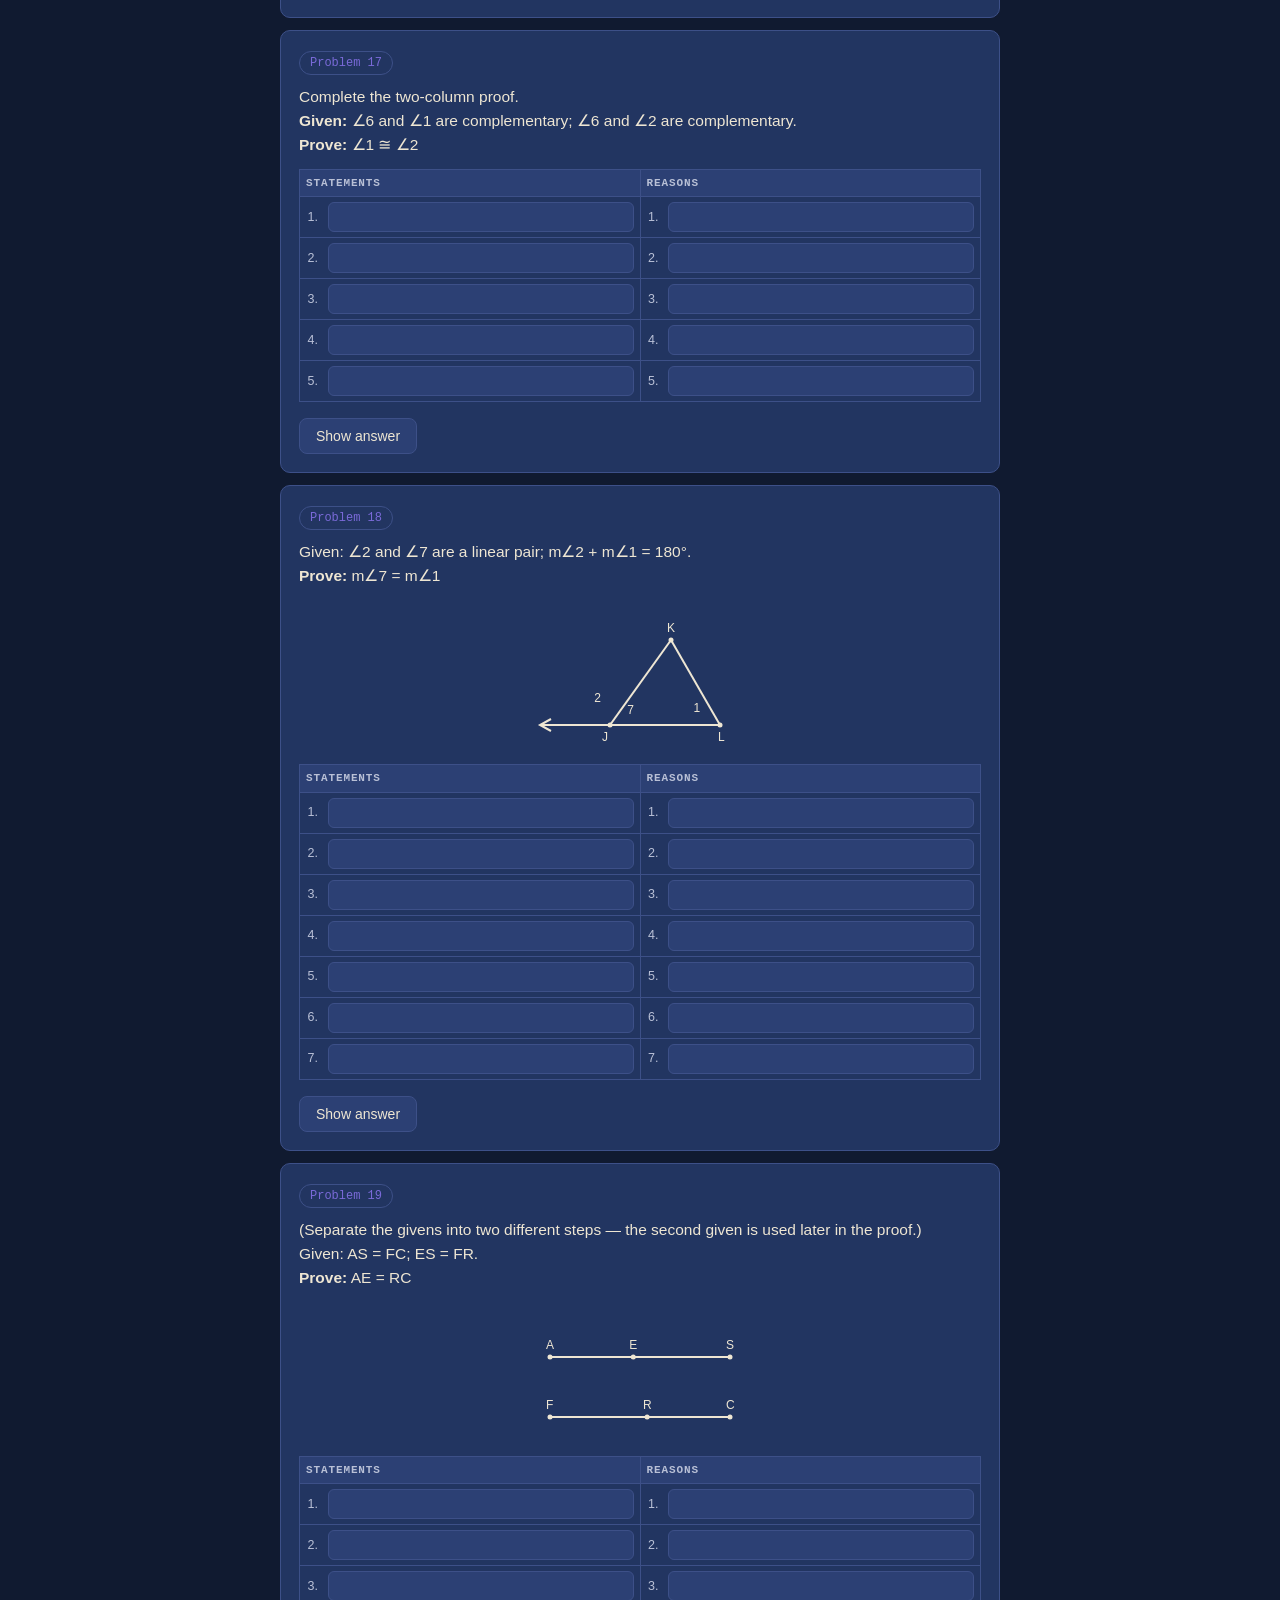
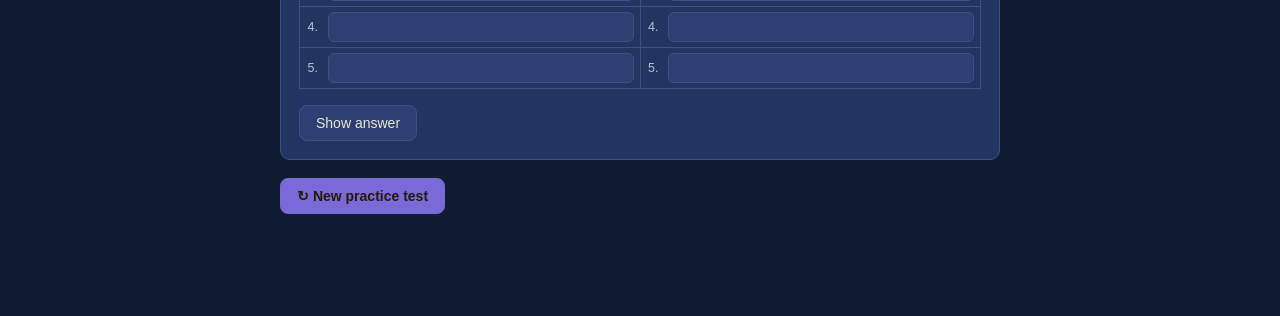
==== commit 27119845: "Add files via upload" ====
--- a/tools/geometry/ch2.html
+++ b/tools/geometry/ch2.html
@@ -1059,53 +1059,101 @@
 const DEFINITION_CHAIN = {
   rightAngle(){
     const n1 = randInt(1,9);
-    return { given: `&ang;${n1} is a right angle.`, correct: `m&ang;${n1} = 90&deg;`, reason: 'Definition of a Right Angle' };
+    return {
+      given: `&ang;${n1} is a right angle.`,
+      correct: `m&ang;${n1} = 90&deg;`,
+      reason: 'Definition of a Right Angle',
+      wrongs: [`m&ang;${n1} = 180&deg;`, `m&ang;${n1} = 45&deg;`, `&ang;${n1} is a straight angle.`]
+    };
   },
   complementary(){
     const [n1,n2] = shuffle([1,2,3,4,5,6,7,8,9]).slice(0,2);
-    return { given: `&ang;${n1} and &ang;${n2} are complementary angles.`, correct: `m&ang;${n1} + m&ang;${n2} = 90&deg;`, reason: 'Definition of Complementary Angles' };
+    return {
+      given: `&ang;${n1} and &ang;${n2} are complementary angles.`,
+      correct: `m&ang;${n1} + m&ang;${n2} = 90&deg;`,
+      reason: 'Definition of Complementary Angles',
+      wrongs: [`m&ang;${n1} + m&ang;${n2} = 180&deg;`, `&ang;${n1} &cong; &ang;${n2}`, `m&ang;${n1} = m&ang;${n2}`]
+    };
   },
   supplementary(){
     const [n1,n2] = shuffle([1,2,3,4,5,6,7,8,9]).slice(0,2);
-    return { given: `&ang;${n1} and &ang;${n2} are supplementary angles.`, correct: `m&ang;${n1} + m&ang;${n2} = 180&deg;`, reason: 'Definition of Supplementary Angles' };
+    return {
+      given: `&ang;${n1} and &ang;${n2} are supplementary angles.`,
+      correct: `m&ang;${n1} + m&ang;${n2} = 180&deg;`,
+      reason: 'Definition of Supplementary Angles',
+      wrongs: [`m&ang;${n1} + m&ang;${n2} = 90&deg;`, `&ang;${n1} &cong; &ang;${n2}`, `&ang;${n1} and &ang;${n2} are a linear pair.`]
+    };
   },
   linearPair(){
     const [n1,n2] = shuffle([1,2,3,4,5,6,7,8,9]).slice(0,2);
-    return { given: `&ang;${n1} and &ang;${n2} are a linear pair.`, correct: `&ang;${n1} and &ang;${n2} are supplementary angles.`, reason: 'Linear Pair Postulate' };
+    return {
+      given: `&ang;${n1} and &ang;${n2} are a linear pair.`,
+      correct: `&ang;${n1} and &ang;${n2} are supplementary angles.`,
+      reason: 'Linear Pair Postulate',
+      wrongs: [`m&ang;${n1} + m&ang;${n2} = 180&deg;`, `&ang;${n1} &cong; &ang;${n2}`, `m&ang;${n1} = 90&deg;`]
+    };
   },
   perpendicular(){
-    const [l1,l2] = shuffle(['AB','CD','EF','GH','JK','LM']).slice(0,2);
-    return { given: `Line ${l1} is perpendicular to line ${l2}.`, correct: `The angles formed at their intersection are right angles.`, reason: 'Definition of Perpendicular Lines' };
+    const [l1a,l1b,l2a,l2b,pX] = shuffle(['A','B','C','D','E','F','G','H','J']).slice(0,5);
+    return {
+      given: `Line ${l1a}${l1b} is perpendicular to line ${l2a}${l2b} at point ${pX}.`,
+      correct: `The angles formed at ${pX} are right angles.`,
+      reason: 'Definition of Perpendicular Lines',
+      wrongs: [`m&ang;${l1a}${pX}${l2a} = 90&deg;`, `${l1a}${pX} &cong; ${pX}${l2a}`, `Line ${l1a}${l1b} and line ${l2a}${l2b} are parallel.`]
+    };
   },
   angleBisector(){
     const [p1,pV,p2,p3] = shuffle(['A','B','C','D','E','F','G','H']).slice(0,4);
-    return { given: `Ray ${pV}${p2} bisects &ang;${p1}${pV}${p3}.`, correct: `&ang;${p1}${pV}${p2} &cong; &ang;${p2}${pV}${p3}`, reason: 'Definition of Angle Bisector' };
+    return {
+      given: `Ray ${pV}${p2} bisects &ang;${p1}${pV}${p3}.`,
+      correct: `&ang;${p1}${pV}${p2} &cong; &ang;${p2}${pV}${p3}`,
+      reason: 'Definition of Angle Bisector',
+      wrongs: [`m&ang;${p1}${pV}${p2} + m&ang;${p2}${pV}${p3} = 180&deg;`, `&ang;${p1}${pV}${p2} &cong; &ang;${p1}${pV}${p3}`, `${p1}${pV} &cong; ${pV}${p3}`]
+    };
   },
   segmentBisector(){
     const [a,m,b] = shuffle(['A','B','C','D','E','F','G','H']).slice(0,3);
-    return { given: `Point ${m} bisects segment ${a}${b}.`, correct: `${a}${m} &cong; ${m}${b}`, reason: 'Definition of Segment Bisector' };
+    return {
+      given: `Point ${m} bisects segment ${a}${b}.`,
+      correct: `${a}${m} &cong; ${m}${b}`,
+      reason: 'Definition of Segment Bisector',
+      wrongs: [`${a}${m} &cong; ${a}${b}`, `${m}${b} &gt; ${a}${m}`, `Segment ${a}${b} bisects point ${m}.`]
+    };
   },
   midpoint(){
     const [a,m,b] = shuffle(['A','B','C','D','E','F','G','H']).slice(0,3);
-    return { given: `${m} is the midpoint of segment ${a}${b}.`, correct: `${a}${m} &cong; ${m}${b}`, reason: 'Definition of Midpoint' };
+    return {
+      given: `${m} is the midpoint of segment ${a}${b}.`,
+      correct: `${a}${m} &cong; ${m}${b}`,
+      reason: 'Definition of Midpoint',
+      wrongs: [`${a}${m} &cong; ${a}${b}`, `${m}${b} &gt; ${a}${m}`, `${b} is the midpoint of segment ${a}${m}.`]
+    };
   },
   segmentAddition(){
     const [a,b,c] = shuffle(['A','B','C','D','E','F','G','H']).slice(0,3);
-    return { given: `Point ${b} is between points ${a} and ${c} on segment ${a}${c}.`, correct: `${a}${b} + ${b}${c} = ${a}${c}`, reason: 'Segment Addition Postulate' };
+    return {
+      given: `Point ${b} is between points ${a} and ${c} on segment ${a}${c}.`,
+      correct: `${a}${b} + ${b}${c} = ${a}${c}`,
+      reason: 'Segment Addition Postulate',
+      wrongs: [`${a}${b} &cong; ${b}${c}`, `${a}${c} + ${b}${c} = ${a}${b}`, `${a}${b} = ${a}${c}`]
+    };
   },
   angleAddition(){
     const [a,b,c,d] = shuffle(['A','B','C','D','E','F','G','H']).slice(0,4);
-    return { given: `Ray ${b}${d} lies between rays ${b}${a} and ${b}${c}.`, correct: `m&ang;${a}${b}${d} + m&ang;${d}${b}${c} = m&ang;${a}${b}${c}`, reason: 'Angle Addition Postulate' };
+    return {
+      given: `Ray ${b}${d} lies between rays ${b}${a} and ${b}${c}.`,
+      correct: `m&ang;${a}${b}${d} + m&ang;${d}${b}${c} = m&ang;${a}${b}${c}`,
+      reason: 'Angle Addition Postulate',
+      wrongs: [`&ang;${a}${b}${d} &cong; &ang;${d}${b}${c}`, `m&ang;${a}${b}${c} + m&ang;${d}${b}${c} = m&ang;${a}${b}${d}`, `m&ang;${a}${b}${d} = m&ang;${a}${b}${c}`]
+    };
   }
 };
 
 function genProblemFirstStepMC(n){
-  const keys = shuffle(Object.keys(DEFINITION_CHAIN));
-  const correctKey = keys[0];
-  const distractorKeys = keys.slice(1,4);
-  const item = DEFINITION_CHAIN[correctKey]();
-  const distractors = distractorKeys.map(k => DEFINITION_CHAIN[k]().correct);
-  const options = shuffle([item.correct, ...distractors]);
+  const keys = Object.keys(DEFINITION_CHAIN);
+  const key = pick(keys);
+  const item = DEFINITION_CHAIN[key]();
+  const options = shuffle([item.correct, ...item.wrongs]);
   const correctIndex = options.indexOf(item.correct);
   return {
     number: n,
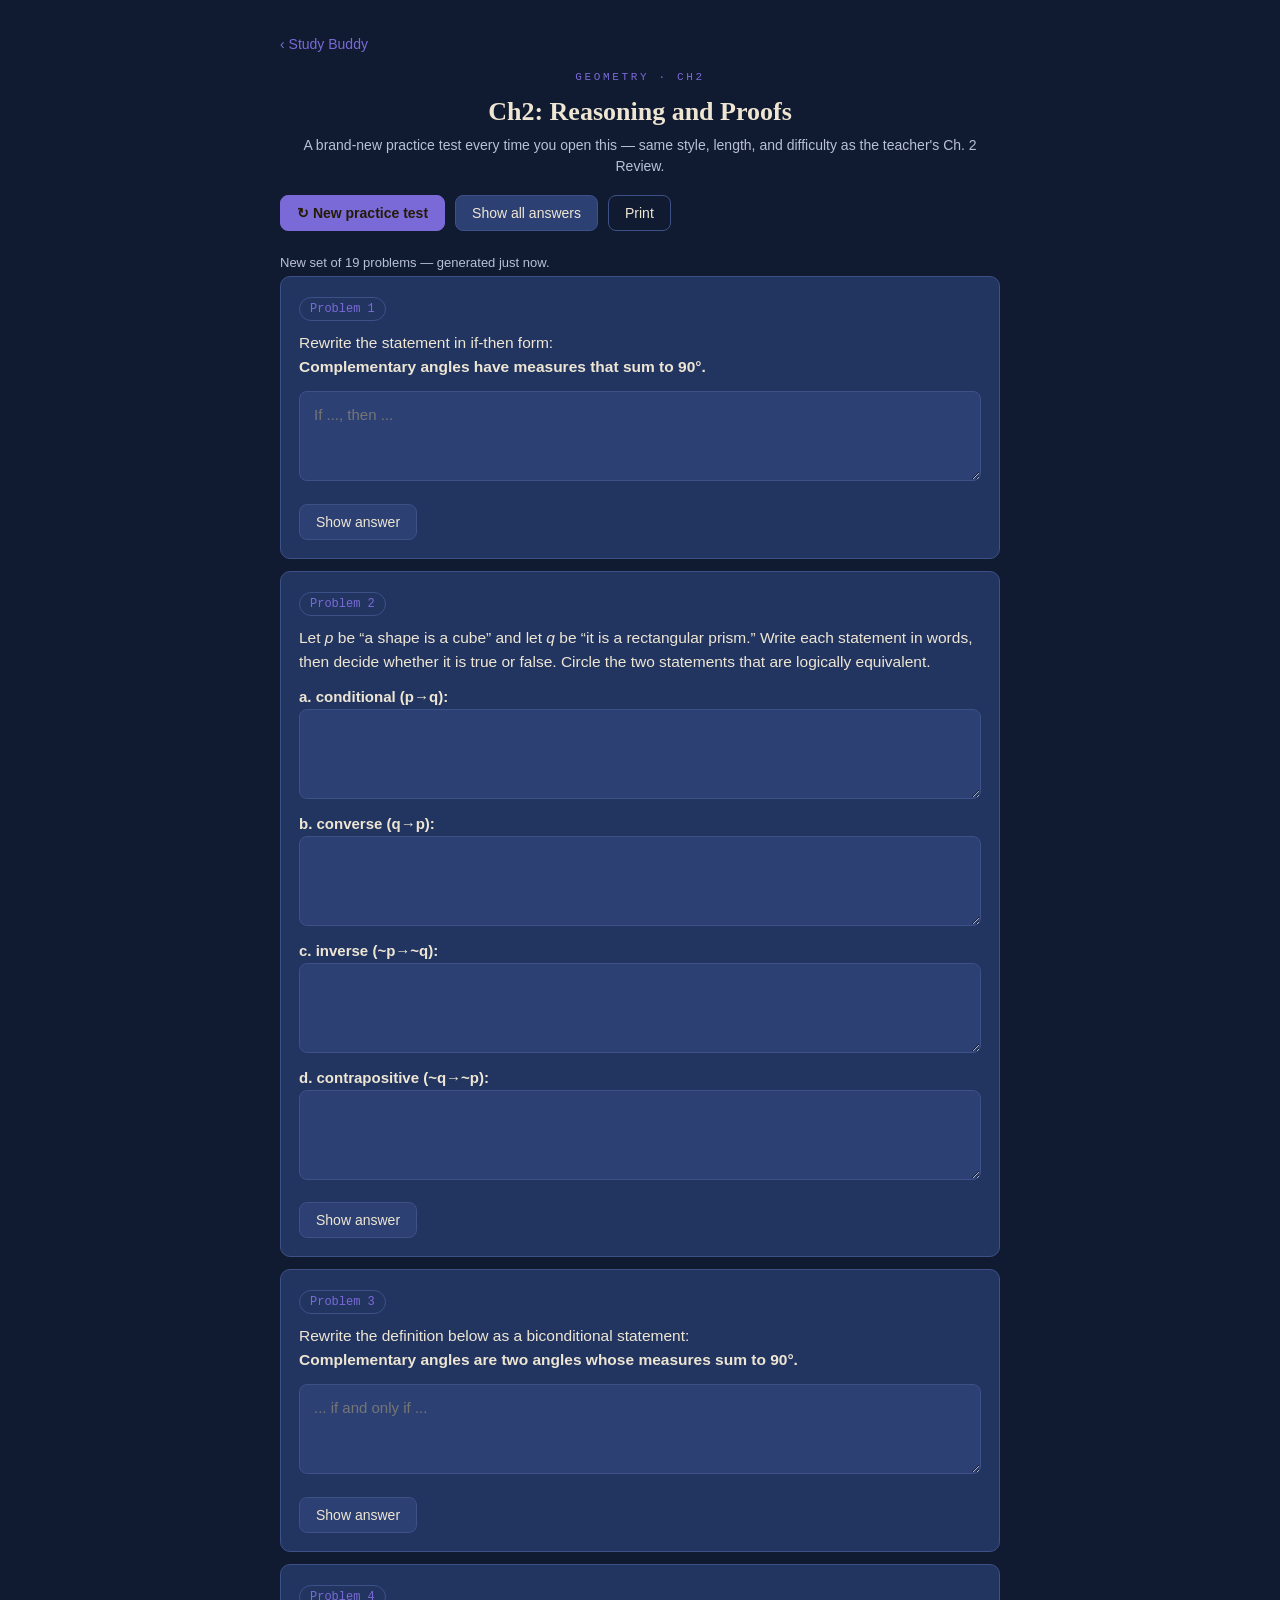
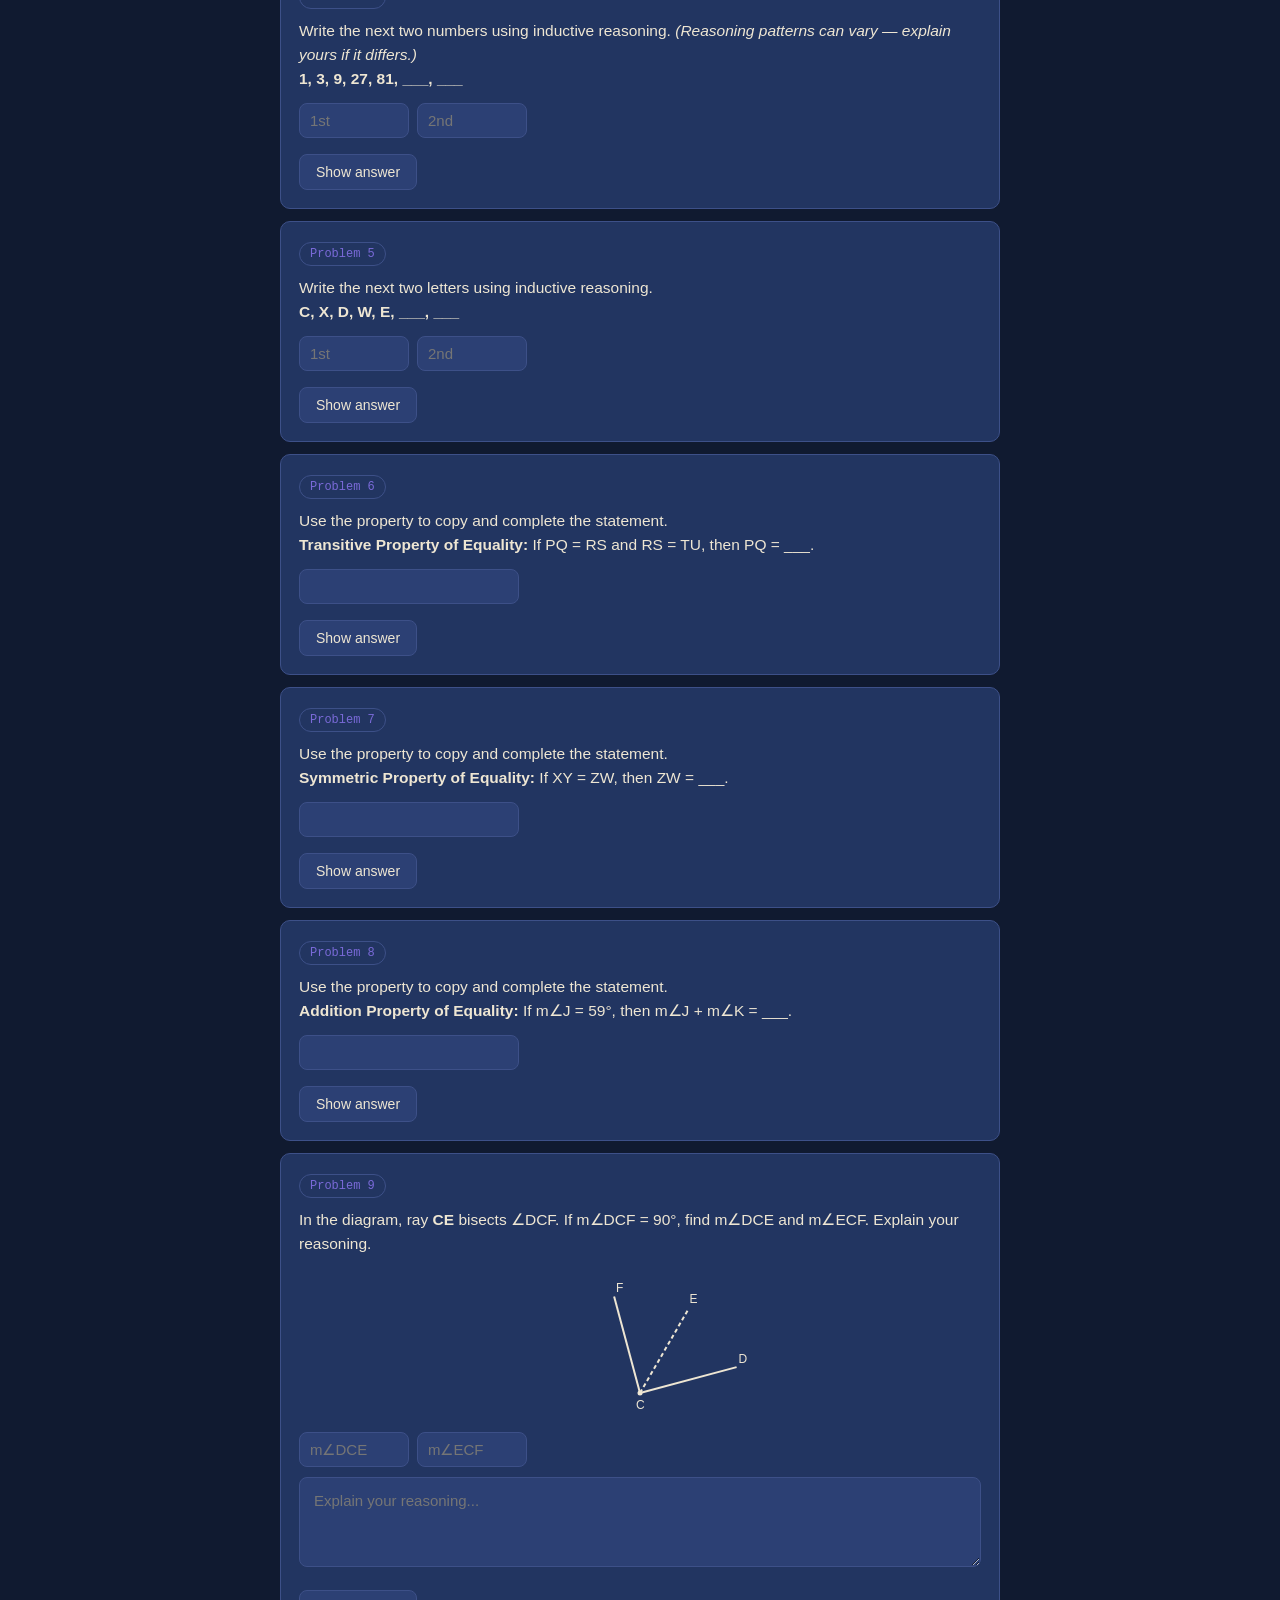
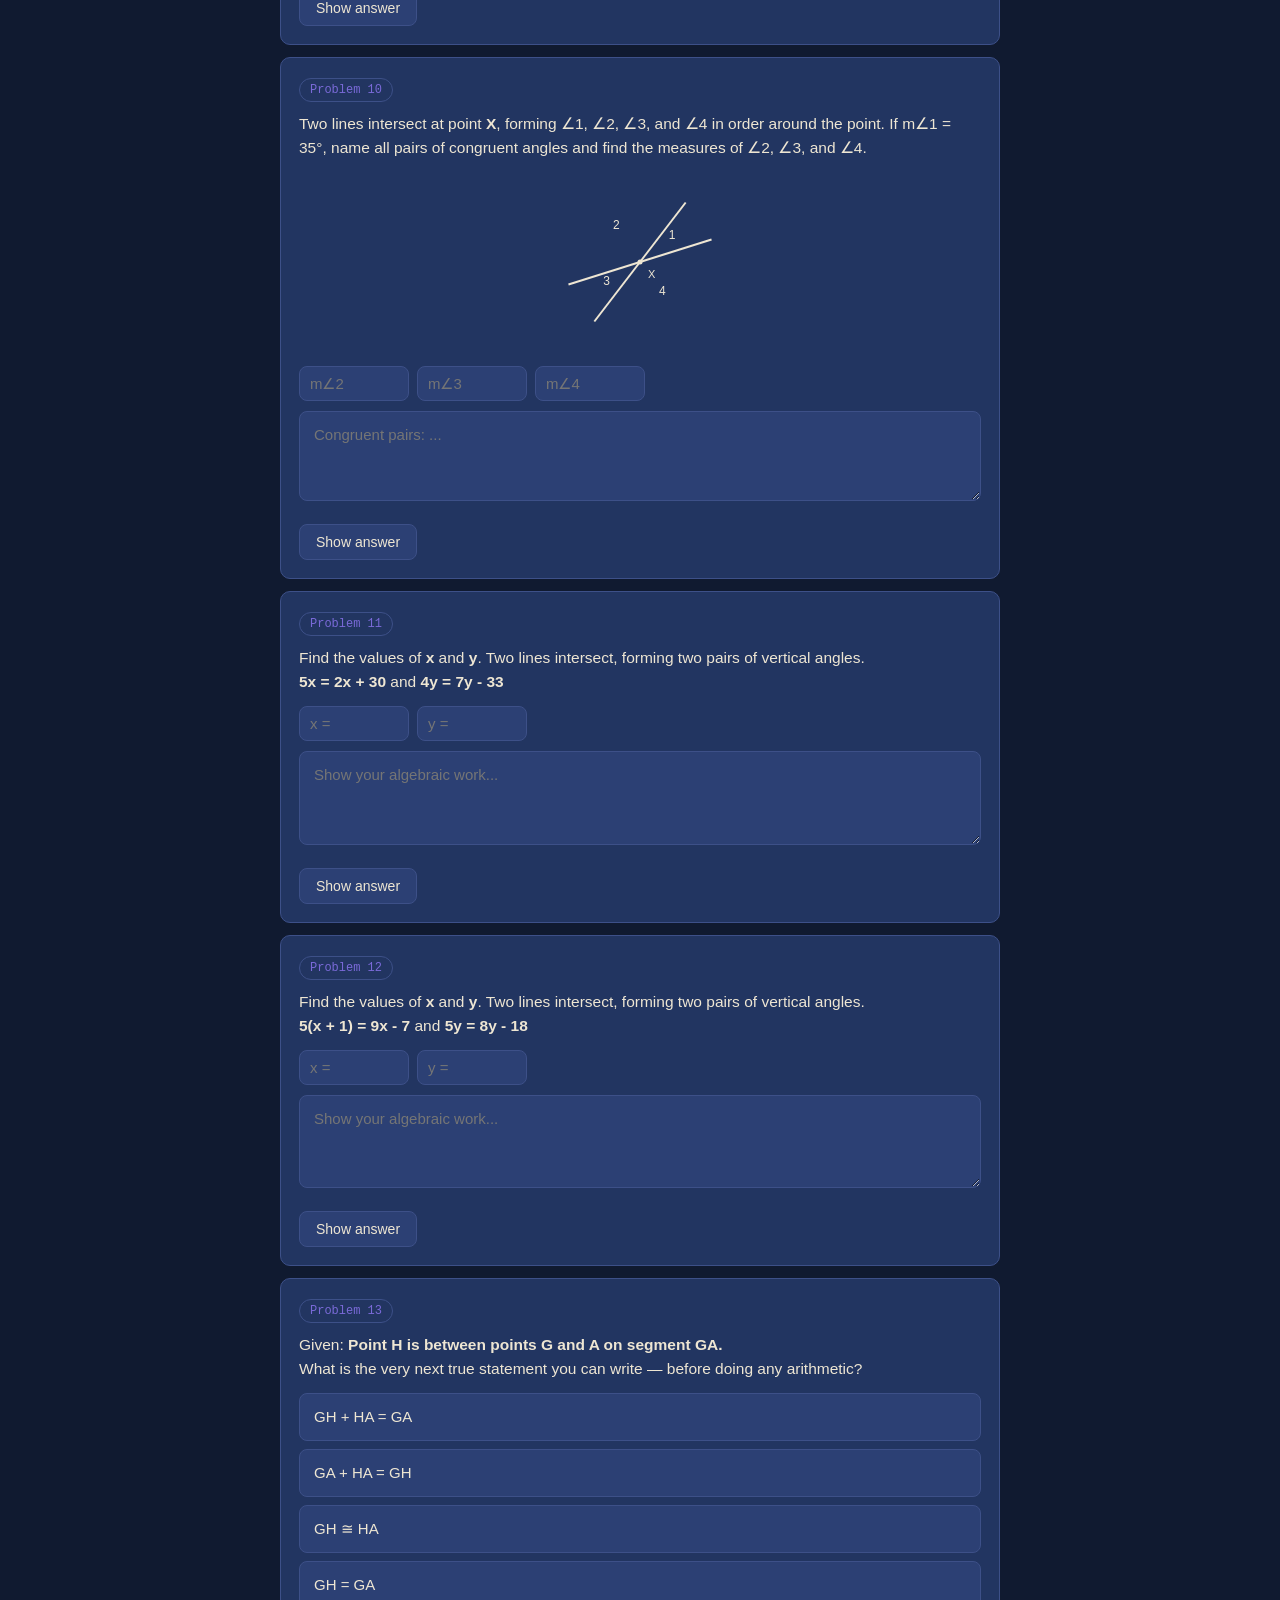
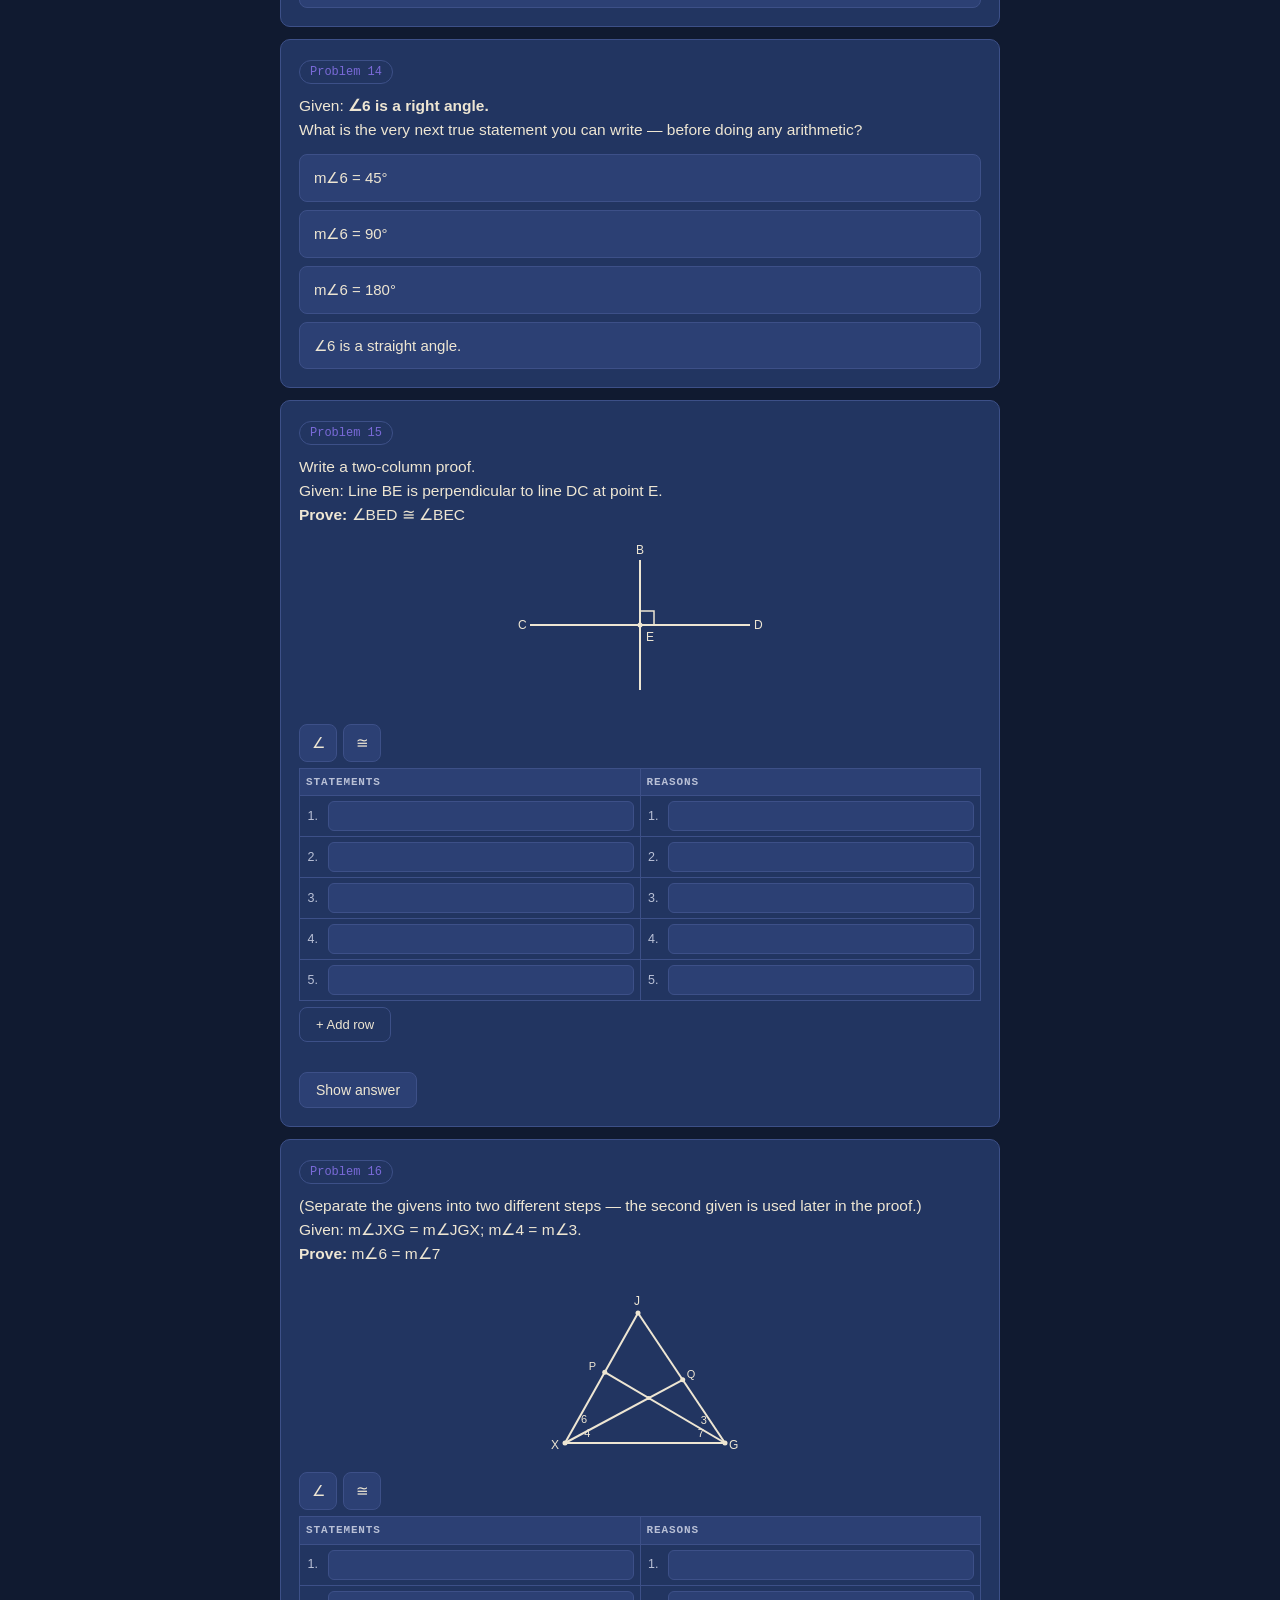
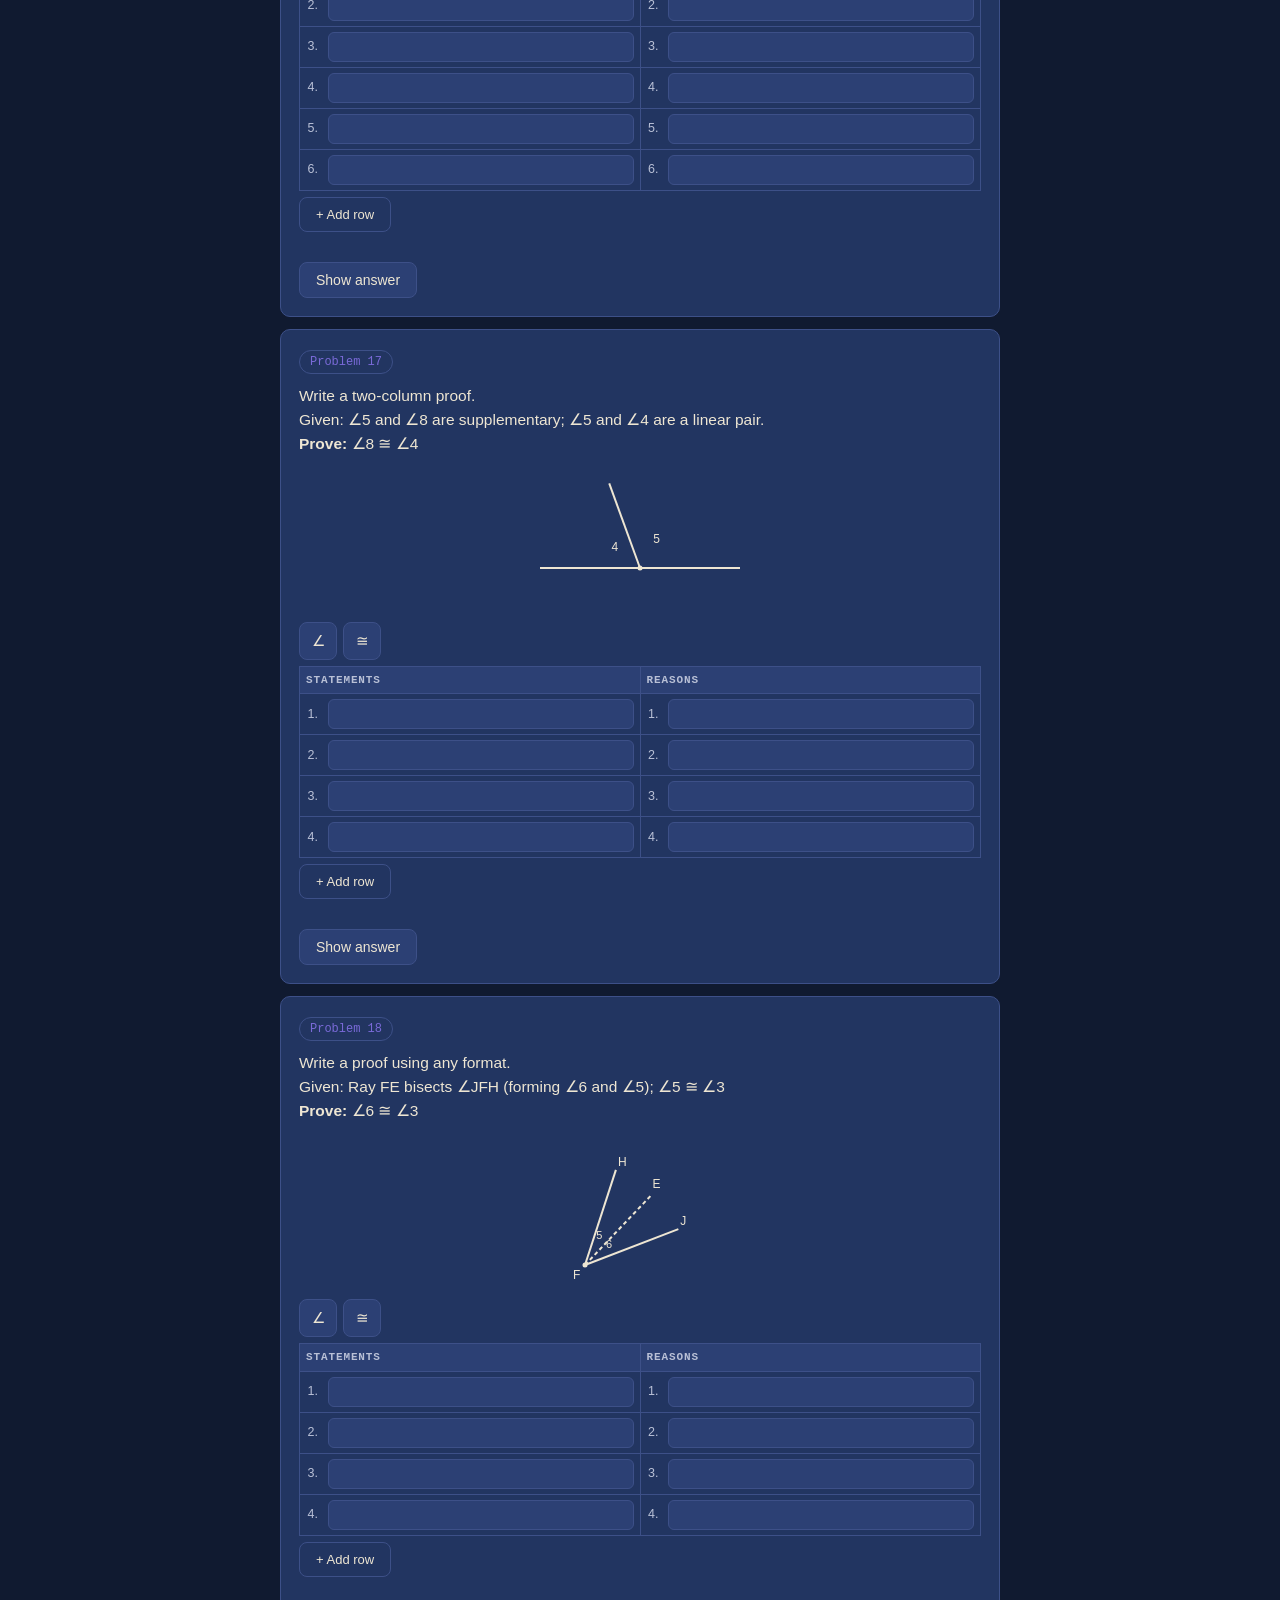
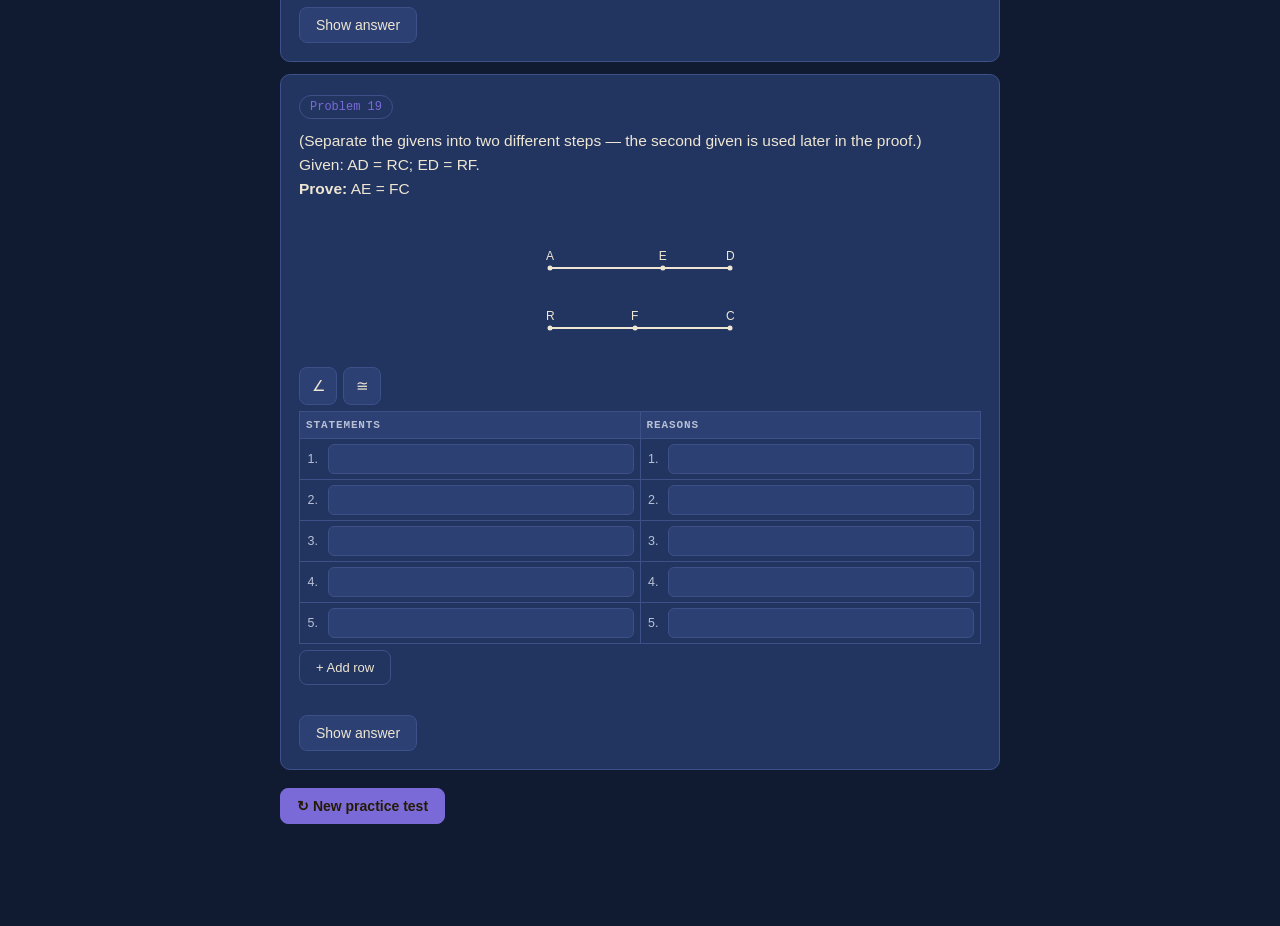
==== commit b64f2f79: "Add files via upload" ====
--- a/tools/geometry/ch2.html
+++ b/tools/geometry/ch2.html
@@ -25,9 +25,15 @@
   .model-answer ol{ margin:6px 0 0; padding-left:20px; }
   .model-answer li{ margin-bottom:4px; }
   .proof-table{ width:100%; border-collapse:collapse; font-size:14px; margin-top:6px; }
+  /* Notation color-coding in revealed answers: blue = measure/equality (m∠, =),
+     green = object/congruence (∠, ≅). Chosen for contrast against the model-answer
+     box's dark green background (#20402f), not just "any blue/green". */
+  .notation-blue{ color:#7cc4ff; font-weight:600; }
+  .notation-green{ color:#5ee6a0; font-weight:600; }
   .proof-table th, .proof-table td{ border:1px solid var(--rule); padding:6px 8px; text-align:left; vertical-align:top; }
   .proof-table th{ background:var(--panel-2); font-family:var(--font-mono); font-size:11px; letter-spacing:0.08em; text-transform:uppercase; color:var(--ink-dim); }
   .blank-proof-table{ width:100%; border-collapse:collapse; font-size:14px; margin:6px 0 4px; }
+  .add-row-btn{ margin:2px 0 14px; font-size:13px; }
   .blank-proof-table th, .blank-proof-table td{ border:1px solid var(--rule); padding:5px 6px; vertical-align:middle; }
   .blank-proof-table th{ background:var(--panel-2); font-family:var(--font-mono); font-size:11px; letter-spacing:0.08em; text-transform:uppercase; color:var(--ink-dim); text-align:left; }
   .blank-proof-table td.rownum{ width:22px; text-align:center; color:var(--ink-dim); font-size:12.5px; border-right:none; padding-right:2px; }
@@ -166,25 +172,44 @@
 }
 
 /* ---------------------------------------------------------------------------
-   Shared helper: a blank fill-in Statements/Reasons table. She starts from a
+   Shared helpers: a blank fill-in Statements/Reasons table. She starts from a
    clean sheet — the prompt only ever states Given/Prove, never a partial
    answer — and can check her completed proof against the model answer via
    the Show answer button (added by render(), same as every other problem).
-   --------------------------------------------------------------------------- */
+   Every table gets a unique id (for the "add row" button to target) and an
+   accent-row of symbol buttons (&ang; / &cong;) matching the Spanish tool's
+   existing accent-key pattern, so she never has to hunt for these symbols.
+   --------------------------------------------------------------------------- */
+let PROOF_TABLE_COUNTER = 0;
+
+function proofSymbolRow(){
+  return `<div class="accent-row">
+    <button type="button" class="accent-key" data-symbol="&ang;" title="Insert angle symbol">&ang;</button>
+    <button type="button" class="accent-key" data-symbol="&cong;" title="Insert congruent symbol">&cong;</button>
+  </div>`;
+}
+
+function proofRowHtml(i){
+  return `<tr>
+    <td class="rownum">${i}.</td>
+    <td class="statement"><input type="text" aria-label="Statement ${i}"></td>
+    <td class="rownum">${i}.</td>
+    <td class="statement"><input type="text" aria-label="Reason ${i}"></td>
+  </tr>`;
+}
+
 function blankProofTable(rows){
+  const tableId = 'proof-table-' + (++PROOF_TABLE_COUNTER);
   let rowsHtml = '';
   for (let i = 1; i <= rows; i++){
-    rowsHtml += `<tr>
-      <td class="rownum">${i}.</td>
-      <td class="statement"><input type="text" aria-label="Statement ${i}"></td>
-      <td class="rownum">${i}.</td>
-      <td class="statement"><input type="text" aria-label="Reason ${i}"></td>
-    </tr>`;
-  }
-  return `<table class="blank-proof-table">
+    rowsHtml += proofRowHtml(i);
+  }
+  return `${proofSymbolRow()}
+  <table class="blank-proof-table" id="${tableId}">
     <tr><th colspan="2">Statements</th><th colspan="2">Reasons</th></tr>
     ${rowsHtml}
-  </table>`;
+  </table>
+  <button type="button" class="btn btn-ghost add-row-btn" data-table="${tableId}">+ Add row</button>`;
 }
 
 /* ---------------------------------------------------------------------------
@@ -195,6 +220,7 @@
    proof from scratch: recognizing *why* each step follows, given the *what*.
    --------------------------------------------------------------------------- */
 function reasonsOnlyProofTable(statements){
+  const tableId = 'proof-table-' + (++PROOF_TABLE_COUNTER);
   let rowsHtml = '';
   statements.forEach((s, i) => {
     rowsHtml += `<tr>
@@ -204,10 +230,12 @@
       <td class="statement"><input type="text" aria-label="Reason ${i+1}"></td>
     </tr>`;
   });
-  return `<table class="blank-proof-table">
+  return `${proofSymbolRow()}
+  <table class="blank-proof-table" id="${tableId}">
     <tr><th colspan="2">Statements</th><th colspan="2">Reasons</th></tr>
     ${rowsHtml}
-  </table>`;
+  </table>
+  <button type="button" class="btn btn-ghost add-row-btn" data-table="${tableId}">+ Add row</button>`;
 }
 
 /* ---------------------------------------------------------------------------
@@ -1281,7 +1309,91 @@
   return nonProofProblems.concat(proofProblems);
 }
 
+// Symbol-insert buttons (&ang; / &cong;) work on whichever proof-table input
+// she last focused, so they stay usable even after rows are added dynamically.
+let lastFocusedInput = null;
+document.addEventListener('focusin', (e) => {
+  if (e.target.matches && e.target.matches('.blank-proof-table input')){
+    lastFocusedInput = e.target;
+  }
+});
+
+function insertSymbol(symbol){
+  const el = lastFocusedInput;
+  if (!el || !document.contains(el)) return;
+  const start = el.selectionStart ?? el.value.length;
+  const end = el.selectionEnd ?? el.value.length;
+  el.value = el.value.slice(0, start) + symbol + el.value.slice(end);
+  const newPos = start + symbol.length;
+  el.setSelectionRange(newPos, newPos);
+  el.focus();
+}
+
+/* ---------------------------------------------------------------------------
+   Notation self-check (dev safety net, invisible to the student).
+   Geometry notation has a precise 4-way distinction that's easy to blur when
+   templates get edited later: ∠X (an angle, an object) only ever pairs with
+   ≅; m∠X (its measure, a number) only ever pairs with =. Same idea for
+   segments, though segments legitimately use "=" for lengths OR "≅" for the
+   segments-as-objects, so we only flag the genuinely-impossible angle cases.
+   This scans every generated problem's text and warns in the console (never
+   shown to the student) if a future edit ever reintroduces the mix-up.
+   --------------------------------------------------------------------------- */
+/* ---------------------------------------------------------------------------
+   Color-code notation in revealed answers: blue for "measure of angle" (m∠)
+   and "equal" (=) — these pair up, since measures are numbers compared with
+   equals; green for "angle" (∠) and "congruent" (≅) — these pair up too,
+   since congruence relates the angle/segment objects themselves. Only text
+   content gets touched (never inside a tag like class="proof-table"), so
+   this is safe to run on any modelHtml.
+   --------------------------------------------------------------------------- */
+function colorizeNotation(html){
+  if (!html) return html;
+  return html.replace(/<[^>]*>|[^<]+/g, (segment) => {
+    if (segment.startsWith('<')) return segment;
+    return segment.replace(/m&ang;|&ang;|&cong;|=/g, (sym) => {
+      if (sym === 'm&ang;') return '<span class="notation-blue">m&ang;</span>';
+      if (sym === '&ang;') return '<span class="notation-green">&ang;</span>';
+      if (sym === '&cong;') return '<span class="notation-green">&cong;</span>';
+      if (sym === '=') return '<span class="notation-blue">=</span>';
+      return sym;
+    });
+  });
+}
+
+function auditNotation(problems){
+  const issues = [];
+  function scan(text, where){
+    if (!text) return;
+    for (let i = 0; i < text.length; i++){
+      if (text.startsWith('&ang;', i)){
+        const precededByM = text[i-1] === 'm';
+        let j = i + 5;
+        // skip over one or more ${...} template-expansion results or plain label chars
+        while (j < text.length && /[A-Za-z0-9]/.test(text[j])) j++;
+        const rest = text.slice(j).replace(/^\s+/, '');
+        if (!precededByM && rest.startsWith('=') && !rest.startsWith('==')){
+          issues.push(where + ': "∠" (object) used with "=" — should be "m∠" or "≅"');
+        }
+        if (precededByM && rest.startsWith('&cong;')){
+          issues.push(where + ': "m∠" (measure) used with "≅" — should be "="');
+        }
+      }
+    }
+  }
+  problems.forEach(p => {
+    scan(p.prompt, 'Problem ' + p.number + ' prompt');
+    scan(p.modelHtml, 'Problem ' + p.number + ' model answer');
+    if (p.options) p.options.forEach((o, i) => scan(o, 'Problem ' + p.number + ' option ' + i));
+  });
+  if (issues.length){
+    console.warn('[notation self-check] Found ' + issues.length + ' issue(s):');
+    issues.forEach(i => console.warn('  - ' + i));
+  }
+}
+
 function render(problems){
+  auditNotation(problems);
   const container = document.getElementById('test');
   container.innerHTML = problems.map(p => {
     if (p.type === 'mc'){
@@ -1307,7 +1419,7 @@
       </div>
       <div class="model-answer" id="model-${p.number}">
         <p class="ma-tag">Model answer</p>
-        ${p.modelHtml}
+        ${colorizeNotation(p.modelHtml)}
       </div>
     </div>
   `;
@@ -1344,6 +1456,19 @@
     });
   });
 
+  container.querySelectorAll('.add-row-btn').forEach(btn => {
+    btn.addEventListener('click', () => {
+      const table = document.getElementById(btn.getAttribute('data-table'));
+      const nextNum = table.querySelectorAll('tr').length; // header row + N existing rows = next row number
+      table.insertAdjacentHTML('beforeend', proofRowHtml(nextNum));
+    });
+  });
+
+  container.querySelectorAll('.accent-key').forEach(btn => {
+    btn.addEventListener('click', () => insertSymbol(btn.getAttribute('data-symbol')));
+  });
+
+  lastFocusedInput = null;
   document.getElementById('testMeta').textContent =
     'New set of ' + problems.length + ' problems — generated just now.';
 }
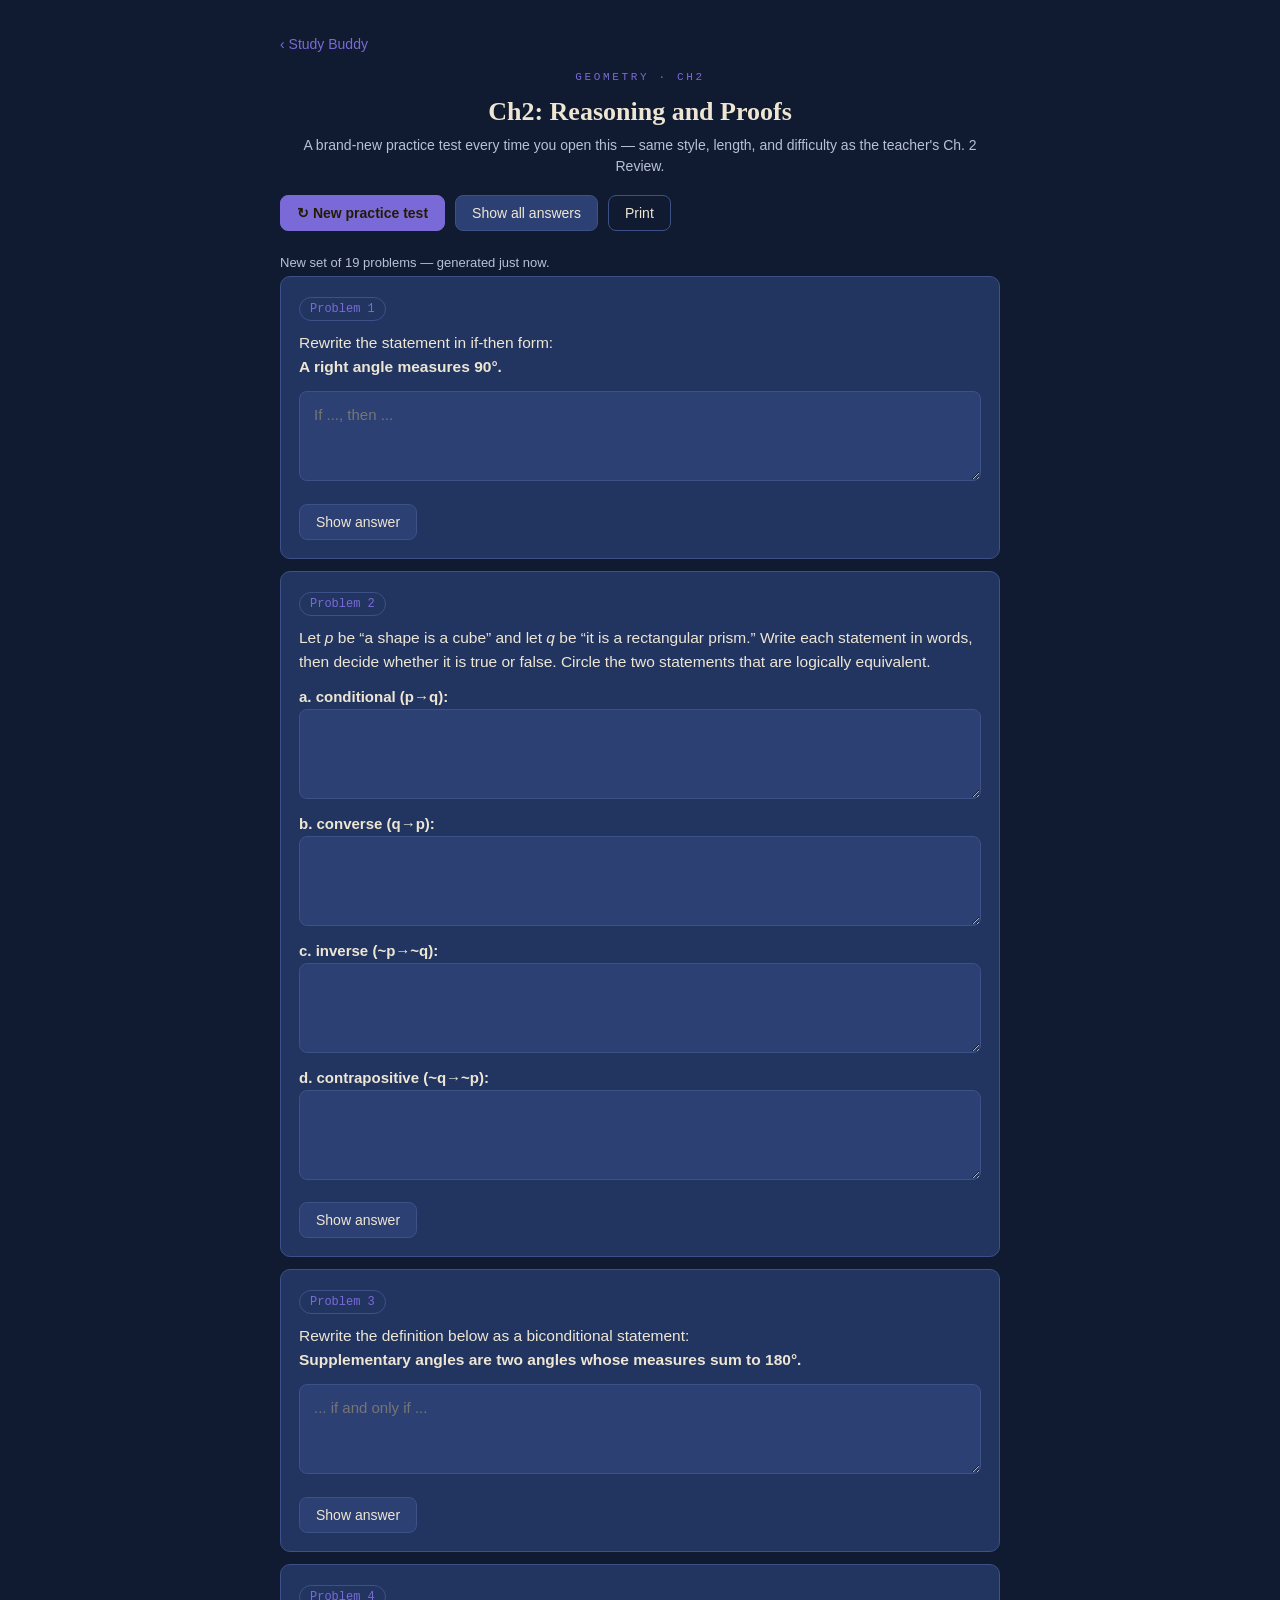
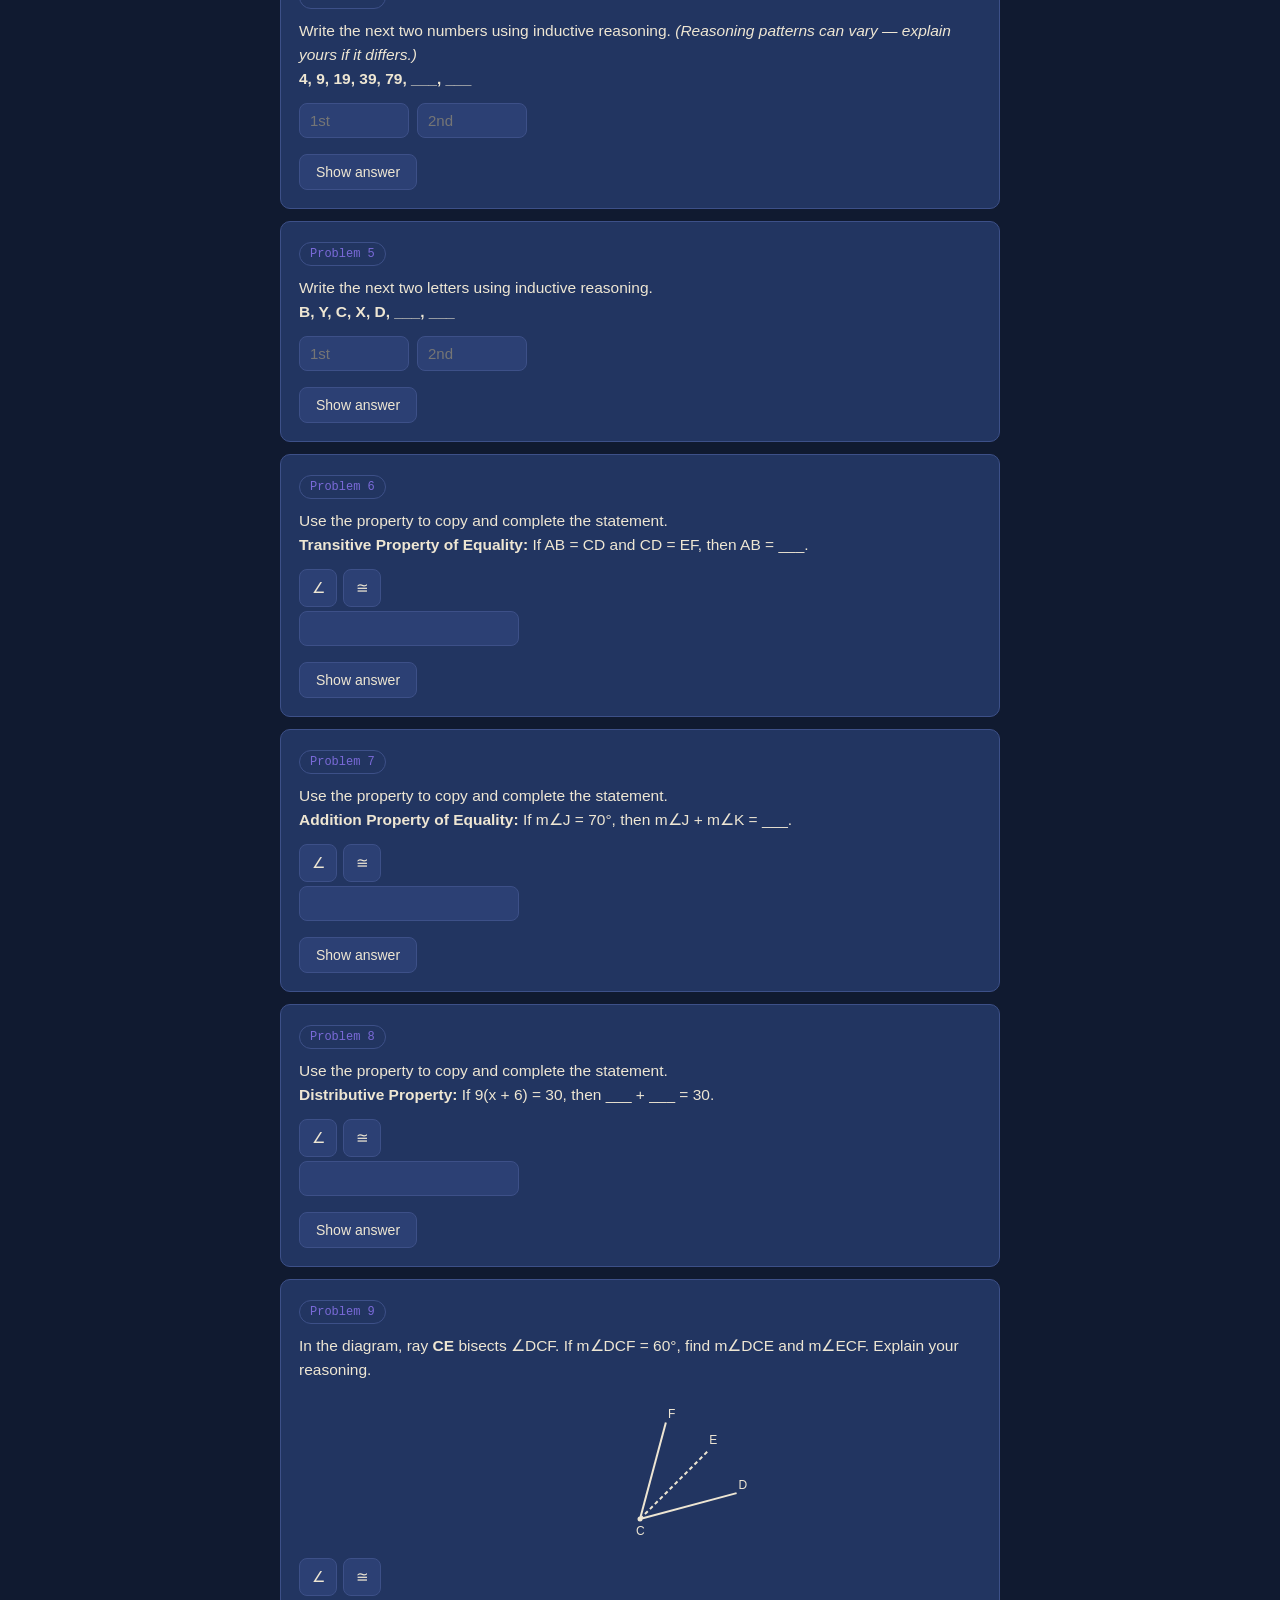
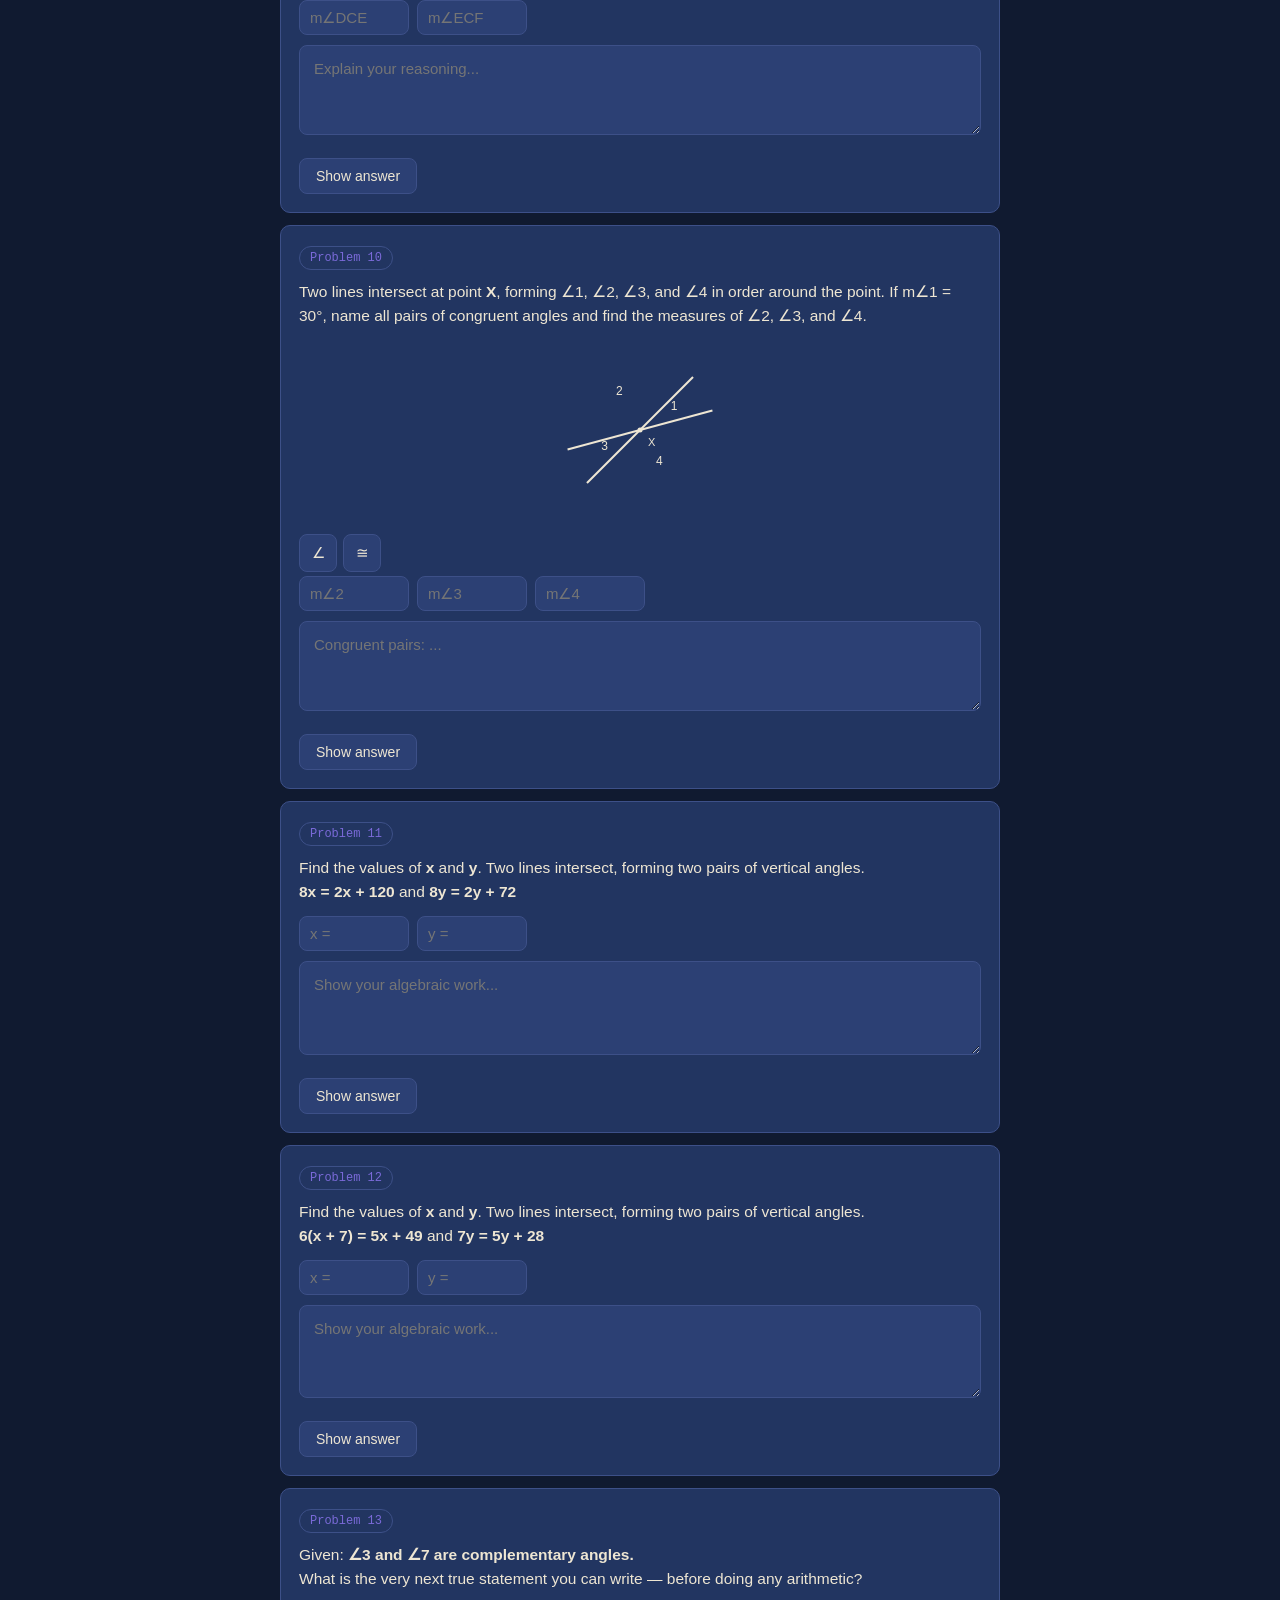
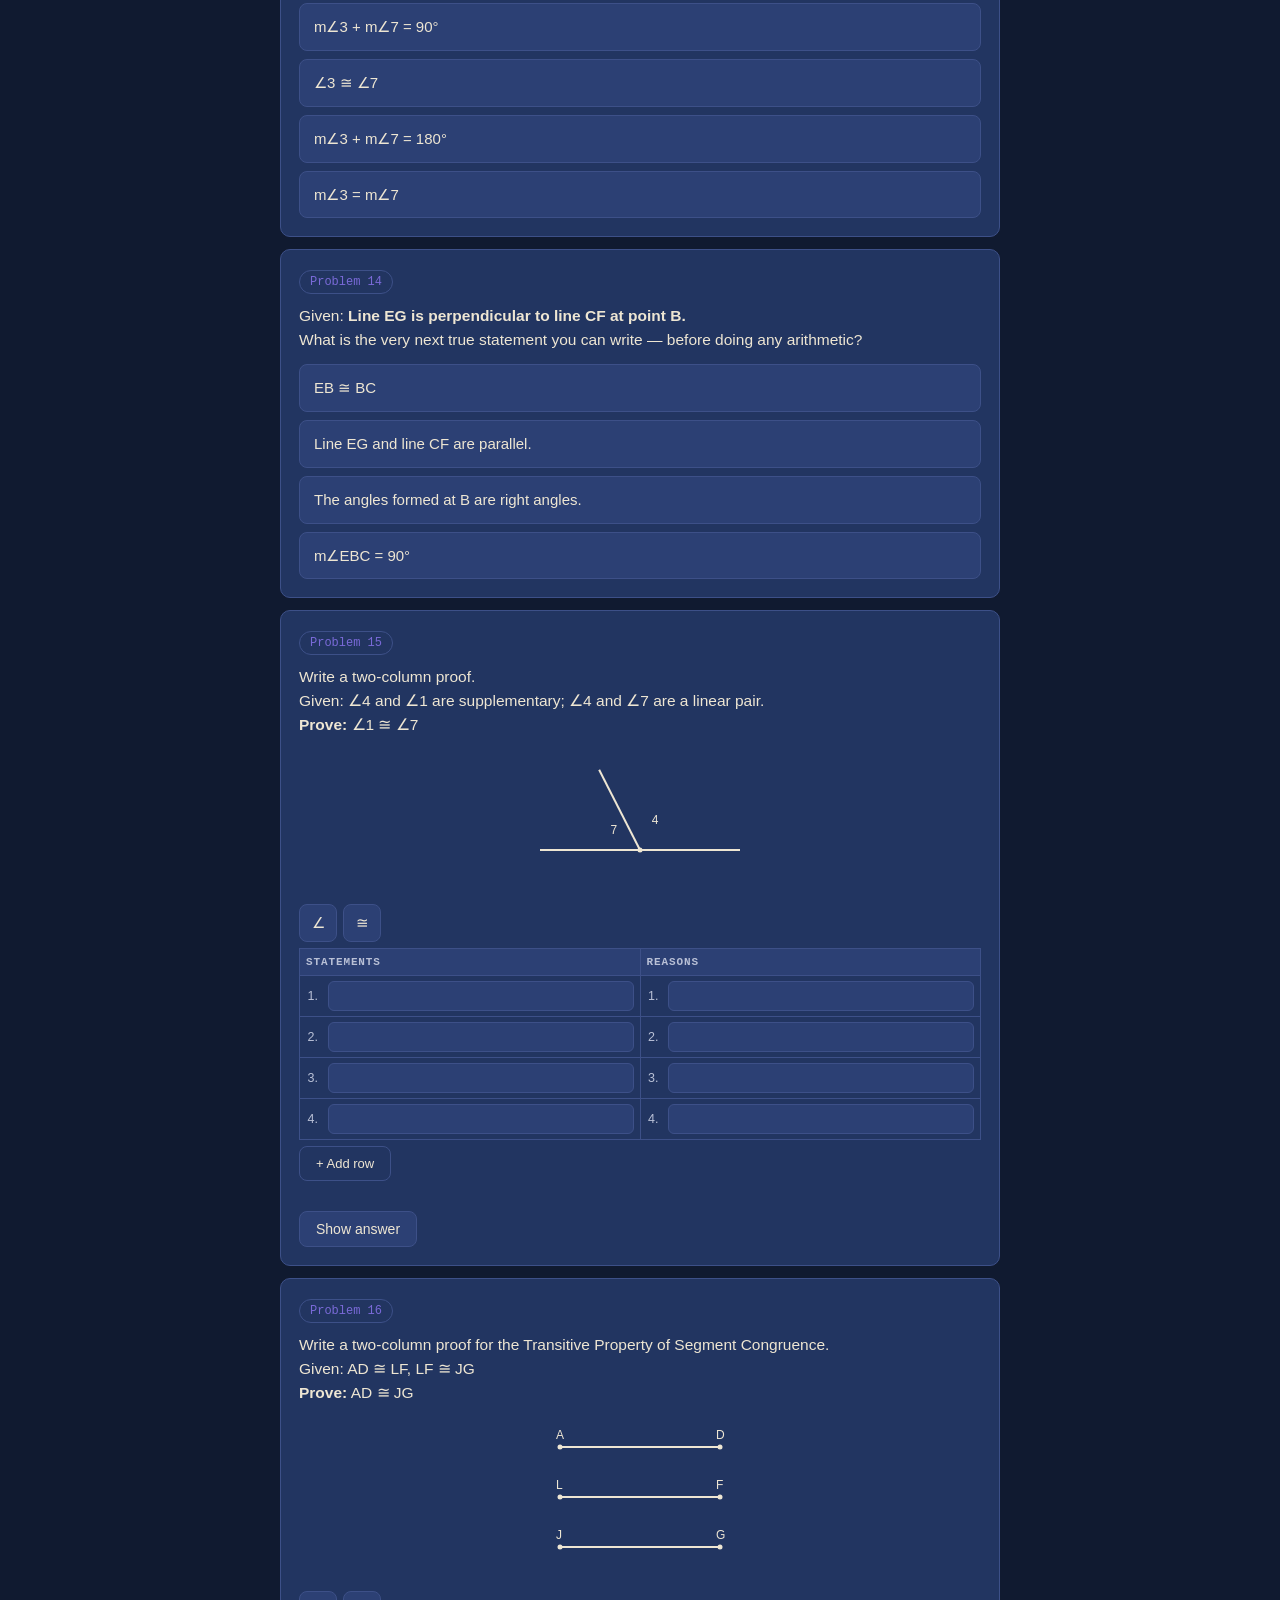
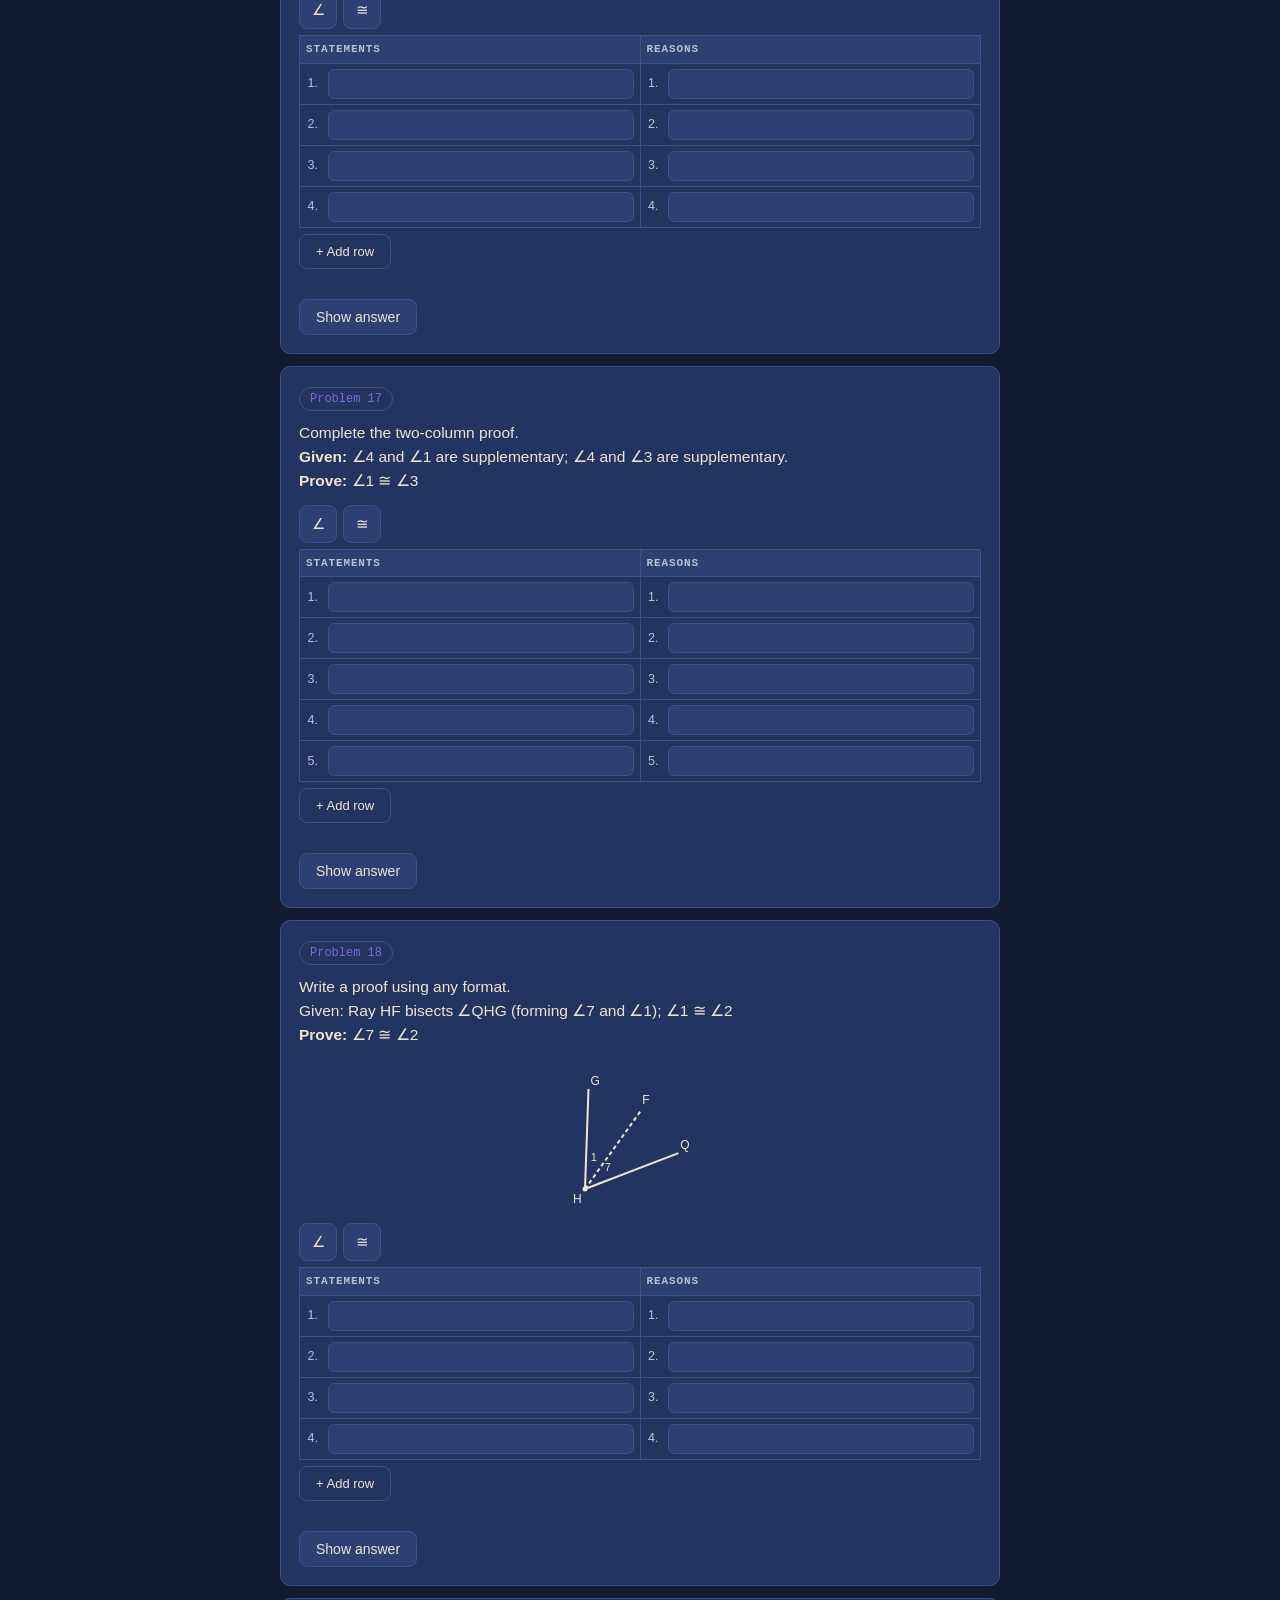
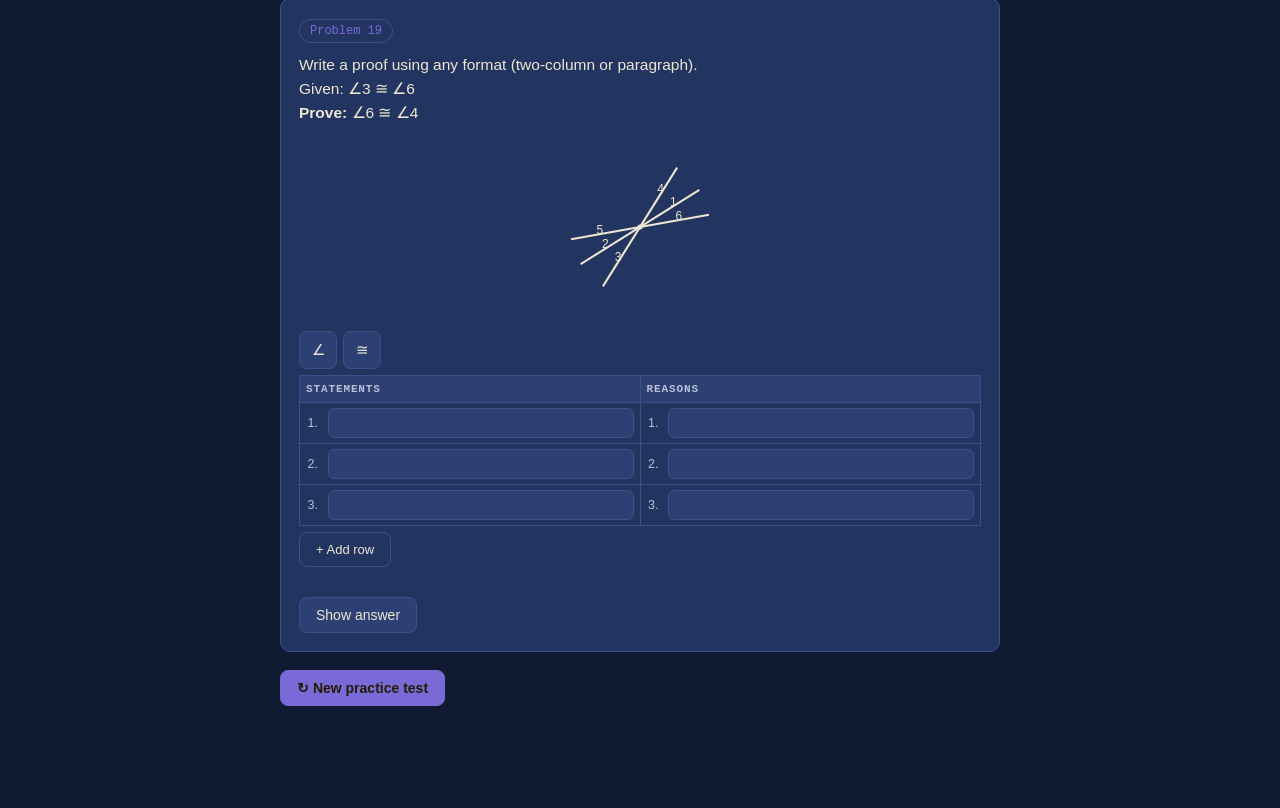
==== commit 423d6374: "Add files via upload" ====
--- a/tools/geometry/ch2.html
+++ b/tools/geometry/ch2.html
@@ -396,7 +396,7 @@
   return {
     number: n,
     prompt: `Use the property to copy and complete the statement.<br><b>${p.name}:</b> ${p.prompt}`,
-    inputsHtml: `<div class="fill-row"><input class="fill-input wide"></div>`,
+    inputsHtml: proofSymbolRow() + `<div class="fill-row"><input class="fill-input wide"></div>`,
     modelHtml: `<p><b>${p.answer}</b></p>`
   };
 }
@@ -410,7 +410,7 @@
   return {
     number: n,
     prompt: `In the diagram, ray <b>CE</b> bisects &ang;DCF. If m&ang;DCF = ${total}&deg;, find m&ang;DCE and m&ang;ECF. Explain your reasoning.`,
-    inputsHtml: diagramBisector(total) + `<div class="fill-row"><input class="fill-input" placeholder="m∠DCE"><input class="fill-input" placeholder="m∠ECF"></div><textarea class="write-area" rows="2" placeholder="Explain your reasoning..."></textarea>`,
+    inputsHtml: diagramBisector(total) + proofSymbolRow() + `<div class="fill-row"><input class="fill-input" placeholder="m∠DCE"><input class="fill-input" placeholder="m∠ECF"></div><textarea class="write-area" rows="2" placeholder="Explain your reasoning..."></textarea>`,
     modelHtml: `<p>m&ang;DCE = m&ang;ECF = <b>${half}&deg;</b> &mdash; a bisector splits an angle into two congruent halves, so each half is ${total}&deg; &divide; 2 = ${half}&deg;.</p>`
   };
 }
@@ -446,7 +446,7 @@
   return {
     number: n,
     prompt: `Two lines intersect at point <b>X</b>, forming &ang;1, &ang;2, &ang;3, and &ang;4 in order around the point. If m&ang;1 = ${a1}&deg;, name all pairs of congruent angles and find the measures of &ang;2, &ang;3, and &ang;4.`,
-    inputsHtml: diagramXIntersection(a1) + `<div class="fill-row"><input class="fill-input" placeholder="m∠2"><input class="fill-input" placeholder="m∠3"><input class="fill-input" placeholder="m∠4"></div><textarea class="write-area" rows="2" placeholder="Congruent pairs: ..."></textarea>`,
+    inputsHtml: diagramXIntersection(a1) + proofSymbolRow() + `<div class="fill-row"><input class="fill-input" placeholder="m∠2"><input class="fill-input" placeholder="m∠3"><input class="fill-input" placeholder="m∠4"></div><textarea class="write-area" rows="2" placeholder="Congruent pairs: ..."></textarea>`,
     modelHtml: `<p>&ang;1 &cong; &ang;3 and &ang;2 &cong; &ang;4 (vertical angles). m&ang;2 = m&ang;4 = <b>${a2}&deg;</b> (linear pair with &ang;1, so they sum to 180&deg;). m&ang;3 = <b>${a1}&deg;</b> (vertical angle with &ang;1).</p>`
   };
 }
@@ -1313,7 +1313,7 @@
 // she last focused, so they stay usable even after rows are added dynamically.
 let lastFocusedInput = null;
 document.addEventListener('focusin', (e) => {
-  if (e.target.matches && e.target.matches('.blank-proof-table input')){
+  if (e.target.matches && e.target.matches('.blank-proof-table input, .fill-input, .write-area')){
     lastFocusedInput = e.target;
   }
 });
